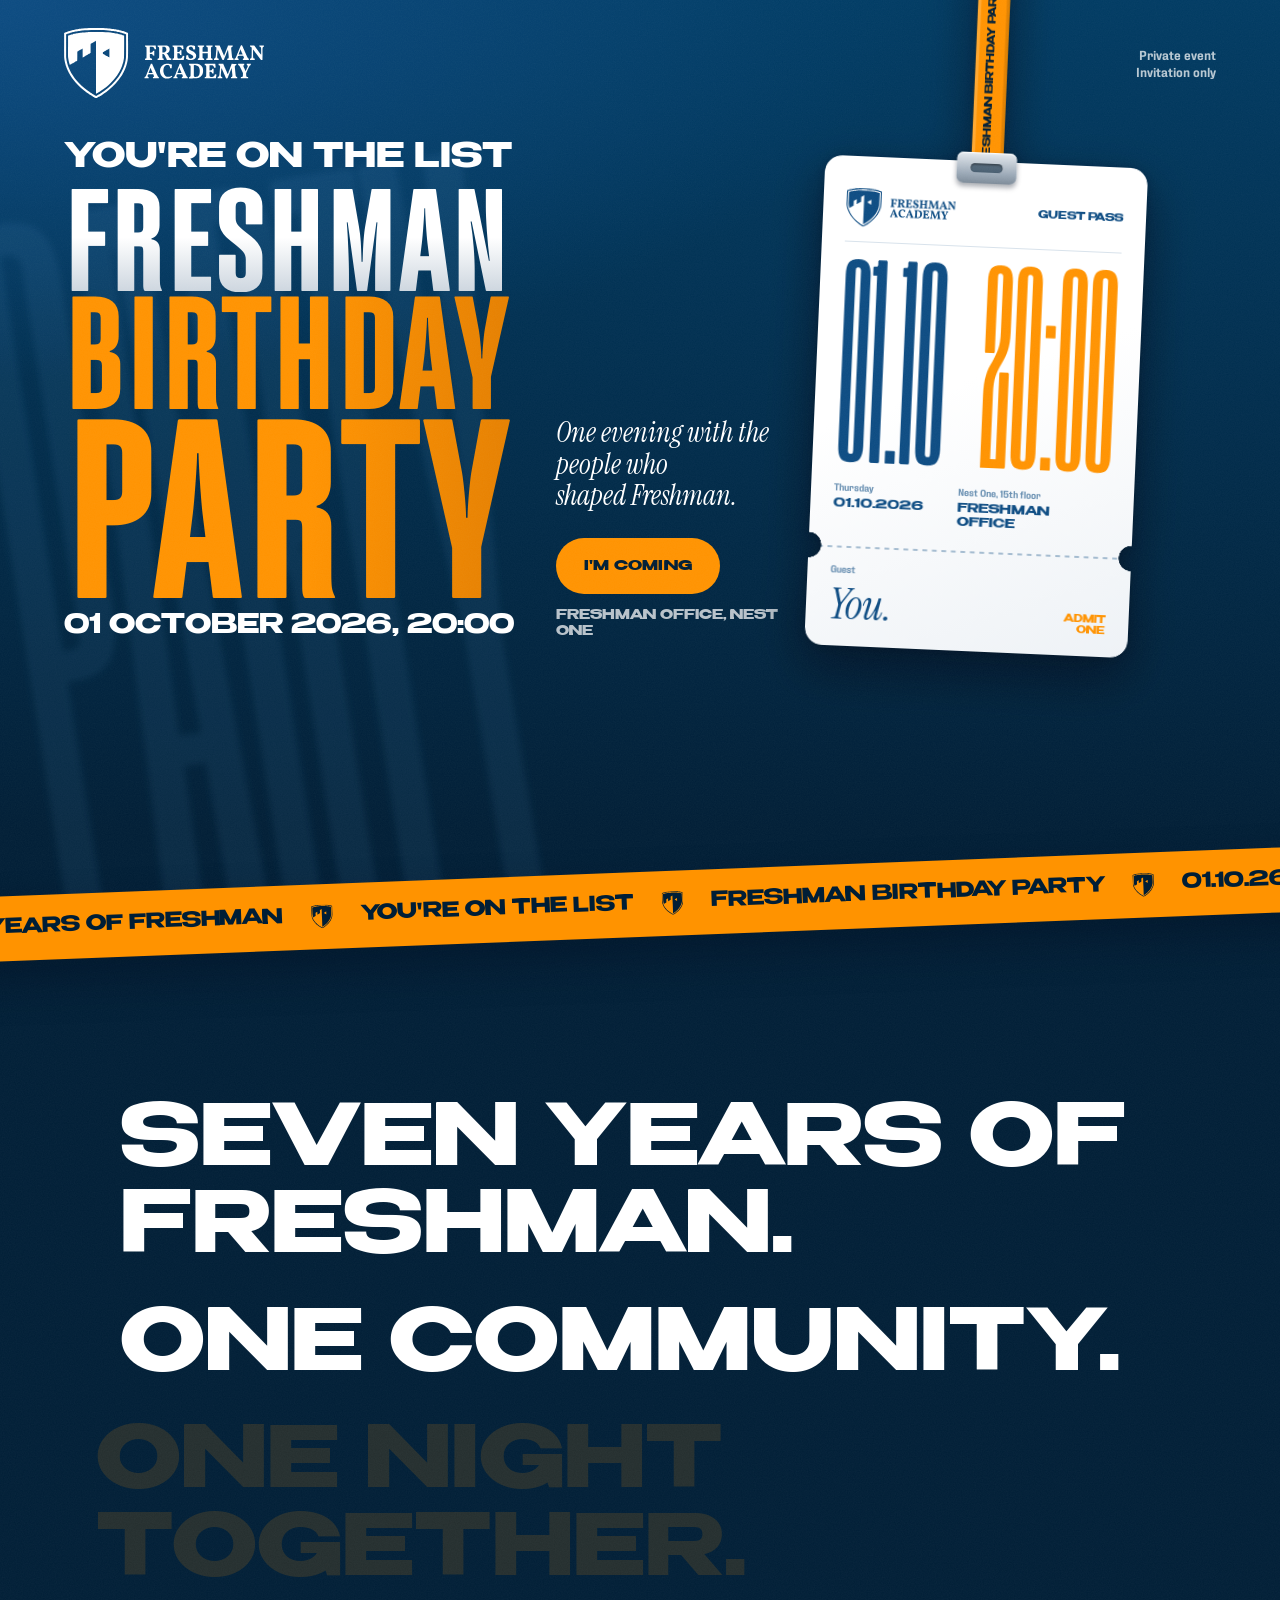
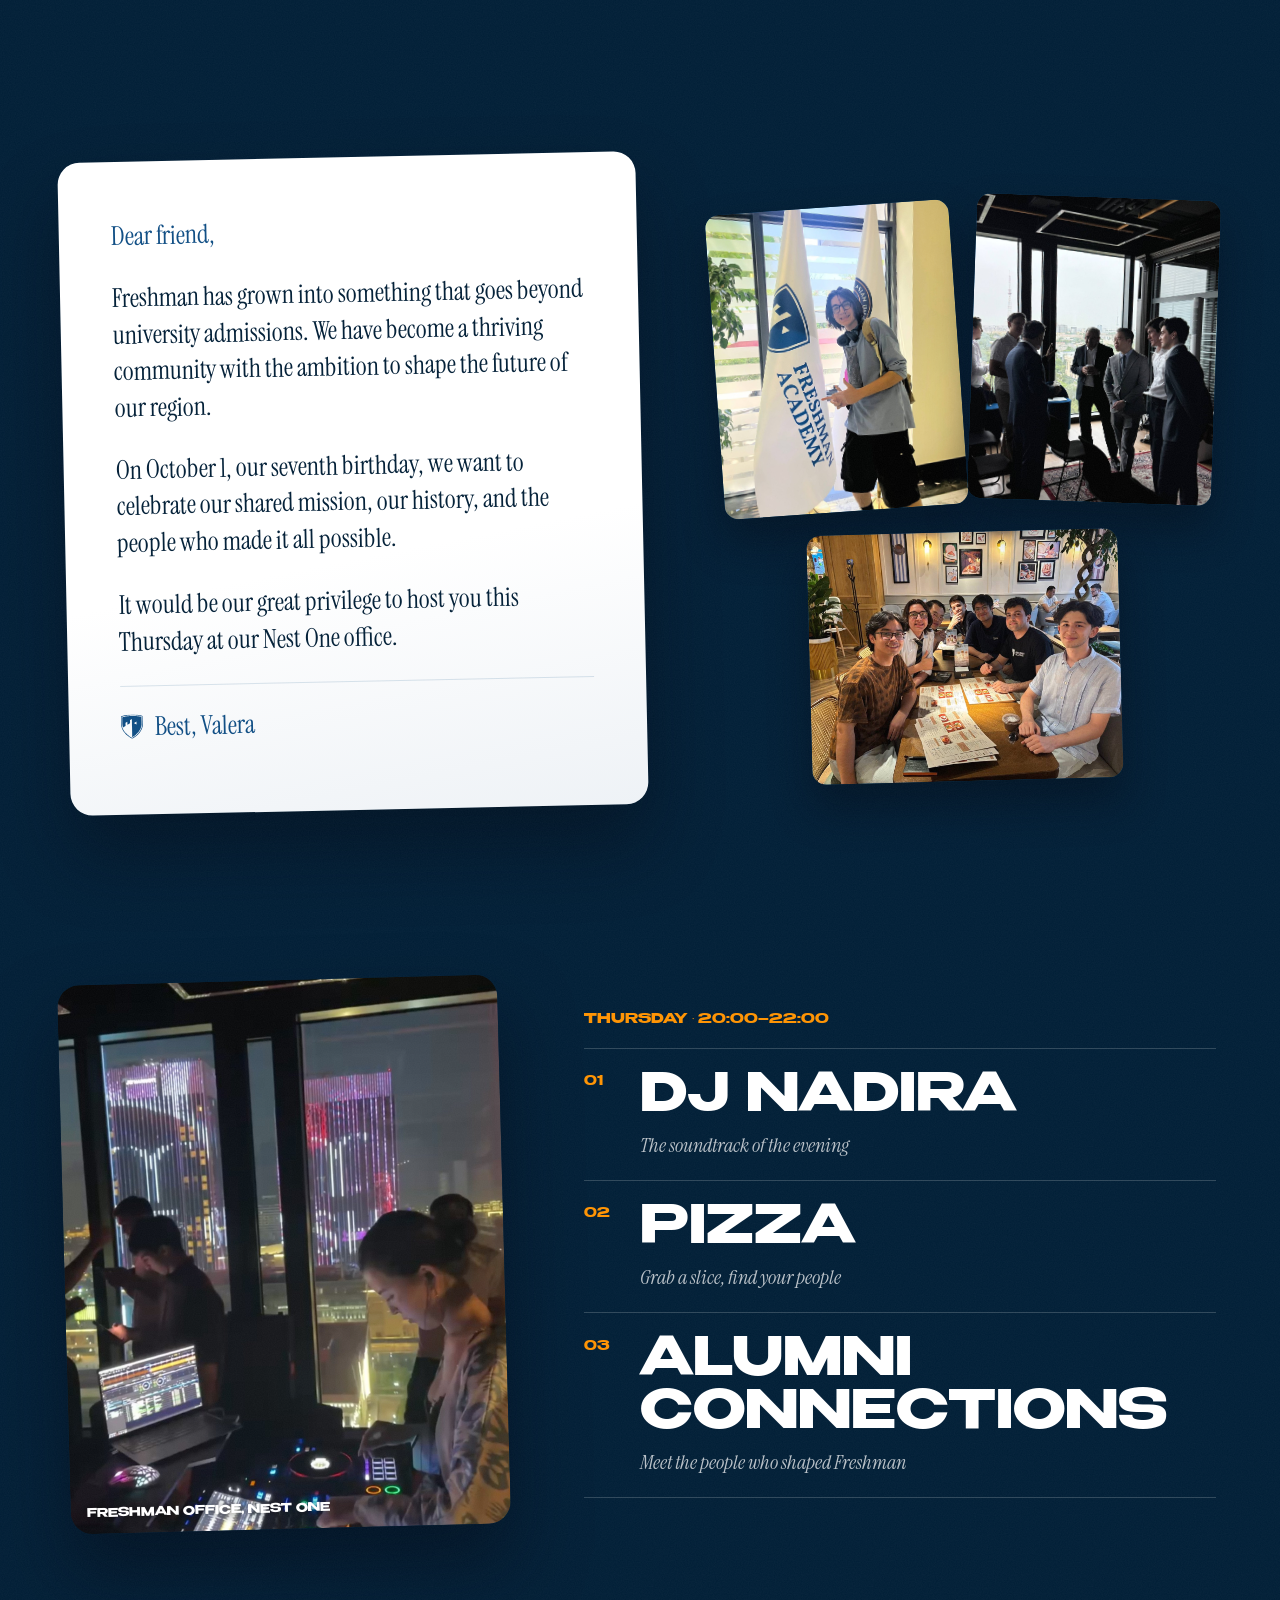
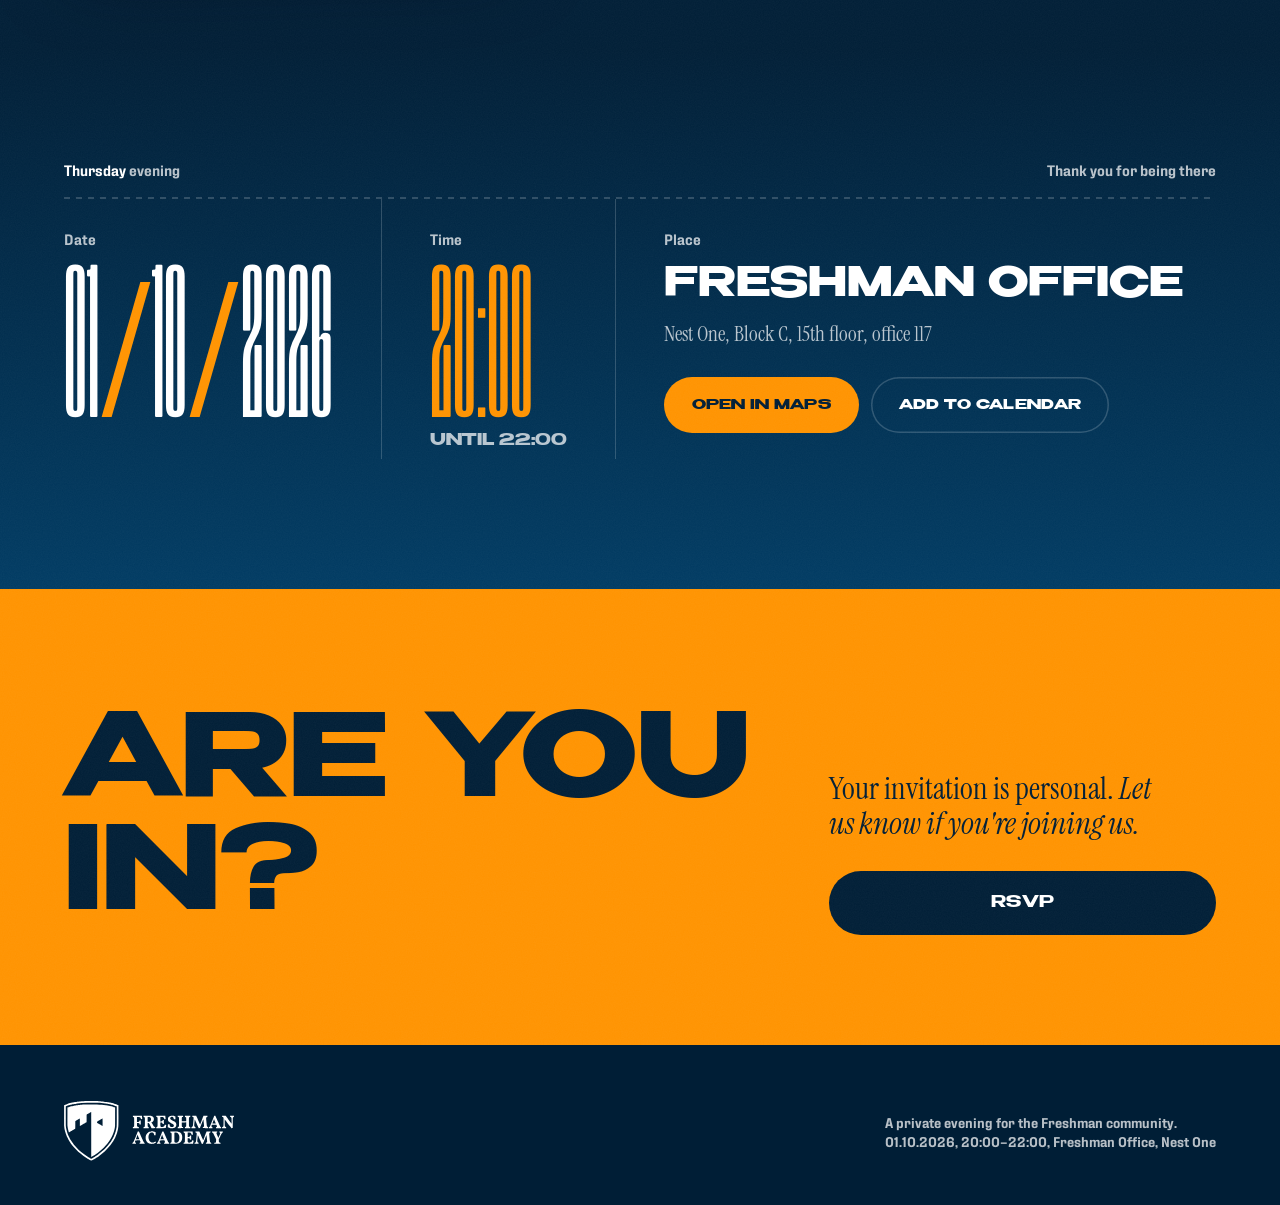
==== index.html @ 8a5c89a6 "Initial commit: Freshman birthday party site and posters Co-Authored-By: Claude Opus 5.5 (1M context" ====
<!doctype html>
<html lang="en">
<head>
  <meta charset="utf-8">
  <meta name="viewport" content="width=device-width, initial-scale=1, viewport-fit=cover">
  <title>Freshman Birthday Party · 01.10.26</title>
  <meta name="description" content="You're on the list. Freshman Birthday Party: 1 October 2026, 20:00–22:00, Freshman Office, Nest One.">
  <meta name="theme-color" content="#001E36">
  <meta property="og:title" content="Freshman Birthday Party · You're on the list">
  <meta property="og:description" content="Seven years of Freshman. 1 October 2026, 20:00–22:00, Freshman Office, Nest One.">
  <meta property="og:image" content="assets/img/share.jpg">
  <meta property="og:type" content="website">
  <link rel="icon" href="assets/img/favicon.svg" type="image/svg+xml">
  <link rel="stylesheet" href="style.css">
  <script>document.documentElement.classList.add('js')</script>
</head>
<body>
<svg width="0" height="0" style="position:absolute" aria-hidden="true" focusable="false"><symbol id="lockup" viewBox="0 0 3992 1404"><g transform="translate(0.000000,1404.000000) scale(0.100000,-0.100000)" fill="currentColor" stroke="none"> <path d="M5760 14036 c-3 -3 -172 -10 -375 -16 -632 -19 -1011 -42 -1645 -100 -213 -19 -616 -67 -847 -100 -40 -5 -103 -14 -140 -19 -38 -6 -96 -15 -130 -20 -77 -13 -164 -28 -240 -41 -32 -5 -85 -14 -118 -21 -33 -6 -80 -15 -105 -19 -41 -7 -75 -14 -205 -40 -40 -8 -120 -25 -185 -40 -19 -4 -60 -13 -90 -20 -318 -69 -730 -189 -1025 -298 -122 -45 -134 -50 -247 -101 -26 -11 -52 -21 -58 -21 -6 0 -18 -4 -28 -10 -32 -17 -106 -50 -114 -50 -5 0 -30 -10 -56 -21 -26 -12 -66 -30 -89 -40 l-43 -19 -2 -2208 c-3 -2392 -2 -2551 12 -2689 31 -295 32 -301 61 -486 12 -76 43 -244 58 -312 5 -22 15 -67 22 -100 7 -33 28 -121 46 -195 33 -128 39 -152 63 -235 6 -19 15 -51 20 -70 6 -19 14 -50 19 -67 16 -57 62 -201 87 -273 14 -38 32 -90 40 -115 8 -25 19 -54 24 -65 4 -11 18 -47 30 -80 12 -33 26 -70 31 -82 5 -13 14 -34 19 -48 6 -14 15 -37 21 -52 7 -16 15 -37 19 -48 5 -11 15 -37 24 -57 9 -21 22 -53 30 -70 7 -18 23 -53 33 -78 11 -25 29 -65 39 -90 26 -60 264 -538 309 -620 371 -666 745 -1202 1244 -1784 635 -739 1458 -1482 2311 -2085 58 -41 134 -96 170 -121 82 -59 463 -313 550 -367 36 -22 103 -64 150 -93 101 -64 302 -186 348 -212 69 -39 99 -56 152 -88 30 -18 80 -46 110 -63 30 -17 67 -38 82 -49 14 -10 29 -18 32 -18 4 0 36 -18 72 -40 36 -22 68 -40 71 -40 3 0 18 -9 34 -21 20 -14 34 -18 42 -11 7 5 113 60 237 123 124 62 262 135 308 161 46 26 85 48 87 48 2 0 33 18 70 41 37 22 83 49 101 60 19 10 49 28 68 38 19 11 59 35 88 54 29 19 136 87 238 152 155 98 340 223 600 407 118 83 412 306 565 427 1119 891 2012 1857 2668 2884 111 173 257 413 257 422 0 3 11 22 24 43 53 82 327 617 380 742 11 25 30 70 44 100 13 30 30 69 37 85 7 17 22 51 34 77 11 26 21 51 21 56 0 5 9 27 20 50 11 22 20 46 20 52 0 5 4 18 9 28 12 23 25 57 49 122 11 30 28 75 37 99 17 46 91 271 124 376 40 132 102 363 131 490 6 28 15 66 21 85 12 45 58 277 70 355 92 574 89 480 89 3135 -1 2176 -2 2315 -18 2325 -9 5 -53 25 -97 42 -44 18 -89 37 -100 42 -50 23 -95 41 -160 67 -38 15 -74 31 -79 35 -6 5 -16 9 -23 9 -7 0 -32 8 -56 19 -23 10 -67 28 -97 39 -30 11 -75 28 -100 37 -50 19 -148 51 -260 85 -41 12 -86 26 -100 31 -24 8 -45 14 -220 60 -41 11 -91 25 -110 30 -19 5 -55 14 -80 20 -25 5 -61 14 -80 18 -70 18 -226 53 -265 61 -22 4 -98 19 -170 34 -212 42 -206 41 -415 76 -33 6 -86 14 -117 20 -74 12 -169 26 -260 40 -40 5 -103 14 -140 20 -93 13 -245 32 -488 60 -105 12 -252 27 -395 40 -63 5 -140 12 -170 15 -272 26 -859 59 -1310 76 -312 11 -1712 24 -1720 15z m1695 -415 c629 -22 1332 -70 1780 -120 215 -25 274 -32 348 -41 42 -6 110 -14 150 -19 92 -12 204 -28 287 -41 36 -6 92 -15 125 -20 76 -12 164 -26 235 -39 30 -5 71 -13 90 -16 19 -3 58 -10 85 -15 177 -34 265 -52 300 -60 22 -5 60 -13 85 -19 63 -14 221 -51 245 -57 11 -3 36 -9 55 -14 39 -9 176 -46 228 -61 33 -9 85 -24 137 -39 166 -46 466 -153 635 -227 19 -8 44 -19 55 -23 11 -4 37 -15 57 -24 l38 -17 2 -2097 c3 -2012 0 -2325 -23 -2547 -15 -145 -44 -366 -59 -445 -5 -25 -14 -74 -20 -110 -11 -65 -19 -102 -39 -192 -6 -27 -15 -67 -20 -90 -18 -81 -53 -223 -62 -253 -5 -16 -23 -79 -40 -140 -17 -60 -35 -123 -40 -140 -29 -92 -100 -308 -114 -346 -9 -24 -30 -80 -47 -124 -16 -44 -34 -90 -39 -102 -20 -50 -29 -74 -38 -95 -18 -47 -47 -116 -83 -198 -14 -30 -33 -75 -44 -100 -29 -69 -260 -533 -298 -598 -18 -31 -45 -77 -58 -102 -53 -95 -115 -200 -228 -385 -57 -92 -205 -314 -294 -440 -734 -1036 -1723 -2008 -2911 -2861 -141 -102 -590 -404 -675 -454 -25 -15 -83 -51 -130 -80 -47 -29 -99 -61 -116 -70 -17 -10 -62 -37 -99 -59 -37 -23 -68 -41 -70 -41 -2 0 -41 -22 -87 -48 -46 -26 -147 -80 -225 -120 l-141 -72 -159 91 c-87 50 -174 100 -193 111 -19 11 -47 29 -62 39 -14 11 -29 19 -33 19 -3 0 -26 13 -50 30 -24 16 -46 30 -49 30 -4 0 -30 15 -59 34 -28 18 -101 64 -162 101 -171 105 -612 400 -795 531 -992 710 -1814 1474 -2490 2314 -261 324 -563 756 -766 1095 -88 145 -112 188 -189 325 -45 82 -283 560 -309 620 -10 25 -28 65 -39 90 -10 25 -26 61 -34 80 -8 19 -21 48 -29 64 -8 16 -14 33 -14 38 0 4 -8 27 -19 51 -17 37 -34 82 -96 246 -36 98 -146 438 -176 546 -6 22 -15 51 -19 65 -11 34 -71 283 -101 418 -22 102 -28 131 -39 197 -6 39 -15 93 -20 120 -18 104 -29 183 -39 275 -6 52 -15 136 -21 185 -13 118 -12 69 -11 2500 l1 2100 63 24 c34 13 82 33 107 43 25 11 54 23 65 28 27 10 65 25 95 38 161 67 471 163 775 242 173 44 192 48 335 79 52 12 118 26 145 32 206 46 633 120 915 159 36 5 101 14 145 20 684 94 1470 155 2350 180 215 6 395 13 400 15 17 8 1343 -4 1640 -14z"/> <path d="M5419 13236 c-3 -3 -133 -10 -289 -16 -157 -6 -357 -15 -445 -20 -305 -17 -768 -54 -1010 -80 -55 -6 -136 -15 -180 -20 -152 -16 -190 -21 -255 -30 -36 -5 -105 -14 -155 -20 -49 -6 -115 -15 -145 -20 -30 -5 -91 -14 -135 -20 -44 -6 -100 -15 -125 -20 -25 -5 -79 -14 -120 -20 -90 -14 -221 -39 -435 -82 -103 -21 -297 -63 -355 -78 -55 -14 -162 -41 -200 -50 -19 -5 -51 -13 -70 -19 -58 -16 -103 -29 -140 -40 -173 -48 -470 -150 -525 -181 l-30 -17 -3 -1999 c-4 -1975 -2 -2117 29 -2404 14 -135 40 -317 59 -415 6 -27 19 -97 30 -155 11 -58 25 -121 30 -140 5 -19 19 -75 31 -125 19 -81 35 -142 71 -270 6 -22 19 -65 28 -95 10 -30 30 -94 45 -142 15 -49 30 -88 34 -88 5 0 53 27 199 111 17 11 49 28 70 40 20 12 42 25 47 29 6 4 35 21 65 37 30 17 111 63 180 103 137 79 174 101 223 129 17 10 56 32 85 50 29 17 55 31 57 31 2 0 40 23 85 50 45 28 83 50 85 50 2 0 28 14 57 31 29 18 68 40 86 50 17 11 47 27 65 38 17 10 56 32 85 50 29 17 56 31 61 31 4 0 15 8 24 18 15 17 17 98 19 913 l3 894 70 42 c39 24 81 49 95 56 14 8 41 23 60 34 100 59 328 190 382 222 18 10 57 32 86 50 29 17 55 31 57 31 2 0 40 23 85 50 45 28 83 50 86 50 2 0 34 18 70 40 36 22 68 40 70 40 2 0 4 -400 4 -890 0 -762 2 -890 14 -890 8 0 54 23 103 51 91 53 130 76 186 108 17 10 56 32 85 50 29 17 55 31 57 31 2 0 40 23 85 50 45 28 83 50 85 50 2 0 28 14 57 31 29 18 68 40 86 50 17 11 47 27 65 38 17 10 56 32 85 50 29 17 55 31 57 31 2 0 40 23 85 50 45 28 83 50 85 50 2 0 28 14 57 31 29 18 68 40 86 50 17 11 47 27 65 38 17 10 56 32 85 50 29 17 55 31 57 31 2 0 26 14 52 30 l48 31 5 901 c4 787 7 902 20 909 8 5 52 31 98 59 46 27 85 50 87 50 2 0 28 14 57 31 29 18 68 40 86 50 48 28 85 50 222 129 69 40 150 86 180 103 30 16 60 33 65 37 6 4 27 17 48 29 60 34 99 56 154 89 28 17 54 28 57 25 3 -4 6 -2381 6 -5283 0 -2902 3 -5280 6 -5283 7 -7 125 54 272 142 29 17 55 31 58 31 3 0 25 14 49 30 24 17 47 30 50 30 4 0 19 8 33 19 15 10 43 28 62 39 70 39 261 163 451 290 732 492 1334 983 1942 1582 660 650 1183 1308 1619 2040 45 75 76 130 142 250 74 132 297 588 342 695 9 22 27 64 40 93 13 29 24 56 24 60 0 5 9 27 20 50 11 22 20 46 20 52 0 5 4 18 9 28 12 23 25 57 49 122 11 30 28 75 37 99 27 74 107 324 135 421 7 25 16 56 20 70 4 14 12 43 18 65 6 22 16 60 22 85 16 62 27 107 39 163 6 26 15 66 21 90 9 40 19 91 39 194 9 47 21 120 40 246 6 34 15 105 20 157 6 52 15 136 21 186 6 60 10 807 10 2182 l0 2091 -32 14 c-18 8 -58 24 -88 35 -30 11 -75 28 -100 37 -55 20 -107 38 -180 60 -30 9 -84 26 -120 37 -70 21 -136 39 -325 88 -132 34 -156 39 -295 69 -52 12 -117 26 -145 32 -58 13 -117 25 -195 39 -30 5 -80 15 -110 20 -30 6 -81 15 -112 20 -97 16 -175 29 -240 41 -35 5 -93 14 -130 20 -38 5 -101 14 -140 19 -581 83 -1247 141 -2073 181 -225 11 -2286 24 -2296 15z m3639 -4177 c1 -481 0 -880 -3 -887 -5 -13 -11 -10 -123 57 -29 17 -55 31 -57 31 -2 0 -40 23 -85 50 -45 28 -83 50 -85 50 -2 0 -28 14 -57 31 -29 18 -68 40 -85 50 -49 28 -86 50 -223 129 -69 40 -150 86 -180 103 -30 16 -66 38 -80 47 -14 9 -32 20 -40 23 -8 4 -36 19 -61 34 -25 16 -85 50 -132 77 l-87 50 0 146 0 146 83 49 c45 28 98 58 117 68 19 11 45 25 57 33 12 7 38 23 57 34 44 24 67 38 226 130 146 84 177 103 225 130 19 11 51 29 70 40 48 27 79 46 225 130 69 40 141 81 160 92 19 11 39 24 45 29 5 5 14 8 20 6 7 -3 11 -285 13 -878z"/> <path d="M25175 10581 c-253 -29 -471 -139 -605 -304 -65 -80 -104 -158 -138 -277 -21 -73 -23 -382 -4 -455 47 -172 114 -287 240 -407 134 -128 239 -191 597 -358 246 -115 359 -184 436 -267 53 -57 65 -76 85 -141 29 -99 9 -207 -57 -294 -80 -107 -205 -158 -389 -158 -295 0 -446 113 -509 380 -21 93 -30 147 -36 223 l-7 77 -77 0 c-71 0 -234 -20 -288 -36 -22 -6 -23 -11 -23 -118 0 -118 -14 -319 -31 -426 -20 -134 -22 -128 51 -166 94 -48 198 -94 215 -94 7 0 16 -4 19 -9 3 -5 16 -11 28 -14 13 -3 55 -15 93 -26 178 -55 296 -70 535 -70 193 -1 300 9 410 38 411 105 660 412 660 812 0 50 -5 111 -10 137 -6 26 -16 70 -22 97 -35 162 -185 349 -383 480 -129 85 -185 114 -420 225 -285 134 -347 168 -448 248 -64 51 -120 124 -147 190 -7 19 -13 72 -13 125 0 74 5 101 23 139 82 175 373 243 585 137 124 -62 217 -243 260 -503 l6 -39 107 7 c102 7 173 21 236 45 l28 11 -6 88 c-3 48 -9 187 -12 310 l-7 223 -58 29 c-50 26 -135 57 -244 89 -16 5 -59 14 -95 21 -36 6 -85 16 -109 21 -58 13 -387 20 -476 10z"/> <path d="M35326 10566 c-37 -12 -40 -16 -82 -122 -24 -60 -48 -118 -53 -129 -9 -22 -26 -63 -40 -97 -5 -13 -18 -44 -30 -70 -12 -26 -21 -52 -21 -56 0 -5 -6 -22 -14 -38 -8 -16 -42 -99 -76 -184 -34 -85 -69 -171 -77 -190 -8 -19 -18 -44 -23 -55 -12 -31 -26 -66 -49 -117 -12 -26 -21 -52 -21 -56 0 -5 -6 -22 -14 -38 -8 -16 -47 -110 -86 -209 -39 -99 -79 -196 -87 -215 -18 -43 -33 -78 -44 -107 -17 -45 -27 -69 -48 -115 -12 -26 -21 -52 -21 -56 0 -5 -6 -22 -14 -38 -8 -16 -38 -87 -66 -159 -29 -71 -60 -149 -71 -172 -10 -24 -28 -64 -40 -90 -87 -199 -147 -280 -232 -311 -33 -12 -56 -28 -64 -43 -15 -32 -33 -134 -33 -190 l0 -44 420 0 420 -1 0 66 c-1 36 -6 92 -13 125 l-13 60 -64 22 c-110 37 -151 109 -135 231 9 64 43 167 83 252 l17 35 95 7 c185 13 925 26 936 17 7 -5 18 -24 25 -42 7 -18 25 -60 41 -95 15 -34 28 -65 28 -67 0 -3 8 -24 19 -48 38 -86 41 -99 41 -156 0 -47 -4 -61 -22 -78 -29 -26 -82 -53 -105 -53 -10 -1 -29 -7 -43 -14 -30 -17 -49 -90 -50 -191 l0 -70 600 0 600 0 0 89 c0 49 -5 106 -11 127 -10 33 -19 41 -66 60 -84 34 -128 92 -231 302 -49 100 -96 198 -105 217 -20 47 -50 115 -116 263 -11 26 -30 67 -41 92 -11 25 -29 65 -40 90 -11 25 -28 64 -39 88 -10 23 -28 62 -39 87 -11 25 -29 65 -40 90 -48 108 -66 148 -87 195 -32 71 -85 190 -126 283 -11 23 -27 61 -38 85 -10 23 -28 63 -40 90 -11 26 -30 67 -41 92 -11 25 -28 64 -39 88 -24 54 -53 119 -80 180 -11 26 -29 66 -40 90 -20 44 -44 99 -92 207 -16 36 -33 72 -38 80 -11 19 -169 24 -225 6z m-57 -883 c19 -60 37 -112 40 -118 4 -5 13 -28 20 -50 8 -22 23 -60 34 -85 10 -25 26 -60 33 -77 8 -18 21 -49 29 -68 8 -19 22 -51 30 -70 8 -19 22 -52 31 -72 9 -21 22 -51 29 -68 7 -16 25 -56 39 -88 14 -32 26 -60 26 -62 0 -6 58 -135 70 -157 6 -10 10 -22 10 -28 0 -7 -140 -10 -410 -10 -270 0 -410 3 -410 10 0 6 4 18 9 28 5 9 24 55 41 102 38 101 44 117 58 150 5 14 25 63 42 110 18 47 41 104 51 127 11 24 19 47 19 53 0 6 4 18 9 28 5 9 19 44 31 77 12 33 26 69 30 80 12 27 43 124 71 218 12 42 25 77 29 77 3 0 21 -48 39 -107z"/> <path d="M19258 10563 l-578 -3 0 -50 c0 -66 22 -193 35 -202 5 -4 24 -8 42 -8 87 0 191 -70 208 -139 32 -130 34 -211 34 -1041 0 -990 -3 -1037 -78 -1122 -29 -34 -51 -43 -160 -70 l-55 -13 -12 -55 c-7 -30 -13 -86 -14 -125 l0 -70 611 0 611 -1 -4 119 c-3 134 -7 140 -81 153 -91 15 -143 76 -163 189 -5 28 -9 208 -9 400 l0 350 105 -2 105 -2 68 -68 c137 -134 211 -251 347 -548 48 -104 75 -164 100 -220 40 -90 104 -227 145 -310 47 -94 46 -94 195 -76 52 6 226 15 385 19 l290 7 13 50 c7 28 15 85 19 127 5 62 3 78 -8 82 -8 2 -45 9 -84 16 -74 14 -142 46 -188 89 -38 34 -140 191 -204 311 -171 321 -301 500 -424 586 -21 15 -39 30 -39 33 0 4 17 13 38 20 113 38 247 110 321 171 172 144 262 332 276 575 10 177 -10 282 -77 415 -93 185 -291 326 -533 379 -33 7 -76 18 -95 23 -45 12 -419 15 -1142 11z m809 -278 c92 -24 164 -64 223 -125 102 -105 149 -237 149 -420 0 -112 -13 -186 -48 -265 -62 -141 -204 -257 -371 -303 -93 -26 -166 -34 -260 -30 -56 3 -105 9 -111 15 -6 6 -8 219 -7 563 l3 553 45 12 c68 18 307 18 377 0z"/> <path d="M16174 10468 c9 -118 23 -168 47 -168 35 0 131 -30 165 -51 40 -24 63 -64 81 -134 18 -75 18 -1918 -1 -1995 -28 -116 -74 -161 -192 -186 -37 -7 -72 -18 -77 -23 -10 -10 -26 -130 -27 -201 l0 -45 705 0 705 0 0 67 c0 64 -17 165 -30 180 -3 5 -33 13 -65 18 -172 30 -246 70 -300 165 -46 81 -50 120 -50 455 l0 315 179 -3 c197 -2 258 -14 323 -61 54 -39 88 -114 100 -219 3 -25 12 -46 22 -51 27 -14 173 -33 226 -30 47 4 50 6 47 29 -9 84 -12 734 -4 830 5 63 6 119 2 123 -9 10 -192 -5 -250 -20 -34 -8 -35 -10 -50 -88 -35 -174 -81 -215 -270 -244 -47 -7 -139 -11 -205 -9 l-120 3 -3 588 -2 589 247 -4 c268 -5 315 -12 423 -66 67 -33 168 -131 197 -192 28 -58 52 -131 67 -200 l11 -55 48 -3 c83 -5 288 52 273 76 -20 32 -62 340 -83 602 l-8 95 -1069 3 -1069 2 7 -92z"/> <path d="M21669 10556 c-7 -7 15 -229 24 -243 5 -7 19 -13 32 -13 13 0 34 -4 47 -9 13 -5 41 -14 63 -21 46 -14 80 -43 102 -85 41 -78 42 -103 43 -1060 0 -929 -2 -982 -36 -1070 -25 -66 -80 -103 -187 -125 -44 -9 -60 -17 -67 -33 -10 -23 -29 -225 -22 -232 2 -2 504 -2 1115 1 l1112 4 12 42 c6 24 12 60 12 80 1 20 5 59 10 85 5 26 14 80 20 118 17 101 31 168 57 272 13 50 24 96 24 101 0 27 -176 103 -273 117 l-44 7 -17 -54 c-58 -181 -153 -335 -244 -396 -123 -81 -209 -102 -426 -102 -187 0 -264 19 -316 77 -75 82 -93 219 -88 658 l3 300 135 3 c182 4 281 -24 334 -93 28 -36 66 -144 66 -186 0 -15 6 -34 14 -42 18 -17 165 -40 231 -35 l50 3 -5 105 c-3 58 -5 231 -5 385 0 154 2 327 5 385 l5 105 -95 -3 c-52 -2 -119 -10 -147 -19 -47 -13 -53 -18 -53 -41 -1 -30 -22 -123 -38 -163 -13 -31 -72 -85 -115 -102 -52 -22 -195 -39 -292 -35 l-90 3 0 525 0 525 205 3 c212 3 299 -5 393 -39 114 -41 212 -124 256 -215 13 -27 27 -56 31 -64 4 -8 13 -40 20 -70 7 -30 17 -72 22 -92 l9 -38 57 0 c67 1 149 19 216 49 38 16 47 24 41 38 -25 66 -69 419 -85 686 0 7 -2113 10 -2121 3z"/> <path d="M26700 10518 c0 -49 24 -190 34 -207 4 -6 17 -11 28 -11 57 0 165 -48 193 -84 62 -85 64 -125 64 -1106 0 -905 -3 -988 -44 -1073 -26 -55 -77 -86 -177 -107 -32 -6 -60 -15 -63 -20 -8 -13 -35 -172 -35 -210 l0 -35 636 1 c349 1 638 4 641 7 2 3 -1 56 -8 117 -14 126 -19 132 -99 145 -62 10 -127 42 -149 74 -53 77 -61 153 -61 594 0 213 1 387 3 388 18 7 363 20 660 25 l377 6 0 -432 c0 -290 -4 -446 -11 -474 -34 -123 -73 -158 -212 -187 -54 -12 -58 -14 -66 -48 -5 -20 -12 -76 -15 -126 l-6 -90 635 0 635 0 0 63 c0 34 -5 91 -12 126 l-12 64 -61 13 c-119 25 -160 52 -191 124 -40 95 -44 194 -43 1065 0 1005 3 1038 92 1117 34 30 108 58 171 65 27 3 31 8 42 58 7 30 13 88 14 128 l0 72 -636 0 -635 0 6 -87 c8 -123 22 -173 48 -173 68 0 181 -52 208 -97 45 -72 49 -115 49 -525 l0 -388 -520 0 -520 0 0 363 c0 406 8 481 57 550 15 22 42 48 58 56 33 18 114 41 145 41 11 0 23 8 29 18 12 23 35 207 28 227 -6 13 -80 15 -642 15 l-635 0 0 -42z"/> <path d="M30127 10553 c-8 -13 13 -215 24 -235 7 -13 22 -18 57 -18 72 -1 151 -37 183 -84 52 -77 57 -152 30 -451 -5 -55 -14 -154 -20 -220 -14 -156 -22 -246 -61 -670 -5 -55 -14 -152 -19 -215 -28 -326 -50 -440 -106 -565 -42 -93 -97 -136 -211 -165 -38 -9 -42 -14 -52 -53 -6 -23 -13 -80 -16 -127 l-6 -85 475 0 475 0 0 77 c0 42 -5 99 -12 126 -11 49 -13 51 -57 62 -144 37 -194 84 -221 210 -14 62 -8 362 9 520 6 52 15 142 21 200 6 58 15 146 20 195 5 50 14 137 20 195 6 58 15 148 20 200 5 52 13 132 16 178 4 45 10 82 13 82 3 0 12 -15 20 -32 8 -18 24 -55 36 -83 13 -27 33 -72 45 -100 12 -27 33 -74 46 -102 13 -29 35 -77 48 -105 13 -29 33 -74 45 -100 11 -27 31 -69 42 -95 12 -27 32 -72 45 -100 13 -29 35 -77 48 -105 13 -29 33 -74 45 -100 11 -27 31 -69 42 -95 12 -27 30 -67 40 -90 60 -136 58 -130 132 -293 13 -30 34 -76 46 -102 11 -27 31 -69 42 -95 12 -27 31 -70 44 -98 12 -27 33 -72 45 -100 12 -27 35 -77 50 -110 15 -33 38 -84 50 -112 l24 -53 79 0 c76 0 149 13 173 32 6 5 19 30 29 56 10 26 27 67 37 92 11 25 24 55 29 68 5 12 14 33 19 47 6 14 15 37 21 53 7 15 16 37 20 50 5 12 14 34 20 50 7 15 16 37 20 50 5 12 14 33 19 47 6 14 14 35 19 48 13 34 27 67 50 119 12 26 21 51 21 56 0 5 9 27 20 50 11 22 20 45 20 50 0 4 9 27 20 50 11 22 20 45 20 50 0 4 9 27 20 50 11 22 20 45 20 50 0 4 9 27 20 50 11 22 20 45 20 50 0 5 6 22 14 38 8 16 78 189 156 384 78 195 148 369 155 385 7 17 18 45 25 63 24 63 26 56 50 -188 5 -52 14 -138 20 -190 6 -52 15 -138 20 -190 6 -52 14 -135 20 -185 5 -49 14 -135 20 -190 6 -55 15 -140 21 -190 18 -154 23 -443 8 -487 -18 -56 -101 -118 -158 -118 -35 0 -89 -21 -96 -37 -9 -25 -35 -227 -29 -232 3 -3 290 -5 639 -6 l635 0 0 77 c0 108 -18 178 -48 189 -13 5 -33 9 -45 9 -38 1 -111 45 -143 87 -64 84 -81 169 -134 703 -5 55 -14 145 -20 200 -5 55 -14 145 -20 200 -5 55 -14 145 -20 200 -5 55 -15 146 -20 203 -6 56 -15 143 -21 193 -6 51 -11 159 -12 240 0 142 1 152 27 206 37 79 118 128 212 128 40 0 42 1 52 43 6 23 14 81 17 130 l7 87 -474 0 -474 0 -13 -37 c-7 -21 -16 -47 -21 -58 -4 -11 -22 -57 -39 -102 -17 -46 -44 -119 -61 -163 -81 -216 -92 -246 -100 -265 -4 -11 -22 -57 -39 -102 -17 -46 -45 -120 -62 -165 -17 -46 -35 -92 -39 -103 -4 -11 -18 -47 -30 -80 -12 -33 -26 -69 -30 -80 -11 -28 -68 -179 -92 -245 -11 -30 -24 -65 -29 -77 -5 -13 -13 -33 -18 -45 -5 -13 -19 -50 -31 -83 -12 -33 -26 -69 -30 -80 -8 -19 -26 -68 -99 -262 -16 -43 -32 -86 -35 -97 -9 -25 -28 -8 -45 41 -13 36 -25 63 -85 196 -14 32 -26 60 -26 62 0 2 -11 28 -24 57 -30 68 -64 144 -82 186 -8 17 -20 47 -28 65 -8 17 -24 55 -36 82 -60 134 -77 173 -105 240 -16 37 -49 112 -81 183 -13 29 -24 55 -24 57 0 2 -11 28 -24 57 -35 77 -60 133 -96 218 -18 41 -41 95 -52 120 -22 49 -43 99 -63 145 -7 17 -23 53 -35 80 -47 106 -63 141 -77 175 -8 19 -20 45 -26 58 l-10 22 -463 0 c-255 0 -465 -3 -467 -7z"/> <path d="M37123 10544 c-5 -14 13 -198 23 -231 2 -7 16 -13 31 -13 51 -1 144 -28 182 -53 20 -14 54 -50 75 -80 l38 -56 -5 -918 c-6 -921 -8 -987 -42 -1078 -39 -107 -92 -153 -211 -183 l-68 -17 -13 -65 c-8 -36 -12 -92 -11 -125 l3 -59 478 -1 477 0 0 96 c0 53 -5 110 -11 127 -9 27 -17 32 -67 43 -103 22 -163 64 -198 137 -54 114 -63 263 -64 1020 0 358 3 652 8 651 4 0 17 -12 28 -27 20 -25 902 -1199 1357 -1804 l201 -268 82 0 c82 0 178 16 201 32 9 7 13 293 16 1171 5 1210 4 1184 44 1307 25 76 75 121 162 143 l55 14 13 54 c6 30 12 87 13 127 l0 72 -460 0 -460 0 1 -57 c0 -32 6 -89 13 -128 11 -67 13 -70 42 -73 61 -7 136 -35 176 -65 71 -55 95 -119 117 -313 13 -106 15 -1224 3 -1224 -4 0 -62 73 -128 163 -354 476 -523 703 -667 897 -88 118 -217 291 -286 385 -69 93 -167 224 -216 290 l-90 120 -418 3 c-377 2 -418 1 -424 -14z"/> <path d="M20440 6904 c-119 -10 -334 -65 -440 -111 -69 -30 -86 -39 -165 -84 -247 -141 -438 -360 -558 -639 -87 -201 -131 -514 -108 -761 18 -192 28 -244 81 -414 107 -341 344 -626 650 -783 52 -27 111 -55 130 -61 19 -7 44 -17 55 -21 40 -16 151 -43 241 -59 77 -14 456 -14 526 0 126 25 157 32 218 50 135 42 302 125 435 217 94 65 100 71 98 102 -2 39 -37 110 -69 141 l-22 21 -102 -51 c-112 -57 -268 -112 -387 -137 -121 -26 -364 -23 -466 5 -157 43 -252 98 -365 209 -162 160 -274 396 -322 677 -6 39 -16 94 -21 124 -21 124 -8 440 26 596 30 141 56 216 113 327 101 197 256 326 457 380 66 17 316 17 370 -1 161 -52 251 -143 312 -316 14 -37 30 -130 38 -210 3 -33 9 -75 12 -92 l5 -33 77 0 c75 0 131 9 202 31 l36 11 7 92 c3 50 8 152 12 226 3 74 9 158 14 185 18 100 22 175 11 175 -6 0 -39 13 -74 29 -108 50 -307 113 -442 140 -27 6 -72 15 -99 21 -49 11 -404 21 -486 14z"/> <path d="M17371 6886 c-25 -6 -46 -18 -49 -26 -2 -8 -12 -34 -23 -57 -10 -24 -19 -46 -19 -51 0 -5 -9 -27 -20 -50 -11 -22 -20 -45 -20 -50 0 -5 -6 -22 -14 -38 -8 -16 -42 -99 -76 -184 -34 -85 -69 -171 -77 -190 -8 -19 -19 -45 -24 -57 -5 -13 -13 -33 -18 -45 -5 -13 -18 -44 -30 -70 -12 -26 -21 -52 -21 -56 0 -5 -6 -22 -14 -38 -8 -16 -42 -99 -76 -184 -34 -85 -69 -171 -77 -190 -18 -42 -33 -78 -43 -105 -5 -11 -17 -41 -29 -67 -12 -26 -21 -51 -21 -56 0 -5 -9 -27 -20 -50 -11 -22 -20 -45 -20 -50 0 -5 -6 -22 -14 -38 -8 -16 -42 -99 -76 -184 -34 -85 -69 -171 -77 -190 -8 -19 -18 -44 -23 -55 -12 -33 -22 -56 -76 -182 -98 -229 -167 -326 -258 -363 -45 -18 -57 -28 -65 -53 -15 -51 -34 -170 -30 -195 l4 -23 418 -3 417 -2 0 70 c0 38 -5 96 -12 127 l-12 57 -57 16 c-65 19 -103 45 -124 86 -19 37 -20 169 -1 230 19 62 67 182 79 198 6 7 34 12 71 12 35 0 109 4 167 9 57 6 261 12 452 14 l348 5 10 -25 c5 -13 20 -49 34 -79 14 -30 25 -57 25 -59 0 -2 13 -33 28 -67 49 -108 54 -126 56 -182 1 -73 -28 -105 -125 -136 -59 -18 -70 -25 -75 -48 -3 -15 -9 -46 -15 -69 -5 -23 -9 -68 -9 -100 l0 -58 605 0 606 0 -7 95 c-10 139 -18 159 -79 181 -86 32 -129 89 -244 324 -27 55 -58 121 -70 148 -25 55 -56 125 -81 182 -23 51 -52 116 -80 180 -12 28 -30 68 -40 90 -19 44 -46 104 -79 178 -11 26 -29 66 -40 90 -10 23 -29 65 -41 92 -12 28 -30 68 -40 90 -10 22 -27 61 -39 88 -27 60 -56 125 -80 180 -10 23 -28 63 -40 90 -43 95 -61 138 -82 185 -11 26 -31 70 -44 97 -21 47 -38 85 -85 190 -11 25 -29 65 -40 90 -11 25 -29 65 -40 90 -11 25 -29 65 -40 90 -11 25 -29 64 -39 88 -10 23 -21 50 -25 60 -5 15 -18 17 -93 16 -48 -1 -108 -6 -132 -13z m-58 -883 c33 -104 96 -268 139 -363 11 -25 26 -60 34 -77 8 -18 21 -50 30 -70 21 -48 43 -99 60 -140 8 -18 21 -50 30 -70 28 -65 46 -107 61 -143 8 -19 19 -43 24 -52 5 -10 9 -22 9 -28 0 -13 -806 -14 -814 -1 -3 4 3 27 14 49 11 23 20 46 20 52 0 5 4 18 9 28 5 9 33 78 61 152 29 74 56 144 60 155 79 194 210 567 210 600 0 42 22 4 53 -92z"/> <path d="M23140 6888 c-46 -13 -52 -20 -84 -103 -15 -38 -35 -86 -43 -105 -18 -43 -33 -78 -44 -107 -5 -13 -13 -33 -18 -45 -13 -35 -27 -68 -50 -120 -12 -26 -21 -52 -21 -56 0 -5 -6 -22 -14 -38 -8 -16 -42 -99 -76 -184 -34 -85 -69 -171 -77 -190 -8 -19 -19 -45 -24 -57 -5 -13 -13 -33 -18 -45 -5 -13 -18 -44 -30 -70 -12 -26 -21 -52 -21 -56 0 -5 -6 -22 -14 -38 -8 -16 -42 -99 -76 -184 -34 -85 -69 -171 -77 -190 -18 -43 -33 -78 -44 -107 -5 -13 -13 -34 -19 -48 -5 -14 -14 -35 -19 -47 -5 -13 -18 -44 -30 -70 -12 -26 -21 -54 -21 -61 0 -7 -4 -17 -9 -23 -4 -5 -29 -63 -55 -129 -54 -136 -63 -157 -117 -273 -22 -45 -39 -85 -39 -88 0 -4 -20 -37 -45 -74 -40 -60 -107 -120 -134 -120 -27 0 -59 -25 -68 -53 -14 -41 -38 -205 -31 -213 3 -3 193 -6 422 -8 l416 -2 0 77 c0 43 -5 100 -12 128 -10 46 -15 52 -47 61 -20 5 -39 10 -44 10 -24 0 -89 55 -102 86 -29 70 -14 206 34 319 5 11 15 36 22 55 20 57 26 60 100 60 37 0 112 4 166 10 54 5 255 11 446 13 l348 4 20 -46 c12 -25 27 -61 35 -78 36 -85 45 -105 58 -135 7 -18 18 -45 24 -60 21 -52 25 -123 8 -155 -16 -31 -73 -64 -134 -78 -18 -4 -39 -16 -46 -28 -16 -26 -36 -135 -36 -198 l0 -44 606 0 606 0 -7 105 c-9 125 -16 147 -52 160 -111 41 -146 86 -275 349 -55 113 -103 215 -108 226 -9 21 -34 80 -69 158 -11 26 -30 67 -41 92 -11 25 -29 65 -40 90 -11 25 -30 66 -41 93 -12 26 -30 66 -40 90 -11 23 -29 63 -40 90 -12 26 -29 65 -39 87 -10 22 -27 61 -39 88 -11 26 -30 67 -41 92 -11 25 -29 65 -40 90 -11 25 -29 65 -40 90 -11 25 -30 66 -41 93 -12 26 -29 65 -39 87 -10 22 -27 61 -39 88 -11 26 -30 67 -41 92 -11 25 -30 66 -41 93 -12 26 -29 65 -39 87 -10 22 -27 61 -39 88 -11 26 -30 67 -41 92 -11 25 -29 65 -40 90 -11 25 -30 66 -41 93 -12 26 -28 62 -36 80 l-14 32 -87 -1 c-48 0 -103 -5 -122 -11z m-76 -855 c22 -70 66 -193 95 -266 10 -26 23 -55 77 -175 13 -29 24 -55 24 -57 0 -2 14 -34 30 -70 17 -36 30 -68 30 -70 0 -2 12 -30 26 -62 14 -32 32 -73 40 -90 8 -18 21 -50 30 -70 9 -21 22 -51 30 -67 28 -59 49 -56 -389 -56 -222 0 -406 3 -409 6 -6 5 32 108 73 201 11 24 19 47 19 53 0 6 4 18 9 28 5 9 28 67 51 127 23 61 51 129 61 152 11 24 19 49 19 56 0 8 3 17 7 20 9 10 33 78 123 353 5 17 10 38 10 47 0 40 21 11 44 -60z"/> <path d="M24961 6803 c0 -43 6 -100 12 -127 l12 -49 70 -17 c93 -23 115 -33 147 -66 35 -38 54 -91 67 -187 15 -105 15 -1716 1 -1824 -27 -198 -69 -250 -226 -283 l-61 -12 -12 -50 c-6 -27 -11 -85 -11 -129 l0 -79 278 0 c424 0 1158 18 1226 30 34 6 90 15 126 21 36 6 90 18 120 26 30 8 69 18 85 23 321 85 635 331 791 620 66 122 118 274 143 420 27 160 31 208 31 385 0 177 -4 221 -31 385 -12 70 -17 90 -50 190 -55 166 -151 320 -271 436 -98 94 -144 127 -258 184 -125 63 -218 95 -370 129 -204 44 -350 51 -1102 51 l-718 0 1 -77z m1319 -178 c221 -33 356 -94 496 -222 117 -107 218 -289 269 -488 74 -291 72 -724 -7 -1035 -48 -191 -125 -329 -246 -441 -131 -121 -257 -166 -496 -176 -130 -5 -172 1 -243 33 -35 16 -80 64 -95 103 -37 93 -37 112 -38 1167 l0 1032 28 7 c127 35 205 39 332 20z"/> <path d="M28085 6870 c-10 -16 18 -242 30 -245 5 -2 39 -9 74 -17 126 -26 171 -75 198 -213 19 -102 19 -1806 -1 -1915 -28 -158 -68 -201 -218 -230 -38 -8 -59 -17 -62 -28 -11 -38 -29 -211 -23 -225 5 -14 121 -15 1119 -11 l1113 4 11 67 c7 38 17 106 23 153 18 128 43 254 77 385 17 67 20 92 12 103 -34 40 -184 99 -266 104 -43 3 -44 3 -58 -42 -21 -62 -24 -71 -82 -191 -43 -88 -63 -117 -115 -166 -116 -108 -229 -143 -467 -143 -205 0 -271 18 -332 89 -66 78 -80 186 -76 611 l3 335 139 3 c119 2 149 0 205 -18 106 -34 156 -97 182 -231 7 -35 16 -68 20 -73 12 -14 137 -35 209 -36 l65 0 -2 492 -1 493 -79 -3 c-43 -1 -104 -8 -137 -15 -65 -13 -69 -18 -81 -107 -15 -111 -70 -184 -157 -207 -95 -25 -168 -34 -263 -31 l-100 3 0 525 0 525 200 3 c319 5 440 -25 562 -141 82 -77 128 -171 157 -314 l11 -58 45 -3 c55 -4 147 13 218 40 l53 21 -6 46 c-4 25 -10 66 -15 91 -22 108 -46 314 -55 458 -3 51 -8 99 -11 107 -5 13 -137 15 -1059 15 -699 0 -1056 -3 -1060 -10z"/> <path d="M30860 6790 c0 -50 6 -108 12 -130 12 -38 15 -40 53 -40 97 -1 176 -45 210 -117 23 -47 25 -64 25 -189 0 -75 -4 -175 -10 -223 -5 -47 -14 -140 -20 -206 -6 -66 -15 -165 -20 -220 -5 -55 -14 -154 -20 -220 -6 -66 -15 -165 -20 -220 -5 -55 -14 -154 -20 -220 -26 -292 -44 -416 -76 -512 -46 -144 -102 -200 -243 -244 -43 -13 -45 -16 -57 -69 -7 -30 -13 -87 -14 -125 l0 -70 476 0 475 0 -6 90 c-11 169 -4 157 -117 190 -109 33 -155 96 -178 244 -15 95 -7 252 30 596 6 55 15 143 20 195 5 52 14 140 20 195 17 163 48 475 50 508 0 4 5 7 10 7 6 0 23 -28 39 -62 15 -35 38 -85 51 -113 12 -27 31 -69 41 -92 45 -103 63 -141 84 -188 12 -27 33 -72 45 -100 12 -27 33 -72 45 -100 13 -27 33 -71 44 -97 51 -116 98 -223 127 -285 13 -29 35 -77 48 -105 29 -64 63 -141 126 -283 12 -27 33 -74 46 -103 13 -28 35 -76 48 -105 13 -28 34 -74 46 -102 50 -113 89 -202 121 -272 l19 -43 76 0 c80 0 162 15 180 34 6 6 37 76 68 156 32 80 65 161 73 180 8 19 19 45 24 58 5 12 14 33 19 47 6 14 15 36 20 50 6 14 15 36 20 50 6 14 15 37 21 53 7 15 15 36 19 47 4 11 13 34 20 50 7 17 17 40 21 53 17 44 27 68 48 114 12 26 21 51 21 56 0 5 9 27 20 50 11 22 20 45 20 50 0 4 9 27 20 50 11 22 20 45 20 50 0 4 9 27 20 50 11 22 20 45 20 50 0 4 9 27 20 50 11 22 20 45 20 50 0 5 6 22 14 38 8 16 60 144 116 284 56 140 108 268 116 284 8 16 14 32 14 36 0 4 7 25 16 46 27 64 33 36 59 -266 3 -30 10 -91 15 -135 5 -44 14 -127 20 -185 6 -58 15 -143 20 -190 5 -47 14 -132 20 -190 6 -58 15 -141 20 -185 41 -354 35 -460 -30 -524 -23 -23 -53 -41 -85 -49 -135 -36 -127 -32 -141 -92 -7 -30 -13 -86 -14 -125 l0 -70 630 0 630 0 0 101 c0 136 -9 160 -63 169 -89 15 -171 75 -199 144 -37 92 -55 205 -88 531 -5 55 -14 145 -20 200 -5 55 -14 145 -20 200 -5 55 -14 145 -20 200 -5 55 -14 145 -20 200 -5 55 -15 146 -20 203 -6 56 -15 138 -20 183 -22 174 -9 322 33 402 28 52 127 102 204 102 17 0 35 6 40 13 12 14 37 193 32 222 -4 20 -13 20 -475 23 l-471 2 -17 -47 c-10 -27 -21 -57 -26 -68 -4 -11 -18 -47 -30 -80 -12 -33 -26 -69 -30 -80 -4 -11 -22 -57 -39 -102 -17 -46 -45 -120 -62 -165 -17 -46 -35 -92 -39 -103 -8 -19 -19 -49 -100 -265 -81 -216 -92 -246 -100 -265 -4 -11 -22 -57 -39 -102 -17 -46 -45 -120 -62 -165 -17 -46 -35 -92 -39 -103 -4 -11 -18 -47 -30 -80 -12 -33 -26 -69 -30 -80 -4 -11 -22 -56 -38 -100 -75 -199 -97 -255 -102 -255 -3 0 -11 15 -19 33 -8 17 -23 52 -34 77 -10 25 -25 59 -32 75 -12 29 -28 64 -75 170 -23 52 -44 100 -65 150 -12 29 -28 63 -75 170 -12 28 -28 65 -36 83 -8 17 -20 47 -28 65 -18 41 -52 117 -82 185 -13 29 -24 55 -24 57 0 2 -11 29 -25 60 -14 30 -36 80 -50 110 -14 31 -25 58 -25 60 0 2 -11 28 -24 57 -30 68 -64 144 -82 186 -8 17 -20 47 -28 65 -13 31 -30 69 -76 172 -12 28 -28 64 -35 80 -7 17 -22 50 -32 75 -11 25 -28 64 -38 88 l-19 42 -463 0 -463 0 0 -90z"/> <path d="M34754 6780 c9 -129 19 -160 54 -160 15 0 52 -13 82 -29 66 -34 129 -107 182 -212 20 -41 174 -350 342 -688 l306 -615 0 -265 c0 -351 -19 -443 -100 -497 -37 -25 -132 -54 -175 -54 -46 0 -124 -23 -131 -39 -8 -18 -33 -223 -29 -231 2 -3 338 -5 747 -4 717 2 743 2 746 20 6 40 -27 219 -43 230 -8 6 -39 14 -68 18 -85 11 -186 47 -216 77 -68 68 -90 191 -91 510 0 191 2 220 19 255 10 21 38 80 61 129 23 50 62 132 86 183 113 238 135 284 179 377 25 55 57 123 70 150 244 518 298 601 438 669 31 16 57 29 57 30 10 36 30 173 30 204 l0 42 -405 0 c-355 0 -406 -2 -411 -15 -7 -17 12 -162 28 -212 7 -24 16 -33 31 -33 38 -1 111 -44 134 -79 40 -60 26 -138 -60 -322 -43 -92 -66 -142 -107 -234 -11 -25 -30 -66 -41 -92 -12 -27 -29 -66 -39 -88 -10 -22 -27 -61 -39 -87 -44 -100 -64 -144 -76 -173 -7 -16 -22 -51 -34 -77 -11 -26 -21 -52 -21 -58 0 -27 -18 -4 -39 53 -23 60 -39 98 -81 192 -11 25 -20 47 -20 50 0 2 -11 28 -24 57 -23 52 -51 113 -86 193 -33 75 -58 130 -100 220 -70 151 -78 170 -94 216 -21 60 -20 148 2 175 22 27 58 46 102 54 32 5 36 9 47 55 6 28 12 85 12 128 l1 77 -616 0 -617 0 7 -100z"/> </g> </symbol><symbol id="shield" viewBox="0 0 1920 2106"><g transform="translate(0.000000,2106.000000) scale(0.100000,-0.100000)" fill="currentColor" stroke="none"> <path d="M8635 21050 c-3 -5 -66 -10 -143 -10 -147 -1 -699 -16 -897 -24 -312 -13 -542 -24 -615 -31 -19 -1 -87 -6 -150 -9 -63 -4 -153 -9 -199 -11 -46 -3 -86 -7 -90 -9 -3 -2 -69 -7 -146 -11 -77 -3 -171 -10 -210 -15 -38 -4 -77 -8 -85 -8 -20 0 -163 -11 -225 -17 -27 -3 -81 -8 -120 -11 -38 -3 -73 -8 -76 -9 -3 -2 -41 -5 -85 -6 -43 -1 -90 -6 -104 -10 -14 -4 -83 -13 -155 -19 -150 -12 -358 -34 -460 -48 -38 -6 -133 -18 -210 -27 -77 -9 -160 -20 -185 -26 -25 -5 -92 -14 -149 -20 -58 -5 -109 -13 -113 -15 -5 -3 -41 -9 -81 -14 -74 -9 -217 -30 -322 -48 -33 -6 -103 -18 -155 -27 -247 -41 -366 -63 -491 -91 -37 -8 -75 -14 -85 -14 -10 0 -45 -6 -78 -14 -34 -8 -97 -22 -141 -31 -166 -34 -231 -49 -407 -90 -35 -8 -137 -33 -228 -56 -91 -23 -181 -44 -200 -48 -19 -4 -51 -12 -70 -18 -19 -6 -60 -18 -90 -27 -161 -45 -255 -72 -315 -91 -22 -7 -67 -21 -100 -30 -33 -10 -76 -23 -95 -30 -19 -7 -51 -18 -70 -24 -19 -7 -48 -16 -65 -21 -16 -5 -55 -18 -85 -30 -30 -12 -73 -27 -95 -34 -45 -15 -214 -80 -262 -102 -17 -8 -36 -14 -41 -14 -6 0 -23 -7 -39 -15 -26 -13 -96 -44 -153 -67 -14 -6 -38 -16 -55 -23 -16 -7 -50 -20 -75 -30 -25 -10 -58 -23 -75 -30 -16 -7 -41 -17 -55 -23 -26 -11 -120 -51 -222 -95 l-38 -17 -3 -3322 c-2 -1828 -4 -3363 -5 -3413 -2 -95 15 -532 22 -600 3 -22 8 -76 11 -120 3 -44 12 -129 20 -190 9 -60 22 -162 31 -225 8 -63 20 -137 25 -165 5 -27 14 -77 18 -110 11 -75 67 -371 80 -422 5 -21 17 -74 26 -118 39 -183 79 -348 120 -495 7 -25 20 -74 30 -110 10 -36 23 -83 30 -105 7 -22 20 -67 30 -100 9 -33 23 -78 30 -100 7 -22 27 -87 45 -145 18 -58 38 -121 45 -140 14 -41 27 -79 60 -175 13 -38 34 -95 46 -125 11 -30 23 -66 26 -80 3 -14 12 -34 19 -45 8 -11 14 -26 14 -33 0 -8 6 -28 14 -45 7 -18 21 -52 30 -77 10 -25 24 -58 32 -73 8 -16 14 -35 14 -42 0 -7 7 -27 15 -44 8 -17 22 -45 30 -62 8 -17 15 -38 15 -48 0 -9 4 -21 9 -26 5 -6 26 -50 46 -100 35 -84 61 -143 105 -240 10 -22 31 -69 47 -105 32 -75 358 -728 404 -810 16 -30 58 -104 92 -165 34 -60 70 -123 79 -140 9 -16 20 -37 24 -45 4 -8 19 -33 33 -55 14 -22 31 -49 37 -61 11 -20 143 -239 174 -289 8 -13 33 -52 54 -87 54 -86 334 -507 395 -593 27 -38 67 -95 88 -125 45 -65 430 -577 505 -671 146 -183 287 -354 341 -414 10 -11 51 -58 90 -105 40 -47 93 -107 118 -135 25 -27 79 -88 120 -135 147 -169 630 -669 820 -849 107 -102 237 -226 289 -276 52 -50 160 -149 240 -220 80 -71 147 -132 150 -135 3 -3 37 -32 75 -65 39 -33 72 -62 75 -65 12 -13 148 -128 171 -146 14 -10 52 -42 85 -71 32 -28 78 -67 101 -85 23 -18 120 -96 215 -172 303 -244 348 -279 603 -469 138 -103 264 -196 280 -207 17 -11 68 -49 115 -83 47 -35 105 -77 130 -93 45 -31 123 -84 258 -178 41 -28 81 -55 90 -61 9 -5 33 -22 53 -37 20 -16 40 -28 44 -28 4 0 24 -13 45 -30 21 -16 41 -30 45 -30 4 0 24 -13 45 -30 21 -16 41 -30 45 -30 4 0 24 -13 45 -30 21 -16 41 -30 44 -30 3 0 34 -19 68 -43 35 -23 103 -67 151 -97 48 -30 99 -62 112 -70 13 -8 67 -42 120 -75 53 -33 107 -67 120 -75 47 -30 371 -224 395 -238 14 -7 39 -22 55 -32 17 -11 37 -23 45 -27 17 -8 257 -148 280 -163 8 -6 24 -14 36 -19 19 -8 134 -76 174 -101 8 -6 25 -14 37 -20 12 -5 39 -20 60 -33 21 -13 70 -41 108 -62 39 -21 73 -43 78 -49 5 -8 9 -8 15 0 4 6 140 77 302 158 327 164 409 206 522 272 43 24 80 44 82 44 3 0 50 27 105 60 55 33 102 60 105 60 3 0 22 12 43 26 21 14 47 30 58 35 11 5 34 18 50 29 17 11 37 23 45 27 8 3 33 18 55 32 22 14 48 30 57 36 9 5 60 37 113 70 52 33 103 65 113 70 84 50 504 327 712 470 119 82 144 100 354 250 159 114 605 447 671 501 28 22 97 78 155 123 58 45 114 90 125 99 23 20 148 122 205 167 49 39 343 287 350 294 3 4 37 33 75 66 39 33 93 81 120 106 28 25 88 79 135 120 92 81 327 300 599 559 210 200 703 715 877 916 43 50 133 154 199 230 317 366 704 861 950 1214 39 55 86 122 105 150 78 111 125 182 223 332 146 226 164 254 292 469 63 107 120 201 125 209 6 8 13 22 17 30 4 8 26 48 50 88 24 40 43 74 43 77 0 2 15 30 34 62 105 183 389 748 485 968 12 28 28 64 36 80 7 17 25 57 40 90 15 33 35 78 46 101 10 22 19 45 19 51 0 6 7 24 15 40 14 28 22 47 64 153 12 30 26 64 30 75 5 11 16 40 26 65 9 25 23 58 31 73 8 16 14 36 14 46 0 9 4 21 9 26 5 6 14 26 19 45 6 19 20 60 32 90 12 30 39 107 60 171 22 64 43 127 49 140 5 13 23 71 41 129 18 58 39 120 46 138 8 18 14 40 14 50 0 9 6 34 14 57 19 57 41 129 61 205 10 36 23 85 30 110 25 90 64 243 90 355 9 39 23 97 30 130 8 33 31 141 50 240 19 99 39 203 45 230 24 126 62 375 76 495 3 30 7 64 10 75 7 38 12 81 18 155 4 41 9 95 12 120 3 25 9 117 14 205 5 88 12 196 14 240 14 223 17 377 7 389 -8 9 -11 974 -11 3281 l0 3269 -22 23 c-12 13 -27 23 -34 23 -8 0 -30 7 -51 16 -21 9 -51 22 -68 29 -16 7 -48 20 -70 29 -22 9 -53 23 -68 31 -16 8 -35 15 -42 15 -7 0 -26 7 -42 15 -15 8 -46 22 -68 30 -22 9 -53 22 -70 29 -16 8 -50 21 -75 31 -25 10 -58 23 -75 31 -16 7 -46 20 -67 28 -20 9 -43 16 -51 16 -9 0 -18 4 -22 10 -3 5 -20 14 -38 19 -18 5 -57 19 -87 31 -91 35 -128 48 -285 100 -82 28 -163 55 -180 61 -16 6 -51 17 -78 24 -26 8 -71 21 -100 30 -56 17 -72 21 -192 55 -191 52 -409 110 -460 120 -22 5 -87 20 -145 34 -99 25 -135 33 -312 72 -40 9 -89 19 -108 24 -19 5 -120 25 -225 45 -104 20 -221 43 -260 50 -66 13 -118 22 -345 60 -52 9 -117 20 -145 25 -60 12 -237 39 -320 50 -60 7 -142 19 -310 45 -49 7 -153 21 -230 30 -77 9 -185 23 -240 30 -55 8 -129 16 -165 20 -36 3 -78 7 -95 9 -16 3 -82 9 -145 15 -107 11 -159 17 -220 26 -14 2 -65 6 -115 10 -49 3 -101 8 -115 9 -32 4 -154 15 -245 22 -38 3 -86 7 -105 9 -77 7 -180 15 -265 20 -49 4 -108 8 -130 10 -100 8 -209 15 -320 21 -66 3 -136 8 -155 9 -64 6 -193 13 -350 20 -85 3 -207 8 -270 11 -150 7 -727 22 -897 24 -73 1 -135 6 -139 11 -7 13 -1921 12 -1929 -1z m2092 -604 c155 -3 317 -8 360 -11 43 -2 161 -7 263 -10 102 -4 223 -8 270 -10 235 -11 311 -15 423 -21 67 -3 140 -7 162 -9 22 -2 85 -6 140 -9 253 -15 302 -19 335 -21 125 -10 195 -15 270 -21 128 -9 151 -11 200 -17 25 -3 90 -8 145 -12 55 -3 134 -10 175 -15 41 -5 107 -12 145 -15 39 -3 84 -7 100 -10 17 -3 80 -9 140 -15 61 -5 187 -19 280 -30 94 -12 213 -25 265 -31 52 -5 102 -12 110 -15 8 -3 37 -8 65 -11 27 -2 172 -23 320 -45 149 -22 286 -42 305 -44 38 -5 173 -28 290 -49 41 -7 95 -16 120 -20 25 -3 65 -10 90 -15 25 -5 81 -16 125 -25 44 -8 170 -33 280 -56 110 -22 214 -43 230 -46 17 -2 86 -18 155 -34 69 -16 154 -36 190 -45 100 -23 267 -65 355 -89 28 -8 79 -21 115 -31 36 -9 83 -22 105 -29 22 -7 67 -20 100 -30 33 -9 78 -23 100 -30 22 -7 67 -20 100 -30 33 -10 76 -23 95 -30 19 -7 51 -18 70 -24 19 -7 49 -17 65 -21 17 -5 68 -23 115 -40 47 -18 104 -38 126 -45 23 -7 50 -18 60 -23 11 -6 39 -18 64 -27 44 -16 66 -26 142 -59 20 -9 41 -16 46 -16 6 0 23 -6 39 -14 15 -8 46 -22 68 -31 22 -10 53 -24 68 -31 16 -8 35 -14 43 -14 8 0 19 -11 24 -26 6 -16 10 -1153 11 -3142 0 -1714 0 -3137 1 -3162 0 -58 -9 -283 -16 -380 -14 -189 -17 -227 -20 -250 -2 -14 -6 -61 -10 -105 -8 -90 -58 -453 -82 -590 -27 -153 -69 -371 -90 -465 -8 -36 -21 -92 -29 -125 -39 -171 -60 -260 -90 -365 -7 -25 -20 -74 -30 -110 -9 -36 -24 -86 -31 -112 -8 -27 -20 -69 -28 -95 -39 -135 -79 -262 -92 -291 -8 -18 -14 -39 -14 -47 0 -8 -6 -29 -14 -47 -16 -40 -35 -93 -46 -133 -10 -32 -60 -172 -78 -218 -7 -16 -12 -31 -12 -34 0 -14 -76 -205 -106 -266 -8 -16 -14 -35 -14 -42 0 -7 -6 -26 -14 -42 -17 -36 -38 -83 -66 -153 -20 -49 -45 -108 -85 -195 -7 -16 -23 -52 -35 -80 -76 -170 -312 -649 -386 -785 -19 -36 -54 -99 -76 -140 -56 -102 -74 -134 -118 -210 -21 -36 -50 -87 -65 -115 -16 -27 -40 -68 -54 -90 -14 -22 -34 -55 -44 -74 -10 -19 -31 -52 -45 -75 -15 -23 -31 -49 -37 -58 -123 -206 -445 -686 -599 -895 -34 -45 -95 -128 -136 -184 -41 -57 -100 -134 -131 -173 -157 -201 -340 -428 -389 -486 -31 -36 -67 -79 -81 -96 -38 -49 -197 -230 -399 -453 -287 -319 -887 -915 -1270 -1261 -51 -47 -98 -90 -104 -95 -12 -11 -226 -197 -266 -231 -164 -141 -276 -235 -371 -313 -63 -51 -125 -102 -138 -114 -63 -52 -472 -369 -609 -470 -99 -74 -401 -295 -457 -335 -126 -90 -753 -512 -760 -512 -2 0 -32 -19 -67 -42 -35 -24 -71 -47 -80 -53 -24 -14 -303 -186 -336 -207 -15 -10 -34 -21 -42 -25 -8 -4 -69 -39 -135 -78 -66 -39 -127 -74 -135 -78 -8 -4 -24 -13 -35 -20 -11 -7 -56 -32 -100 -56 -44 -24 -100 -55 -125 -69 -25 -14 -127 -67 -228 -119 l-183 -93 -167 96 c-92 52 -174 99 -182 104 -8 5 -61 36 -118 69 -57 34 -105 61 -107 61 -2 0 -21 12 -42 26 -21 14 -47 30 -58 35 -22 11 -38 20 -100 60 -22 14 -47 29 -55 32 -8 4 -27 15 -42 25 -15 9 -91 57 -170 105 -79 49 -177 111 -218 138 -41 27 -82 52 -90 56 -8 4 -46 28 -85 53 -413 274 -522 347 -595 398 -47 32 -115 79 -151 104 -71 50 -180 128 -333 240 -54 40 -145 107 -201 148 -136 100 -371 279 -470 358 -171 137 -212 170 -318 257 -110 90 -468 394 -477 405 -3 3 -44 39 -91 80 -441 385 -1170 1114 -1529 1530 -41 48 -105 120 -141 161 -36 41 -75 88 -88 104 -12 17 -37 46 -55 65 -17 19 -52 60 -76 91 -25 31 -90 112 -144 180 -192 240 -245 309 -468 614 -124 169 -470 687 -574 858 -16 27 -34 56 -39 65 -6 9 -22 35 -36 57 -14 22 -41 67 -59 100 -18 33 -50 87 -70 120 -33 54 -81 140 -184 325 -46 83 -371 734 -410 820 -16 36 -37 83 -47 105 -9 22 -28 65 -42 95 -13 30 -46 107 -72 170 -26 63 -51 124 -56 135 -4 11 -18 45 -30 75 -12 30 -28 69 -35 87 -8 17 -14 37 -14 45 0 7 -7 22 -15 32 -8 11 -15 26 -15 34 0 8 -7 28 -14 45 -8 18 -24 59 -35 92 -11 33 -30 85 -41 115 -12 30 -25 69 -30 85 -11 39 -29 91 -46 133 -8 18 -14 39 -14 47 0 8 -6 29 -14 47 -13 32 -21 57 -61 193 -10 33 -24 78 -30 100 -19 60 -43 147 -90 317 -7 29 -21 80 -29 113 -8 33 -20 80 -27 105 -7 25 -15 63 -20 85 -4 22 -14 72 -23 110 -24 104 -56 253 -66 310 -19 108 -38 223 -50 295 -6 41 -16 95 -21 120 -5 25 -14 92 -20 149 -5 58 -12 108 -14 111 -2 3 -9 62 -15 131 -14 152 -19 199 -26 264 -8 67 -17 6711 -9 6753 4 24 13 36 33 43 15 5 38 14 52 21 14 6 39 17 55 24 17 7 46 20 67 28 20 9 41 16 46 16 6 0 23 6 39 14 15 8 46 22 68 31 22 10 53 24 68 31 16 8 37 14 47 14 10 0 21 4 25 10 3 5 20 14 38 19 18 5 77 26 132 46 164 59 423 142 560 182 28 7 73 20 100 28 130 37 226 63 335 90 70 17 159 39 235 59 127 32 389 90 545 121 47 9 114 23 150 30 107 22 219 43 325 60 55 9 117 21 137 26 20 5 67 14 105 19 37 5 109 16 158 24 158 25 567 86 650 96 44 5 94 12 110 15 17 2 55 7 85 10 58 6 118 14 160 21 14 2 54 6 90 9 36 3 94 10 130 15 36 5 117 15 180 21 63 6 122 12 130 14 8 1 49 5 90 9 89 7 183 17 225 21 38 5 139 13 235 20 41 3 93 8 115 10 72 7 188 15 274 20 46 3 86 7 90 9 3 2 69 7 146 11 139 6 245 13 340 20 28 2 106 7 175 10 69 3 172 8 230 11 104 5 138 7 421 18 251 11 538 19 733 23 104 1 190 4 192 5 5 5 1700 0 1981 -6z"/> <path d="M8770 19867 c-3 -3 -149 -8 -325 -12 -537 -13 -872 -25 -1125 -40 -41 -2 -124 -7 -185 -10 -60 -3 -153 -8 -205 -12 -52 -3 -117 -7 -145 -8 -27 -2 -90 -6 -140 -9 -49 -3 -128 -8 -174 -11 -46 -3 -86 -7 -90 -9 -3 -2 -62 -7 -131 -11 -130 -8 -177 -11 -245 -19 -22 -3 -78 -8 -125 -11 -47 -4 -103 -8 -125 -10 -22 -3 -107 -11 -190 -19 -82 -9 -166 -18 -185 -20 -19 -3 -60 -8 -90 -11 -60 -6 -151 -16 -190 -21 -14 -2 -50 -6 -80 -9 -55 -6 -117 -14 -155 -20 -11 -2 -42 -6 -70 -9 -159 -19 -306 -39 -345 -47 -25 -5 -81 -13 -125 -19 -91 -11 -241 -33 -330 -48 -33 -6 -103 -18 -155 -27 -52 -8 -115 -20 -140 -25 -25 -5 -63 -12 -85 -15 -46 -7 -171 -30 -265 -50 -36 -7 -103 -21 -150 -30 -175 -33 -630 -137 -785 -179 -27 -8 -79 -22 -115 -31 -36 -10 -87 -24 -115 -31 -76 -21 -255 -73 -300 -88 -22 -7 -67 -21 -100 -31 -33 -9 -71 -22 -85 -27 -14 -6 -38 -14 -55 -18 -16 -5 -55 -18 -85 -30 -30 -11 -82 -30 -115 -41 -33 -11 -74 -27 -92 -35 -17 -7 -35 -14 -39 -14 -12 0 -93 -41 -99 -50 -5 -8 -5 -6147 0 -6225 14 -220 20 -291 31 -380 2 -16 6 -59 9 -95 3 -36 9 -81 12 -100 11 -55 11 -60 23 -145 25 -190 88 -533 136 -735 32 -134 95 -386 119 -470 7 -25 20 -74 30 -110 10 -36 23 -83 30 -105 7 -22 28 -87 45 -145 62 -199 76 -235 91 -238 13 -2 38 10 127 63 10 6 49 28 87 50 39 22 79 45 90 52 11 7 27 15 35 19 8 4 58 33 110 64 52 31 102 60 110 63 8 4 35 20 60 35 25 15 96 56 158 92 62 36 120 70 130 75 9 6 49 28 87 50 39 22 79 45 90 52 11 7 27 15 35 20 8 4 55 31 105 61 49 30 98 58 110 63 11 5 27 13 35 19 8 5 74 44 145 85 72 41 137 80 145 85 8 6 22 13 30 17 8 4 59 33 113 65 55 32 100 58 102 58 3 0 149 85 225 130 8 5 29 17 47 26 18 9 37 22 43 29 7 8 10 423 10 1343 0 732 3 1338 6 1346 3 9 58 46 122 83 64 38 126 73 137 80 11 7 27 16 35 20 8 4 60 33 115 66 115 67 97 57 239 139 60 35 130 75 155 90 25 15 53 31 61 35 15 7 201 115 230 134 8 5 22 12 30 16 13 6 245 141 280 163 8 5 33 19 55 31 22 11 60 34 84 51 24 16 50 27 57 24 12 -4 14 -223 14 -1323 0 -725 0 -1324 0 -1330 0 -26 39 -11 178 72 10 6 49 28 87 50 39 22 79 45 90 52 11 7 27 15 35 19 15 8 203 118 230 135 8 5 22 12 30 16 16 8 256 147 280 163 8 6 22 13 30 17 8 4 59 33 113 65 55 32 101 58 103 58 2 0 45 25 96 56 50 31 101 60 113 65 11 5 27 13 35 19 8 5 74 44 145 85 72 41 137 80 145 85 8 6 22 13 30 17 8 4 59 33 113 65 55 32 101 58 103 58 2 0 45 25 96 56 50 31 101 60 113 65 11 5 27 13 35 19 8 5 50 30 93 56 42 25 77 51 77 57 0 7 0 610 0 1341 l0 1330 22 23 c12 13 25 23 29 23 6 0 239 133 279 160 8 6 22 13 30 17 8 4 59 33 113 65 55 32 100 58 102 58 2 0 50 27 107 61 57 33 110 64 118 69 8 5 64 37 124 72 60 35 130 75 155 90 25 15 53 31 61 35 18 8 208 119 230 133 8 6 22 13 30 17 8 4 55 31 104 60 50 29 98 53 108 53 17 0 18 -301 18 -7917 0 -4963 3 -7920 9 -7926 9 -9 80 22 166 72 17 10 62 35 100 56 39 21 87 49 108 62 21 13 48 28 60 33 12 6 31 16 42 22 10 7 37 24 60 38 22 13 49 30 60 37 11 7 27 15 35 19 8 4 33 19 55 33 60 38 78 49 95 57 8 4 33 19 55 33 22 14 48 30 57 36 36 21 156 98 228 146 41 27 82 52 90 56 8 3 31 19 51 35 20 15 40 28 44 28 4 0 24 14 45 30 21 17 41 30 45 30 4 0 24 13 45 30 21 17 41 30 45 30 4 0 24 12 44 28 20 15 44 32 53 37 15 9 106 72 233 161 156 110 266 190 518 379 302 227 304 228 427 325 45 36 107 85 139 110 62 49 483 400 491 409 3 3 34 31 70 61 389 329 1031 944 1370 1310 73 80 161 174 195 210 124 133 473 541 628 735 53 67 251 324 281 364 267 361 305 416 492 696 134 202 275 426 358 568 10 18 49 84 86 147 37 63 83 144 103 180 20 36 50 90 66 120 35 62 358 710 389 780 11 25 35 77 52 115 17 39 36 81 42 95 11 27 24 57 58 135 24 56 29 66 60 145 11 30 25 64 29 75 5 11 16 40 26 65 9 25 23 58 31 73 8 16 14 36 14 46 0 9 4 21 9 27 5 5 14 25 19 44 6 19 20 60 32 90 22 58 169 500 194 585 46 154 98 343 120 430 8 33 21 87 30 120 29 118 60 257 90 405 8 41 20 100 26 130 16 77 41 224 50 295 4 33 12 92 18 130 17 107 41 311 47 395 8 99 16 197 20 240 2 19 4 1432 4 3139 0 2252 -2 3108 -10 3118 -6 7 -17 13 -24 13 -8 0 -26 6 -42 14 -46 23 -76 36 -108 45 -16 5 -55 19 -85 31 -58 22 -316 108 -410 137 -30 9 -73 22 -95 28 -119 37 -336 96 -557 151 -32 8 -84 21 -115 28 -32 8 -92 22 -133 32 -41 9 -102 22 -135 30 -190 42 -225 49 -580 118 -99 19 -209 39 -340 60 -55 9 -122 21 -150 26 -59 12 -235 39 -320 50 -33 4 -94 12 -135 19 -94 14 -212 30 -265 36 -22 3 -85 12 -140 20 -55 7 -129 16 -165 20 -36 3 -78 7 -95 10 -16 3 -57 7 -90 11 -54 5 -173 19 -250 29 -16 2 -66 6 -110 10 -44 4 -93 8 -110 10 -16 2 -52 6 -80 9 -27 3 -86 8 -130 11 -44 4 -91 8 -105 10 -35 4 -149 14 -250 21 -47 3 -105 7 -130 9 -374 29 -545 40 -750 50 -69 3 -161 8 -205 11 -134 7 -272 13 -455 19 -96 3 -220 8 -275 10 -55 3 -152 6 -215 9 -189 6 -2165 18 -2170 13z m4810 -6287 c0 -873 -3 -1326 -10 -1328 -8 -3 -113 53 -215 115 -11 7 -27 16 -35 20 -8 4 -69 39 -135 78 -66 39 -127 74 -135 78 -8 4 -22 11 -30 16 -27 17 -215 127 -230 135 -8 4 -24 12 -35 19 -11 7 -51 30 -90 52 -38 22 -78 45 -87 50 -10 6 -68 39 -130 75 -62 36 -133 77 -158 92 -25 15 -52 31 -60 35 -8 3 -58 32 -110 63 -52 31 -102 59 -110 63 -8 4 -28 15 -45 25 -16 11 -95 56 -175 102 -80 46 -148 88 -153 94 -9 14 -8 408 1 423 6 10 224 143 272 166 8 4 24 13 35 20 11 7 63 37 115 67 52 30 104 60 115 67 11 7 27 15 35 20 8 4 49 27 90 51 41 24 82 47 90 52 8 5 64 37 124 72 60 35 130 75 155 90 25 15 53 31 61 35 8 4 58 32 110 63 52 31 102 59 110 63 8 4 35 20 60 35 25 15 95 55 155 90 61 35 117 67 125 72 34 21 166 97 180 103 8 4 33 18 55 32 22 13 43 23 48 22 4 -1 7 -598 7 -1327z"/> </g> </symbol></svg>

<!-- ============ HERO ============ -->
<header class="hero grain" id="top">
  <div class="hero__ghost" aria-hidden="true">Party</div>

  <div class="hero__top">
    <a class="lockup" href="#top" aria-label="Freshman Academy"><svg viewBox="0 0 3992 1404"><use href="#lockup"/></svg></a>
    <p class="hero__note">Private event<br>Invitation only</p>
  </div>

  <div class="hero__grid">
    <div class="hero__copy">
      <div class="stack" data-fit-group>
        <p class="stack__bracket stack__bracket--top fit"><span class="fit__in" data-guest-line>You're on the list</span></p>
        <h1 class="sr-only">Freshman Birthday Party</h1>
        <p class="stack__line stack__line--white fit" aria-hidden="true"><span class="fit__in">Freshman</span></p>
        <p class="stack__line stack__line--orange fit" aria-hidden="true"><span class="fit__in">Birthday</span></p>
        <p class="stack__line stack__line--orange fit" aria-hidden="true"><span class="fit__in">Party</span></p>
        <p class="stack__bracket stack__bracket--bottom fit"><span class="fit__in">01 October 2026, 20:00</span></p>
      </div>

      <p class="hero__lede">One evening with the people who shaped&nbsp;Freshman.</p>

      <div class="hero__actions">
        <a class="btn" href="#rsvp" data-rsvp>I'm coming</a>
        <span class="hero__place">Freshman Office, Nest One</span>
      </div>
      <p class="spots" data-spots hidden></p>
    </div>

    <!-- The guest pass. Same object as on the poster. -->
    <div class="hero__pass" aria-label="Your guest pass">
      <div class="swing">
        <div class="tilt" data-tilt>
          <div class="pass-wrap">
            <div class="strap" aria-hidden="true">
              <span class="strap__text"><span>Freshman Birthday Party</span><svg viewBox="0 0 1920 2106" aria-hidden="true"><use href="#shield"/></svg><span>01.10.26</span><svg viewBox="0 0 1920 2106" aria-hidden="true"><use href="#shield"/></svg><span>Freshman Birthday Party</span><svg viewBox="0 0 1920 2106" aria-hidden="true"><use href="#shield"/></svg><span>01.10.26</span><svg viewBox="0 0 1920 2106" aria-hidden="true"><use href="#shield"/></svg><span>Freshman Birthday Party</span><svg viewBox="0 0 1920 2106" aria-hidden="true"><use href="#shield"/></svg><span>01.10.26</span><svg viewBox="0 0 1920 2106" aria-hidden="true"><use href="#shield"/></svg><span>Freshman Birthday Party</span><svg viewBox="0 0 1920 2106" aria-hidden="true"><use href="#shield"/></svg><span>01.10.26</span><svg viewBox="0 0 1920 2106" aria-hidden="true"><use href="#shield"/></svg><span>Freshman Birthday Party</span><svg viewBox="0 0 1920 2106" aria-hidden="true"><use href="#shield"/></svg><span>01.10.26</span><svg viewBox="0 0 1920 2106" aria-hidden="true"><use href="#shield"/></svg><span>Freshman Birthday Party</span><svg viewBox="0 0 1920 2106" aria-hidden="true"><use href="#shield"/></svg><span>01.10.26</span><svg viewBox="0 0 1920 2106" aria-hidden="true"><use href="#shield"/></svg></span>
            </div>
            <span class="clip" aria-hidden="true"></span>
            <article class="pass">
              <header class="pass__head">
                <svg class="pass__lockup" viewBox="0 0 3992 1404" aria-label="Freshman Academy"><use href="#lockup"/></svg>
                <span class="pass__kind">Guest pass</span>
              </header>
              <p class="pass__nums" aria-label="1 October, 20:00"><span class="pass__date">01.10</span><span class="pass__time">20:00</span></p>
              <dl class="pass__meta">
                <div><dt>Thursday</dt><dd>01.10.2026</dd></div>
                <div><dt>Nest One, 15th floor</dt><dd>Freshman Office</dd></div>
              </dl>
              <div class="pass__stub">
                <span class="pass__stub-label">Guest</span>
                <span class="pass__guest" data-guest>You.</span>
                <span class="pass__admit">Admit<br>one</span>
              </div>
            </article>
          </div>
        </div>
      </div>
    </div>
  </div>
</header>

<!-- ============ STRAP BAND ============ -->
<div class="band-clip"><div class="band" aria-hidden="true">
  <div class="band__track">
    <div class="band__row"><span>7 years of Freshman</span><svg viewBox="0 0 1920 2106" aria-hidden="true"><use href="#shield"/></svg><span>You're on the list</span><svg viewBox="0 0 1920 2106" aria-hidden="true"><use href="#shield"/></svg><span>Freshman Birthday Party</span><svg viewBox="0 0 1920 2106" aria-hidden="true"><use href="#shield"/></svg><span>01.10.26</span><svg viewBox="0 0 1920 2106" aria-hidden="true"><use href="#shield"/></svg><span>20:00–22:00</span><svg viewBox="0 0 1920 2106" aria-hidden="true"><use href="#shield"/></svg><span>Freshman Office</span><svg viewBox="0 0 1920 2106" aria-hidden="true"><use href="#shield"/></svg><span>You're on the list</span><svg viewBox="0 0 1920 2106" aria-hidden="true"><use href="#shield"/></svg><span>Freshman Birthday Party</span><svg viewBox="0 0 1920 2106" aria-hidden="true"><use href="#shield"/></svg><span>01.10.26</span><svg viewBox="0 0 1920 2106" aria-hidden="true"><use href="#shield"/></svg><span>20:00–22:00</span><svg viewBox="0 0 1920 2106" aria-hidden="true"><use href="#shield"/></svg><span>Freshman Office</span><svg viewBox="0 0 1920 2106" aria-hidden="true"><use href="#shield"/></svg></div>
    <div class="band__row"><span>7 years of Freshman</span><svg viewBox="0 0 1920 2106" aria-hidden="true"><use href="#shield"/></svg><span>You're on the list</span><svg viewBox="0 0 1920 2106" aria-hidden="true"><use href="#shield"/></svg><span>Freshman Birthday Party</span><svg viewBox="0 0 1920 2106" aria-hidden="true"><use href="#shield"/></svg><span>01.10.26</span><svg viewBox="0 0 1920 2106" aria-hidden="true"><use href="#shield"/></svg><span>20:00–22:00</span><svg viewBox="0 0 1920 2106" aria-hidden="true"><use href="#shield"/></svg><span>Freshman Office</span><svg viewBox="0 0 1920 2106" aria-hidden="true"><use href="#shield"/></svg><span>You're on the list</span><svg viewBox="0 0 1920 2106" aria-hidden="true"><use href="#shield"/></svg><span>Freshman Birthday Party</span><svg viewBox="0 0 1920 2106" aria-hidden="true"><use href="#shield"/></svg><span>01.10.26</span><svg viewBox="0 0 1920 2106" aria-hidden="true"><use href="#shield"/></svg><span>20:00–22:00</span><svg viewBox="0 0 1920 2106" aria-hidden="true"><use href="#shield"/></svg><span>Freshman Office</span><svg viewBox="0 0 1920 2106" aria-hidden="true"><use href="#shield"/></svg></div>
  </div>
</div></div>

<!-- ============ STORY ============ -->
<section class="story grain" aria-labelledby="story-title">
  <h2 class="sr-only" id="story-title">Seven years of Freshman. One community. One night together.</h2>
  <div class="story__lines" aria-hidden="true">
    <p class="story__line">Seven years of Freshman.</p>
    <p class="story__line">One community.</p>
    <p class="story__line story__line--orange">One night together.</p>
  </div>

  <div class="letter-wrap">
    <article class="letter">
      <p class="letter__hello">Dear <span data-guest-name>friend</span>,</p>
      <p>Freshman has grown into something that goes beyond university admissions. We have become a thriving community with the ambition to shape the future of our region.</p>
      <p>On October 1, our seventh birthday, we want to celebrate our shared mission, our history, and the people who made it all possible.</p>
      <p>It would be our great privilege to host you this Thursday at our Nest One office.</p>
      <p class="letter__sign"><svg viewBox="0 0 1920 2106" aria-hidden="true"><use href="#shield"/></svg>Best, Valera</p>
    </article>

    <!-- Photos: drop files named photo-1.jpg … photo-3.jpg into assets/photos/ -->
    <div class="frames">
      <figure class="frame">
        <img src="assets/photos/photo-1.jpg" alt="A Freshman student next to the Freshman Academy flag" loading="lazy" data-photo style="object-position: 62% 30%">
        <svg viewBox="0 0 1920 2106" aria-hidden="true"><use href="#shield"/></svg>
      </figure>
      <figure class="frame">
        <img src="assets/photos/photo-2.jpg" alt="Freshman students talking with guests at a networking session" loading="lazy" data-photo style="object-position: 70% 50%">
        <svg viewBox="0 0 1920 2106" aria-hidden="true"><use href="#shield"/></svg>
      </figure>
      <figure class="frame">
        <img src="assets/photos/photo-3.jpg" alt="Freshman students together at a café" loading="lazy" data-photo style="object-position: 55% 45%">
        <svg viewBox="0 0 1920 2106" aria-hidden="true"><use href="#shield"/></svg>
      </figure>
    </div>
  </div>
</section>

<!-- ============ THE NIGHT ============ -->
<section class="night grain" aria-labelledby="night-title">
  <div class="night__inner">
    <figure class="night__photo">
      <img src="assets/photos/party.jpg" alt="A DJ set at the Freshman Office in Nest One, with the city lights behind" loading="lazy">
      <figcaption>Freshman Office, Nest One</figcaption>
    </figure>
    <div class="night__copy">
      <p class="night__bracket">Thursday · 20:00–22:00</p>
      <h2 class="sr-only" id="night-title">The evening</h2>
      <ol class="night__list">
        <li><span class="night__n">01</span><span class="night__item">DJ Nadira</span><span class="night__note">The soundtrack of the evening</span></li>
        <li><span class="night__n">02</span><span class="night__item">Pizza</span><span class="night__note">Grab a slice, find your people</span></li>
        <li><span class="night__n">03</span><span class="night__item">Alumni connections</span><span class="night__note">Meet the people who shaped Freshman</span></li>
      </ol>
    </div>
  </div>
</section>

<!-- ============ DETAILS ============ -->
<section class="details grain" id="details" aria-labelledby="details-title">
  <div class="details__inner">
    <h2 class="sr-only" id="details-title">Event details</h2>
    <p class="details__when"><span><strong>Thursday</strong> evening</span><span data-countdown></span></p>
    <dl class="details__grid">
      <div class="details__cell">
        <dt class="details__label">Date</dt>
        <dd class="details__big">01<span class="slash" aria-hidden="true"></span>10<span class="slash" aria-hidden="true"></span>2026</dd>
      </div>
      <div class="details__cell">
        <dt class="details__label">Time</dt>
        <dd class="details__big details__big--orange">20:00</dd>
        <dd class="details__until">until 22:00</dd>
      </div>
      <div class="details__cell details__cell--place">
        <dt class="details__label">Place</dt>
        <dd>
          <p class="details__place">Freshman Office</p>
          <p class="details__address" data-address>[FRESHMAN OFFICE ADDRESS]</p>
          <div class="details__actions">
            <a class="btn" href="#details" data-maps>Open in maps</a>
            <button class="btn btn--ghost" type="button" data-calendar>Add to calendar</button>
          </div>
        </dd>
      </div>
    </dl>
  </div>
</section>

<!-- ============ RSVP ============ -->
<section class="rsvp grain" id="rsvp" aria-labelledby="rsvp-title">
  <div class="rsvp__inner">
    <h2 class="rsvp__title" id="rsvp-title">Are you in?</h2>
    <div class="rsvp__row">
      <div>
        <p class="rsvp__text" data-rsvp-text>Your invitation is personal. <em>Let us know if you're joining us.</em></p>
        <p class="rsvp__for" data-guest-for hidden></p>
        <p class="spots spots--dark" data-spots hidden></p>
      </div>
      <a class="btn btn--navy" href="#rsvp" data-rsvp>RSVP</a>
    </div>
  </div>
</section>

<footer class="footer">
  <div class="footer__inner">
    <a class="lockup" href="#top" aria-label="Freshman Academy, back to top"><svg viewBox="0 0 3992 1404"><use href="#lockup"/></svg></a>
    <p>A private evening for the Freshman community.<br>01.10.2026, 20:00–22:00, Freshman Office, Nest One</p>
  </div>
</footer>

<!-- ============ RSVP FLOW: fireworks → form → personal pass ============ -->
<dialog class="dlg grain" data-dialog aria-labelledby="dlg-title">
  <button class="dlg__close" type="button" data-close aria-label="Close">
    <svg viewBox="0 0 24 24" aria-hidden="true"><path d="M6 6l12 12M18 6L6 18" stroke="currentColor" stroke-width="2" stroke-linecap="round"/></svg>
  </button>

  <section class="dlg__step" data-step="form">
    <div class="dlg__intro">
      <p class="dlg__bracket">Freshman Birthday Party</p>
      <h2 class="dlg__title" id="dlg-title">Get your pass</h2>
      <p class="dlg__lede">Tell us who's coming. Your name and photo go on your personal guest&nbsp;pass.</p>
    </div>

    <form class="dlg__form" data-form novalidate>
      <label class="field">
        <span class="field__label">Full name</span>
        <input class="field__input" name="name" type="text" autocomplete="name" placeholder="First and last name" maxlength="60" required>
      </label>
      <p class="field__error" data-error="name" hidden></p>

      <div class="field">
        <span class="field__label" id="photo-label">Your photo</span>
        <label class="drop" data-drop>
          <input class="sr-only" type="file" name="photo" accept="image/*" data-photo-input aria-labelledby="photo-label">
          <span class="drop__preview" data-preview><svg viewBox="0 0 1920 2106" aria-hidden="true"><use href="#shield"/></svg></span>
          <span class="drop__text"><strong data-drop-title>Add your photo</strong><span>A clear photo of your face works best</span></span>
        </label>
      </div>
      <p class="field__error" data-error="photo" hidden></p>

      <p class="field__error" data-error="form" role="alert" hidden></p>
      <button class="btn dlg__submit" type="submit" data-submit>Get my pass</button>
      <p class="dlg__note">Your name and photo go to the Freshman team and onto your pass.</p>
    </form>
  </section>

  <section class="dlg__step dlg__step--single" data-step="full" hidden>
    <div class="dlg__intro">
      <p class="dlg__bracket">Freshman Birthday Party</p>
      <h2 class="dlg__title">The guest list is full</h2>
      <p class="dlg__lede">Every place for this evening is taken. Thank you for wanting to be there.</p>
      <div class="dlg__actions"><button class="btn btn--ghost" type="button" data-close-full>Close</button></div>
    </div>
  </section>

  <section class="dlg__step" data-step="pass" hidden>
    <div class="dlg__badge"><img data-badge alt="Your personal Freshman Birthday Party pass, ready for Instagram Stories"></div>
    <div class="dlg__done">
      <p class="dlg__bracket">You're on the list</p>
      <h2 class="dlg__title">Now post it to your story</h2>
      <p class="dlg__lede">Your pass is made for Instagram Stories. Post it<span data-ig-wrap hidden> and tag <strong data-ig></strong></span> so everyone knows you'll be there.</p>
      <ol class="dlg__how" data-how></ol>
      <div class="dlg__actions">
        <button class="btn" type="button" data-share hidden>Share to Stories</button>
        <button class="btn" type="button" data-download>Download for Stories</button>
      </div>
      <p class="dlg__status" data-status></p>
      <button class="dlg__link" type="button" data-edit>Change name or photo</button>
    </div>
  </section>
</dialog>

<canvas class="fx" data-fx aria-hidden="true"></canvas>

<div class="toast" role="status" aria-live="polite" data-toast></div>

<script src="script.js" defer></script>
</body>
</html>
---- style.css ----
/* =========================================================
   FRESHMAN BIRTHDAY PARTY — invite identity
   Shared by the website (index.html) and the poster (poster/)
   ========================================================= */

/* ---------- Fonts (brand kit) ---------- */
@font-face { font-family: "Fixture Ultra"; src: url("assets/fonts/fixture-ultra.woff2") format("woff2"); font-display: block; }
@font-face { font-family: "Fixture Condensed"; src: url("assets/fonts/fixture-condensed.woff2") format("woff2"); font-weight: 600; font-display: block; }
@font-face { font-family: "Benzin"; src: url("assets/fonts/benzin-bold.woff2") format("woff2"); font-weight: 700; font-display: block; }
@font-face { font-family: "Fixture"; src: url("assets/fonts/fixture-light.woff2") format("woff2"); font-weight: 300; font-display: swap; }
@font-face { font-family: "Fixture"; src: url("assets/fonts/fixture-semibold.woff2") format("woff2"); font-weight: 600; font-display: swap; }
@font-face { font-family: "Instrument Serif"; src: url("assets/fonts/instrument-serif.woff2") format("woff2"); font-style: normal; font-display: swap; }
@font-face { font-family: "Instrument Serif"; src: url("assets/fonts/instrument-serif-italic.woff2") format("woff2"); font-style: italic; font-display: swap; }

/* ---------- Tokens ---------- */
:root {
  /* brand */
  --blue: #0D4C83;
  --orange: #FF9300;
  --white: #FFFFFF;
  /* night scale, sampled from the Freshman posters */
  --deep: #003B63;
  --night: #001E36;
  --orange-shade: #E47F00;
  --steel-1: #E6EBF0;
  --steel-2: #9AA8B6;
  --muted: rgba(255, 255, 255, .72);
  --hair: rgba(255, 255, 255, .18);

  --f-display: "Fixture Ultra", "Arial Narrow", "Roboto Condensed", sans-serif;
  --f-headline: "Fixture Condensed", "Arial Narrow", "Roboto Condensed", sans-serif;
  --f-label: "Benzin", "Arial Black", sans-serif;
  --f-sans: "Fixture", "Helvetica Neue", Arial, sans-serif;
  --f-serif: "Instrument Serif", "Times New Roman", serif;

  --gutter: clamp(20px, 5vw, 72px);
  --ease-out: cubic-bezier(.16, 1, .3, 1);
  --grain: url("data:image/svg+xml,%3Csvg xmlns='http://www.w3.org/2000/svg' width='220' height='220'%3E%3Cfilter id='n'%3E%3CfeTurbulence type='fractalNoise' baseFrequency='.85' numOctaves='3' stitchTiles='stitch'/%3E%3CfeColorMatrix values='0 0 0 0 1 0 0 0 0 1 0 0 0 0 1 0 0 0 .55 0'/%3E%3C/filter%3E%3Crect width='100%25' height='100%25' filter='url(%23n)'/%3E%3C/svg%3E");
}

/* ---------- Base ---------- */
*, *::before, *::after { box-sizing: border-box; }
html { -webkit-text-size-adjust: 100%; scroll-behavior: smooth; background: var(--night); }
body {
  margin: 0;
  background: var(--night);
  color: var(--white);
  font-family: var(--f-sans);
  font-weight: 300;
  font-size: 17px;
  line-height: 1.5;
  font-synthesis: none;
  -webkit-font-smoothing: antialiased;
  text-rendering: optimizeLegibility;
  overflow-x: clip;
}
img, svg { display: block; max-width: 100%; }
a { color: inherit; }
:focus-visible { outline: 3px solid var(--orange); outline-offset: 4px; border-radius: 4px; }
[hidden] { display: none !important; }
.sr-only { position: absolute; width: 1px; height: 1px; overflow: hidden; clip: rect(0 0 0 0); white-space: nowrap; }

/* grain lives on sections (static, no fixed blend layer = smooth scroll on phones) */
.grain { position: relative; isolation: isolate; }
.grain::after {
  content: ""; position: absolute; inset: 0; z-index: 5; pointer-events: none;
  background-image: var(--grain); opacity: .07;
}

/* ---------- Brand lockup ---------- */
.lockup { display: inline-block; color: var(--white); }
.lockup svg { width: 100%; height: auto; }

/* ---------- Buttons ---------- */
.btn {
  --bg: var(--orange); --fg: var(--night);
  display: inline-flex; align-items: center; justify-content: center; gap: .7em;
  min-height: 56px; padding: 0 28px;
  border: 0; border-radius: 999px;
  background: var(--bg); color: var(--fg);
  font: 700 14px/1 var(--f-label); letter-spacing: .02em; text-transform: uppercase; text-decoration: none;
  cursor: pointer;
  transition: transform .5s var(--ease-out), background-color .25s, color .25s;
}
.btn:hover { transform: translateY(-2px); }
.btn:active { transform: translateY(1px); }
.btn--navy { --bg: var(--night); --fg: var(--white); }
.btn--ghost { --bg: transparent; --fg: var(--white); box-shadow: inset 0 0 0 1.5px var(--hair); }
.btn--ghost:hover { box-shadow: inset 0 0 0 1.5px var(--white); }

/* =========================================================
   STACK — the headline lockup inherited from the Freshman posters:
   Benzin bracket / Fixture Ultra white / Fixture Ultra orange / Benzin bracket,
   every line fitted to the same width (script.js → fitGroup)
   ========================================================= */
.stack { width: var(--stack-w, 100%); margin: 0; font-weight: 400; }
.fit { display: block; margin: 0; white-space: nowrap; line-height: 1; }
.fit__in { display: inline-block; }
.stack__bracket { font-family: var(--f-label); font-weight: 700; text-transform: uppercase; line-height: 1; color: var(--white); }
/* Fixture Ultra: caps sit .2em below the box top at line-height .9, so pull each line up by that */
.stack__line { font-family: var(--f-headline); font-weight: 600; text-transform: uppercase; line-height: .9; margin-top: -.2em; overflow: hidden; }
.stack__line + .stack__line { margin-top: -.155em; }
.stack--ultra .stack__line { font-family: var(--f-display); font-weight: 400; }
.stack__bracket--top { margin-bottom: .45em; }
.stack__bracket--bottom { margin-top: .55em; }
.stack__line--white .fit__in { background: linear-gradient(180deg, #fff 58%, #cdd6df); -webkit-background-clip: text; background-clip: text; color: transparent; }
.stack__line--orange .fit__in { background: linear-gradient(95deg, var(--orange) 55%, var(--orange-shade)); -webkit-background-clip: text; background-clip: text; color: transparent; }

/* =========================================================
   PASS — the guest pass object (sized in em: set font-size on .pass-wrap)
   ========================================================= */
.pass-wrap { position: relative; width: 34em; filter: drop-shadow(0 2.2em 2.6em rgba(0, 12, 28, .55)) drop-shadow(0 .3em .5em rgba(0, 12, 28, .35)); }
.pass {
  --stub: 10.5em;
  position: relative; display: flex; flex-direction: column;
  width: 34em; min-height: 48em;
  padding: 3.4em 2.4em 0;
  border-radius: 1.8em;
  background: linear-gradient(160deg, #fff 45%, #eef2f6);
  color: var(--blue);
  -webkit-mask:
    radial-gradient(ellipse 2.9em .62em at 50% 1.7em, #0000 97%, #000 100%),
    radial-gradient(circle 1.35em at 0 calc(100% - var(--stub)), #0000 97%, #000 100%),
    radial-gradient(circle 1.35em at 100% calc(100% - var(--stub)), #0000 97%, #000 100%);
  -webkit-mask-composite: source-in;
  mask:
    radial-gradient(ellipse 2.9em .62em at 50% 1.7em, #0000 97%, #000 100%),
    radial-gradient(circle 1.35em at 0 calc(100% - var(--stub)), #0000 97%, #000 100%),
    radial-gradient(circle 1.35em at 100% calc(100% - var(--stub)), #0000 97%, #000 100%);
  mask-composite: intersect;
}
.pass__head { display: flex; align-items: center; justify-content: space-between; margin-bottom: 1.9em; padding-bottom: 1.5em; border-bottom: 1px solid rgba(13, 76, 131, .16); }
.pass__lockup { width: 11.5em; color: var(--blue); }
.pass__kind { font: 700 1em/1 var(--f-label); text-transform: uppercase; }
.pass__nums { display: flex; justify-content: space-between; align-items: flex-end; margin: -.2em 0 0; font-family: var(--f-display); font-size: 30.5em; line-height: .9; }
.pass__nums span { display: block; }
.pass__date { color: var(--blue); }
.pass__time { color: var(--orange); }
.pass__meta { display: grid; grid-template-columns: 1fr 1.35fr; gap: 1.2em; margin: 2em 0 2.2em; }
.pass__meta dt { font: 600 1.05em/1.2 var(--f-sans); opacity: .6; margin-bottom: .45em; }
.pass__meta dd { margin: 0; font: 700 1.25em/1.15 var(--f-label); text-transform: uppercase; }
.pass__stub {
  display: grid; grid-template-columns: 1fr auto; align-items: end;
  height: var(--stub); margin: auto -2.4em 0; padding: 1.9em 2.4em 2.1em;
  background-image: linear-gradient(90deg, rgba(13, 76, 131, .35) 50%, transparent 0);
  background-size: 1em 2px; background-repeat: repeat-x; background-position: 0 0;
}
.pass__stub-label { grid-column: 1 / -1; align-self: start; font: 600 1.05em/1 var(--f-sans); opacity: .6; }
.pass__guest { font: italic 400 4.4em/1 var(--f-serif); letter-spacing: -.01em; white-space: nowrap; overflow: hidden; text-overflow: ellipsis; padding-right: .2em; }
.pass__admit { font: 700 1em/1.1 var(--f-label); text-transform: uppercase; text-align: right; color: var(--orange); }

/* lanyard strap + clip */
.strap {
  position: absolute; left: 50%; bottom: calc(100% - 1.2em);
  width: 3.4em; height: var(--strap-h, 60em);
  transform: translateX(-50%);
  background: var(--orange);
  box-shadow: inset .35em 0 0 rgba(255, 255, 255, .18), inset -.35em 0 0 rgba(0, 0, 0, .12);
  overflow: hidden;
}
.strap__text {
  position: absolute; left: 50%; bottom: 0;
  writing-mode: vertical-rl; transform: translateX(-50%) rotate(180deg);
  font: 700 1.05em/1 var(--f-label); text-transform: uppercase; white-space: nowrap; color: var(--night);
  display: flex; align-items: center; gap: .9em;
}
.strap__text svg { width: 1.05em; height: 1.2em; transform: rotate(90deg); }
.clip {
  position: absolute; left: 50%; top: -.9em; z-index: 2;
  width: 6.4em; height: 3.2em; transform: translateX(-50%);
  border-radius: .7em;
  background: linear-gradient(180deg, var(--steel-1), var(--steel-2) 70%, #7d8b99);
  box-shadow: 0 .35em .6em rgba(0, 12, 28, .35), inset 0 .12em 0 rgba(255, 255, 255, .8);
}
.clip::after { content: ""; position: absolute; left: 50%; top: 1.15em; width: 3.4em; height: .9em; transform: translateX(-50%); border-radius: .45em; background: rgba(0, 30, 54, .55); box-shadow: inset 0 .15em .2em rgba(0, 0, 0, .4); }

/* strap band (horizontal version of the lanyard) */
.band-clip { overflow-x: clip; position: relative; z-index: 6; }
.band { position: relative; z-index: 6; background: var(--orange); color: var(--night); overflow: hidden; transform: rotate(-2.2deg); margin: -28px -4vw; box-shadow: 0 20px 40px rgba(0, 12, 28, .35); }
.band__track { display: flex; width: max-content; animation: band 38s linear infinite; }
.band__row { display: flex; align-items: center; gap: 28px; padding: 20px 14px; font: 700 clamp(15px, 1.6vw, 22px)/1 var(--f-label); text-transform: uppercase; white-space: nowrap; }
.band__row svg { width: 1.05em; height: 1.2em; flex: none; }
@keyframes band { to { transform: translateX(-50%); } }

/* =========================================================
   HERO
   ========================================================= */
.hero {
  min-height: 100svh;
  padding: 28px var(--gutter) 88px;
  background:
    radial-gradient(120% 70% at 0% 0%, rgba(13, 76, 131, .95), transparent 60%),
    linear-gradient(180deg, var(--deep), var(--night) 92%);
  overflow: hidden;
}
.hero__ghost {
  position: absolute; z-index: 0; left: -6vw; top: 8svh;
  font: 400 min(150vw, 120svh)/.8 var(--f-display); text-transform: uppercase;
  color: rgba(120, 180, 235, .075);
  transform: rotate(-9deg); transform-origin: 0 0;
  filter: blur(3px); pointer-events: none; user-select: none; white-space: nowrap;
}
.hero__top { position: relative; z-index: 2; display: flex; justify-content: space-between; align-items: center; }
.hero__top .lockup { width: 150px; }
.hero__note { font: 600 13px/1.3 var(--f-sans); color: var(--muted); text-align: right; }
.hero__grid { position: relative; z-index: 2; display: grid; grid-template-columns: minmax(0, 1fr); gap: 40px; margin-top: 5svh; }
.hero__copy { min-width: 0; }
.hero__copy { --stack-w: 100%; }
.hero__lede { max-width: 22ch; margin: 24px 0 0; font: italic 400 clamp(24px, 6.4vw, 34px)/1.12 var(--f-serif); color: var(--white); }
.hero__actions { display: flex; flex-wrap: wrap; align-items: center; gap: 14px 22px; margin-top: 28px; }
.hero__place { font: 700 13px/1.2 var(--f-label); text-transform: uppercase; color: var(--muted); }
.hero__pass { --rest: 2.5deg; --strap-h: 12em; position: relative; display: flex; justify-content: center; padding-top: 13em; font-size: min(2.45vw, 11px); }
.hero__pass .strap { -webkit-mask: linear-gradient(to top, #000 55%, transparent); mask: linear-gradient(to top, #000 55%, transparent); }
.swing, .tilt { transform-origin: 50% calc(var(--strap-h) * -1); }

/* =========================================================
   STORY
   ========================================================= */
.story { padding: 150px var(--gutter) 130px; background: var(--night); }
.story__lines { max-width: 1040px; margin: 0 auto; }
.story__line {
  --p: 0;
  max-width: 16ch; margin: 0;
  font: 700 clamp(38px, 6.6vw, 100px)/1.04 var(--f-label); text-transform: uppercase;
  color: var(--fill, #fff);
  opacity: calc(.14 + var(--p) * .86);
  transform: translateX(calc((1 - var(--p)) * -24px));
}
.story__line + .story__line { margin-top: .35em; }
.story__line--orange { --fill: var(--orange); }

.letter-wrap { display: grid; grid-template-columns: minmax(0, 1fr); gap: 56px; max-width: 1180px; margin: 120px auto 0; align-items: start; }
.letter {
  position: relative; padding: 40px 28px 34px;
  background: linear-gradient(170deg, #fff 60%, #eef2f6); color: var(--night);
  border-radius: 22px; transform: rotate(-1.2deg);
  box-shadow: 0 40px 70px rgba(0, 8, 20, .45);
}
.letter__hello { margin: 0 0 20px; font: italic 400 clamp(34px, 8vw, 46px)/1 var(--f-serif); color: var(--blue); }
.letter p { max-width: 40ch; margin: 0 0 1em; font: 400 clamp(20px, 5vw, 24px)/1.4 var(--f-serif); }
.letter__sign { display: flex; align-items: center; gap: 12px; margin-top: 28px; padding-top: 22px; border-top: 1px solid rgba(13, 76, 131, .15); font: italic 400 22px/1 var(--f-serif); color: var(--blue); }
.letter__sign svg { width: 22px; height: 26px; }

.frames { position: relative; display: grid; grid-template-columns: 1fr 1fr; gap: 14px; }
.frame {
  position: relative; aspect-ratio: 4 / 5; margin: 0; overflow: hidden; border-radius: 14px;
  background:
    repeating-linear-gradient(90deg, rgba(255, 255, 255, .05) 0 2px, transparent 2px 14px),
    linear-gradient(160deg, var(--blue), var(--deep) 70%);
  box-shadow: 0 24px 40px rgba(0, 8, 20, .45);
}
.frame:nth-child(1) { transform: rotate(-4deg) translateY(10px); }
.frame:nth-child(2) { transform: rotate(2deg); z-index: 1; }
.frame:nth-child(3) { transform: rotate(-1.5deg) translateY(16px); }
.frame:nth-child(3) { grid-column: 1 / -1; width: 78%; justify-self: center; aspect-ratio: 5 / 4; }
.frame img { width: 100%; height: 100%; object-fit: cover; }
.frame img.is-missing { display: none; }
.frame svg { position: absolute; left: 50%; top: 50%; width: 26%; transform: translate(-50%, -58%); color: rgba(255, 255, 255, .22); }
.frame img:not(.is-missing) ~ svg { display: none; }
.frame figcaption { position: absolute; left: 12px; bottom: 10px; z-index: 2; font: 600 12px/1.2 var(--f-sans); color: rgba(255, 255, 255, .85); text-shadow: 0 1px 8px rgba(0, 0, 0, .5); }

/* =========================================================
   THE NIGHT — programme + party photo
   ========================================================= */
.night { padding: 40px var(--gutter) 120px; background: var(--night); }
.night__inner { display: grid; grid-template-columns: minmax(0, 1fr); gap: 48px; max-width: 1180px; margin: 0 auto; align-items: center; }
.night__photo { position: relative; margin: 0; overflow: hidden; aspect-ratio: 4 / 5; border-radius: 22px; transform: rotate(-1.5deg); box-shadow: 0 40px 70px rgba(0, 8, 20, .5); }
.night__photo img { width: 100%; height: 100%; object-fit: cover; object-position: 50% 55%; }
.night__photo figcaption { position: absolute; left: 16px; bottom: 14px; font: 700 12px/1 var(--f-label); text-transform: uppercase; color: #fff; text-shadow: 0 1px 10px rgba(0, 0, 0, .6); }
.night__bracket { margin: 0 0 22px; font: 700 14px/1 var(--f-label); text-transform: uppercase; color: var(--orange); }
.night__list { margin: 0; padding: 0; list-style: none; border-top: 1px solid var(--hair); }
.night__list li { display: grid; grid-template-columns: 44px 1fr; column-gap: 12px; padding: 22px 0; border-bottom: 1px solid var(--hair); }
.night__n { grid-row: 1 / 3; padding-top: .35em; font: 700 13px/1 var(--f-label); color: var(--orange); }
.night__item { font: 700 clamp(28px, 7vw, 52px)/1.02 var(--f-label); text-transform: uppercase; }
.night__note { margin-top: 8px; font: italic 400 20px/1.3 var(--f-serif); color: var(--muted); }
@media (min-width: 1000px) {
  .night__inner { grid-template-columns: .82fr 1.18fr; gap: 80px; }
}

/* =========================================================
   DETAILS
   ========================================================= */
.details { padding: 110px var(--gutter) 130px; background: linear-gradient(180deg, var(--night), var(--deep)); }
.details__inner { max-width: 1180px; margin: 0 auto; }
.details__title { margin: 0 0 28px; font: 700 clamp(22px, 5vw, 30px)/1 var(--f-label); text-transform: uppercase; }
.details__when { display: flex; flex-wrap: wrap; justify-content: space-between; gap: 8px 24px; margin: 0; padding-bottom: 20px; background: linear-gradient(90deg, var(--hair) 50%, transparent 0) 0 100% / 12px 2px repeat-x; font: 600 15px/1.3 var(--f-sans); color: var(--muted); }
.details__when strong { color: var(--white); font-weight: 600; }
.details__grid { display: grid; grid-template-columns: minmax(0, 1fr); margin: 0; }
.details__cell { padding: 26px 0 30px; border-bottom: 1px solid var(--hair); }
.details__label { margin: 0 0 18px; font: 600 15px/1.2 var(--f-sans); color: var(--muted); }
.details dd { margin: 0; }
.details__big { display: block; margin-top: -.2em !important; font: 400 clamp(130px, 62vw, 250px)/.9 var(--f-display); white-space: nowrap; }
.details__big--orange { color: var(--orange); }
.details dd.details__until { margin: 16px 0 0; font: 700 16px/1 var(--f-label); text-transform: uppercase; color: var(--muted); }
.slash { display: inline-block; width: .045em; height: .62em; margin: 0 .1em; background: var(--orange); transform: skewX(-16deg); vertical-align: baseline; }
.details__place { margin: 0; font: 700 clamp(26px, 7vw, 40px)/1.02 var(--f-label); text-transform: uppercase; }
.details__address { margin: 14px 0 0; font: 400 21px/1.4 var(--f-serif); color: var(--muted); }
.details__actions { display: flex; flex-wrap: wrap; gap: 12px; margin-top: 28px; }

/* =========================================================
   RSVP
   ========================================================= */
.rsvp { padding: 120px var(--gutter) 110px; background: var(--orange); color: var(--night); overflow: hidden; }
.rsvp__inner { max-width: 1180px; margin: 0 auto; }
.rsvp__title { margin: 0; font: 700 clamp(56px, 9vw, 128px)/.98 var(--f-label); text-transform: uppercase; color: var(--night); }
.rsvp__row { display: grid; grid-template-columns: minmax(0, 1fr); gap: 30px; margin-top: 44px; align-items: end; }
.rsvp__text { margin: 0; max-width: 24ch; font: 400 clamp(26px, 6.6vw, 40px)/1.12 var(--f-serif); }
.rsvp__text em { font-style: italic; }
.rsvp__for { margin: 14px 0 0; font: 600 15px/1.3 var(--f-sans); opacity: .75; }
.rsvp .btn { min-height: 64px; padding: 0 44px; font-size: 16px; }

/* ---------- Footer ---------- */
.footer { padding: 56px var(--gutter) 44px; background: var(--night); }
.footer__inner { max-width: 1180px; margin: 0 auto; display: flex; flex-wrap: wrap; gap: 20px 40px; align-items: center; justify-content: space-between; }
.footer .lockup { width: 170px; }
.footer p { margin: 0; font: 600 14px/1.4 var(--f-sans); color: var(--muted); }

/* ---------- Toast ---------- */
.toast {
  visibility: hidden;
  position: fixed; left: 50%; bottom: 22px; z-index: 50; width: min(92vw, 460px);
  padding: 14px 18px; border-radius: 14px;
  background: var(--white); color: var(--night);
  font: 600 14px/1.4 var(--f-sans); box-shadow: 0 20px 40px rgba(0, 8, 20, .4);
  transform: translate(-50%, calc(100% + 40px)); transition: transform .5s var(--ease-out), visibility 0s .5s;
}
.toast.is-on { visibility: visible; transform: translate(-50%, 0); transition: transform .5s var(--ease-out); }
.toast code { font: inherit; color: var(--blue); }

/* =========================================================
   LOAD SEQUENCE (the one orchestrated moment)
   ========================================================= */
.js .hero .stack__line .fit__in { transform: translateY(105%); }
.js .hero .stack__bracket, .js .hero__lede, .js .hero__actions, .js .hero__top { opacity: 0; }
.js .hero__pass .swing { transform: translateY(-120%) rotate(-10deg); }
.is-ready .hero .stack__line .fit__in { transform: none; transition: transform 1.1s var(--ease-out); }
.is-ready .hero .stack__line--orange .fit__in { transition-delay: .09s; }
.is-ready .hero .stack__bracket, .is-ready .hero__lede, .is-ready .hero__actions, .is-ready .hero__top { opacity: 1; transition: opacity .8s ease .45s; }
.is-ready .hero__pass .swing { transform: rotate(var(--rest)); animation: drop 1.9s var(--ease-out) .25s backwards; }
@keyframes drop {
  0% { transform: translateY(-120%) rotate(-10deg); }
  45% { transform: translateY(0) rotate(5deg); }
  68% { transform: rotate(-2.4deg); }
  85% { transform: rotate(calc(var(--rest) + 1deg)); }
  100% { transform: rotate(var(--rest)); }
}
.tilt { transition: transform .9s var(--ease-out); }

/* =========================================================
   ≥ 640px
   ========================================================= */
@media (min-width: 640px) {
  .hero__top .lockup { width: 180px; }
  .hero__copy { --stack-w: min(520px, 100%); }
  .hero__pass { font-size: 11px; }
  .letter { padding: 56px 52px 44px; }
  .details__grid { grid-template-columns: auto 1fr; column-gap: 48px; }
  .details__cell--place { grid-column: 1 / -1; }
}

/* =========================================================
   ≥ 1000px — asymmetric two-column hero, like the posters
   ========================================================= */
@media (min-width: 1000px) {
  body { font-size: 18px; }
  .hero { padding-bottom: 100px; }
  .hero__top .lockup { width: 200px; }
  .hero__grid { grid-template-columns: minmax(0, 1fr) auto; align-items: start; margin-top: max(24px, 5svh); }
  .hero__copy { --stack-w: clamp(340px, min(40vw, calc((100svh - 330px) * .6)), 520px); }
  .hero__lede { font-size: 32px; }
  .hero__pass .strap { -webkit-mask: none; mask: none; }
  .hero__pass { --strap-h: 40em; padding: 3.6em 1vw 0 0; font-size: clamp(9.5px, calc(.55vw + 2.4px), 13px); }
}

/* ≥ 1200px — three beats: headline / words + button / the pass */
@media (min-width: 1200px) {
  .hero__copy { --stack-w: clamp(380px, min(35vw, calc((100svh - 240px) * .78)), 580px); display: grid; grid-template-columns: var(--stack-w) minmax(220px, 290px); grid-template-rows: 1fr auto; column-gap: clamp(32px, 3.4vw, 56px); }
  .stack { grid-row: 1 / 3; }
  .hero__lede { grid-column: 2; align-self: end; margin: 0; font-size: clamp(28px, 2.2vw, 34px); }
  .hero__actions { grid-column: 2; margin-top: 26px; }
  .hero__pass { padding-top: 2em; margin-right: 3vw; }
  .story { padding-top: 190px; }
  .letter-wrap { grid-template-columns: 1.15fr 1fr; gap: 72px; margin-top: 160px; }
  .frames { grid-template-columns: 1fr 1fr; padding-top: 40px; }
  .frame:nth-child(3) { grid-column: 1 / -1; width: 62%; justify-self: center; aspect-ratio: 5 / 4; }
  .details__grid { grid-template-columns: auto auto minmax(300px, 1fr); column-gap: 0; }
  .details__cell { padding: 30px 48px 10px; border-bottom: 0; }
  .details__cell:first-child { padding-left: 0; }
  .details__cell + .details__cell { border-left: 1px solid var(--hair); }
  .details__cell--place { grid-column: auto; padding-right: 0; }
  .details__big { font-size: clamp(170px, 17vw, 250px); }
  .rsvp__inner { display: grid; grid-template-columns: min(62%, 780px) 1fr; column-gap: clamp(32px, 4vw, 64px); align-items: end; }
  .rsvp__row { margin-top: 0; }
  .rsvp__text { font-size: clamp(28px, 2.4vw, 38px); }
  .letter p { font-size: 26px; }
}


/* =========================================================
   RSVP FLOW — fireworks, form, personal pass
   ========================================================= */
.fx { position: fixed; inset: 0; width: 100%; height: 100%; z-index: 60; pointer-events: none; }

.dlg {
  position: fixed; inset: 0;
  width: 100%; max-width: 100%; height: 100%; max-height: 100%;
  margin: 0; padding: 0; border: 0; overflow: auto; overscroll-behavior: contain;
  background:
    radial-gradient(90% 60% at 0% 0%, rgba(13, 76, 131, .9), transparent 62%),
    linear-gradient(180deg, var(--deep), var(--night));
  color: var(--white);
}
.dlg::backdrop { background: rgba(0, 20, 38, .72); -webkit-backdrop-filter: blur(6px); backdrop-filter: blur(6px); }
.dlg[open] { animation: dlg-in .6s var(--ease-out); }
@keyframes dlg-in { from { opacity: 0; transform: translateY(24px) scale(.98); } }
.dlg__close {
  position: absolute; top: 14px; right: 14px; z-index: 7;
  display: grid; place-items: center; width: 46px; height: 46px; padding: 0;
  border: 0; border-radius: 50%; background: rgba(255, 255, 255, .08); color: var(--white); cursor: pointer;
}
.dlg__close:hover { background: rgba(255, 255, 255, .16); }
.dlg__close svg { width: 22px; height: 22px; }

.dlg__step { position: relative; z-index: 6; display: grid; grid-template-columns: minmax(0, 1fr); gap: 32px; padding: 72px 22px 36px; }
.dlg__bracket { margin: 0 0 14px; font: 700 14px/1 var(--f-label); text-transform: uppercase; color: var(--orange); }
.dlg__title { max-width: 12ch; margin: 0; font: 700 clamp(34px, 9vw, 52px)/1.02 var(--f-label); text-transform: uppercase; }
.dlg__lede { max-width: 30ch; margin: 18px 0 0; font: 400 22px/1.3 var(--f-serif); color: var(--muted); }
.dlg__how { display: grid; gap: 10px; margin: 22px 0 0; padding: 0; list-style: none; counter-reset: how; }
.dlg__how li { counter-increment: how; display: grid; grid-template-columns: 30px 1fr; gap: 12px; align-items: baseline; font: 300 16px/1.4 var(--f-sans); color: var(--white); }
.dlg__how li::before { content: counter(how); display: grid; place-items: center; width: 30px; height: 30px; border-radius: 50%; background: rgba(255, 146, 0, .16); color: var(--orange); font: 700 13px/1 var(--f-label); }
.dlg__status { margin: 18px 0 0; font: 600 14px/1.4 var(--f-sans); color: var(--muted); }
.dlg__status.is-warn { color: #FFC06B; }
.dlg__step--single { grid-template-columns: minmax(0, 1fr) !important; }
.spots { display: flex; align-items: center; gap: 10px; margin: 18px 0 0; font: 700 13px/1.2 var(--f-label); text-transform: uppercase; color: var(--orange); }
.spots::before { content: ""; width: 8px; height: 8px; border-radius: 50%; background: currentColor; box-shadow: 0 0 0 4px rgba(255, 146, 0, .22); }
.spots--dark { color: var(--night); }
.spots--dark::before { box-shadow: 0 0 0 4px rgba(0, 30, 54, .15); }
.btn.is-closed { --bg: transparent; --fg: currentColor; box-shadow: inset 0 0 0 1.5px currentColor; }
@media (max-width: 899px) {
  /* keep "Share to Stories" under the thumb while the pass is on screen */
  .dlg__step[data-step="pass"] .dlg__actions {
    position: sticky; bottom: 0; z-index: 8;
    margin: 18px -22px 0; padding: 22px 22px calc(16px + env(safe-area-inset-bottom));
    background: linear-gradient(180deg, rgba(0, 30, 54, 0), var(--night) 38%);
  }
  .dlg__step[data-step="pass"] .dlg__actions .btn { flex: 1 1 100%; }
}

.dlg__form { display: grid; gap: 10px; align-content: start; }
.field { display: grid; gap: 8px; margin-top: 8px; }
.field__label { font: 600 15px/1.2 var(--f-sans); color: var(--muted); }
.field__input {
  width: 100%; min-height: 58px; padding: 0 18px;
  border: 1.5px solid var(--hair); border-radius: 14px;
  background: rgba(255, 255, 255, .06); color: var(--white);
  font: 300 20px/1.2 var(--f-sans); outline: none;
  transition: border-color .2s, background-color .2s;
}
.field__input::placeholder { color: rgba(255, 255, 255, .4); }
.field__input:focus { border-color: var(--orange); background: rgba(255, 255, 255, .09); }
.field__input[aria-invalid="true"], .drop[aria-invalid="true"] { border-color: #FFB25C; }
.field__error { margin: 0; font: 600 14px/1.3 var(--f-sans); color: #FFC06B; }

.drop {
  position: relative;
  display: flex; align-items: center; gap: 16px; padding: 14px;
  border: 1.5px dashed var(--hair); border-radius: 16px; cursor: pointer;
  transition: border-color .2s, background-color .2s;
}
.drop:hover, .drop.is-drag { border-color: var(--white); background: rgba(255, 255, 255, .05); }
.drop.is-drag { border-color: var(--orange); }
.drop:focus-within { outline: 3px solid var(--orange); outline-offset: 3px; }
.drop__preview { position: relative; flex: none; display: grid; place-items: center; width: 78px; height: 78px; overflow: hidden; border-radius: 14px; background: var(--blue); color: rgba(255, 255, 255, .35); }
.drop__preview svg { width: 34px; height: 38px; }
.drop__preview img { position: absolute; inset: 0; width: 100%; height: 100%; object-fit: cover; }
.drop__text { display: grid; gap: 4px; font: 300 15px/1.35 var(--f-sans); color: var(--muted); }
.drop__text strong { font: 700 14px/1.2 var(--f-label); text-transform: uppercase; color: var(--white); }

.dlg__submit { width: 100%; min-height: 62px; margin-top: 18px; font-size: 16px; }
.dlg__submit[disabled] { opacity: .7; cursor: progress; transform: none; }
.dlg__note { margin: 6px 0 0; font: 600 13px/1.4 var(--f-sans); color: rgba(255, 255, 255, .55); }

.dlg__badge { display: grid; place-items: center; }
.dlg__badge img { --rest: 0deg; width: auto; max-width: 100%; height: auto; max-height: 58svh; object-fit: contain; border-radius: 18px; box-shadow: 0 30px 60px rgba(0, 8, 20, .5); transform-origin: 50% -20%; }
.dlg__badge img.is-in { animation: drop 1.5s var(--ease-out) both; }
.dlg__actions { display: flex; flex-wrap: wrap; gap: 12px; margin-top: 26px; }
.dlg__link { margin-top: 18px; padding: 6px 0; border: 0; background: none; color: var(--muted); font: 600 15px/1.2 var(--f-sans); text-decoration: underline; text-underline-offset: 4px; cursor: pointer; }
.dlg__link:hover { color: var(--white); }

@media (min-width: 900px) {
  .dlg { width: min(1040px, calc(100% - 48px)); height: fit-content; max-height: calc(100% - 48px); margin: auto; border-radius: 28px; box-shadow: 0 40px 100px rgba(0, 8, 20, .6); }
  .dlg__step { grid-template-columns: minmax(0, 1fr) minmax(0, 1fr); gap: 56px; padding: 64px 56px 52px; align-items: center; }
  .dlg__step[data-step="form"] { align-items: start; }
  .dlg__lede { font-size: 24px; }
  .dlg__badge img { max-height: min(76svh, 720px); }
}
@media (prefers-reduced-motion: reduce) {
  .dlg[open], .dlg__badge img.is-in { animation: none; }
}

/* ---------- Reduced motion ---------- */
@media (prefers-reduced-motion: reduce) {
  html { scroll-behavior: auto; }
  .band__track { animation: none; }
  .js .hero .stack__line .fit__in, .js .hero__pass .swing { transform: none; }
  .is-ready .hero__pass .swing { animation: none; }
  .js .hero .stack__bracket, .js .hero__lede, .js .hero__actions, .js .hero__top { opacity: 1; }
  .story__line { --p: 1 !important; }
  .tilt { transition: none; }
}
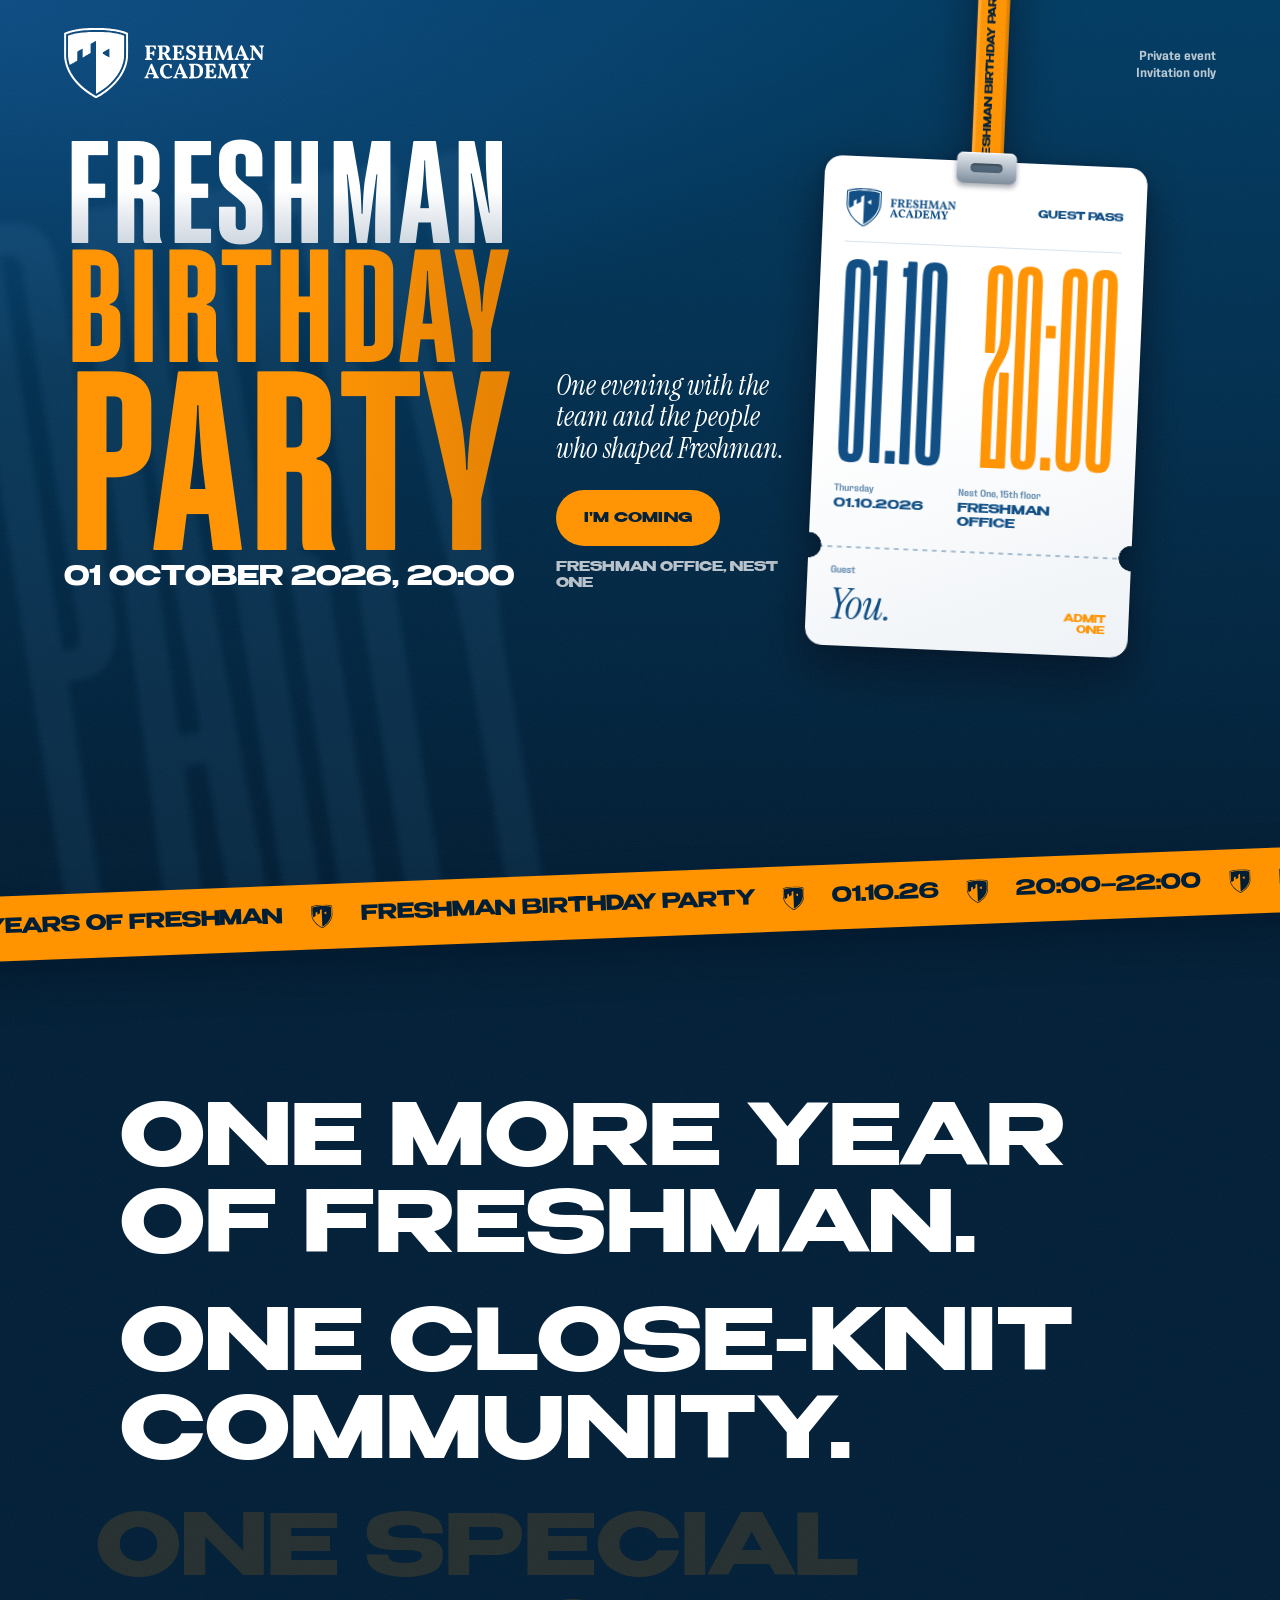
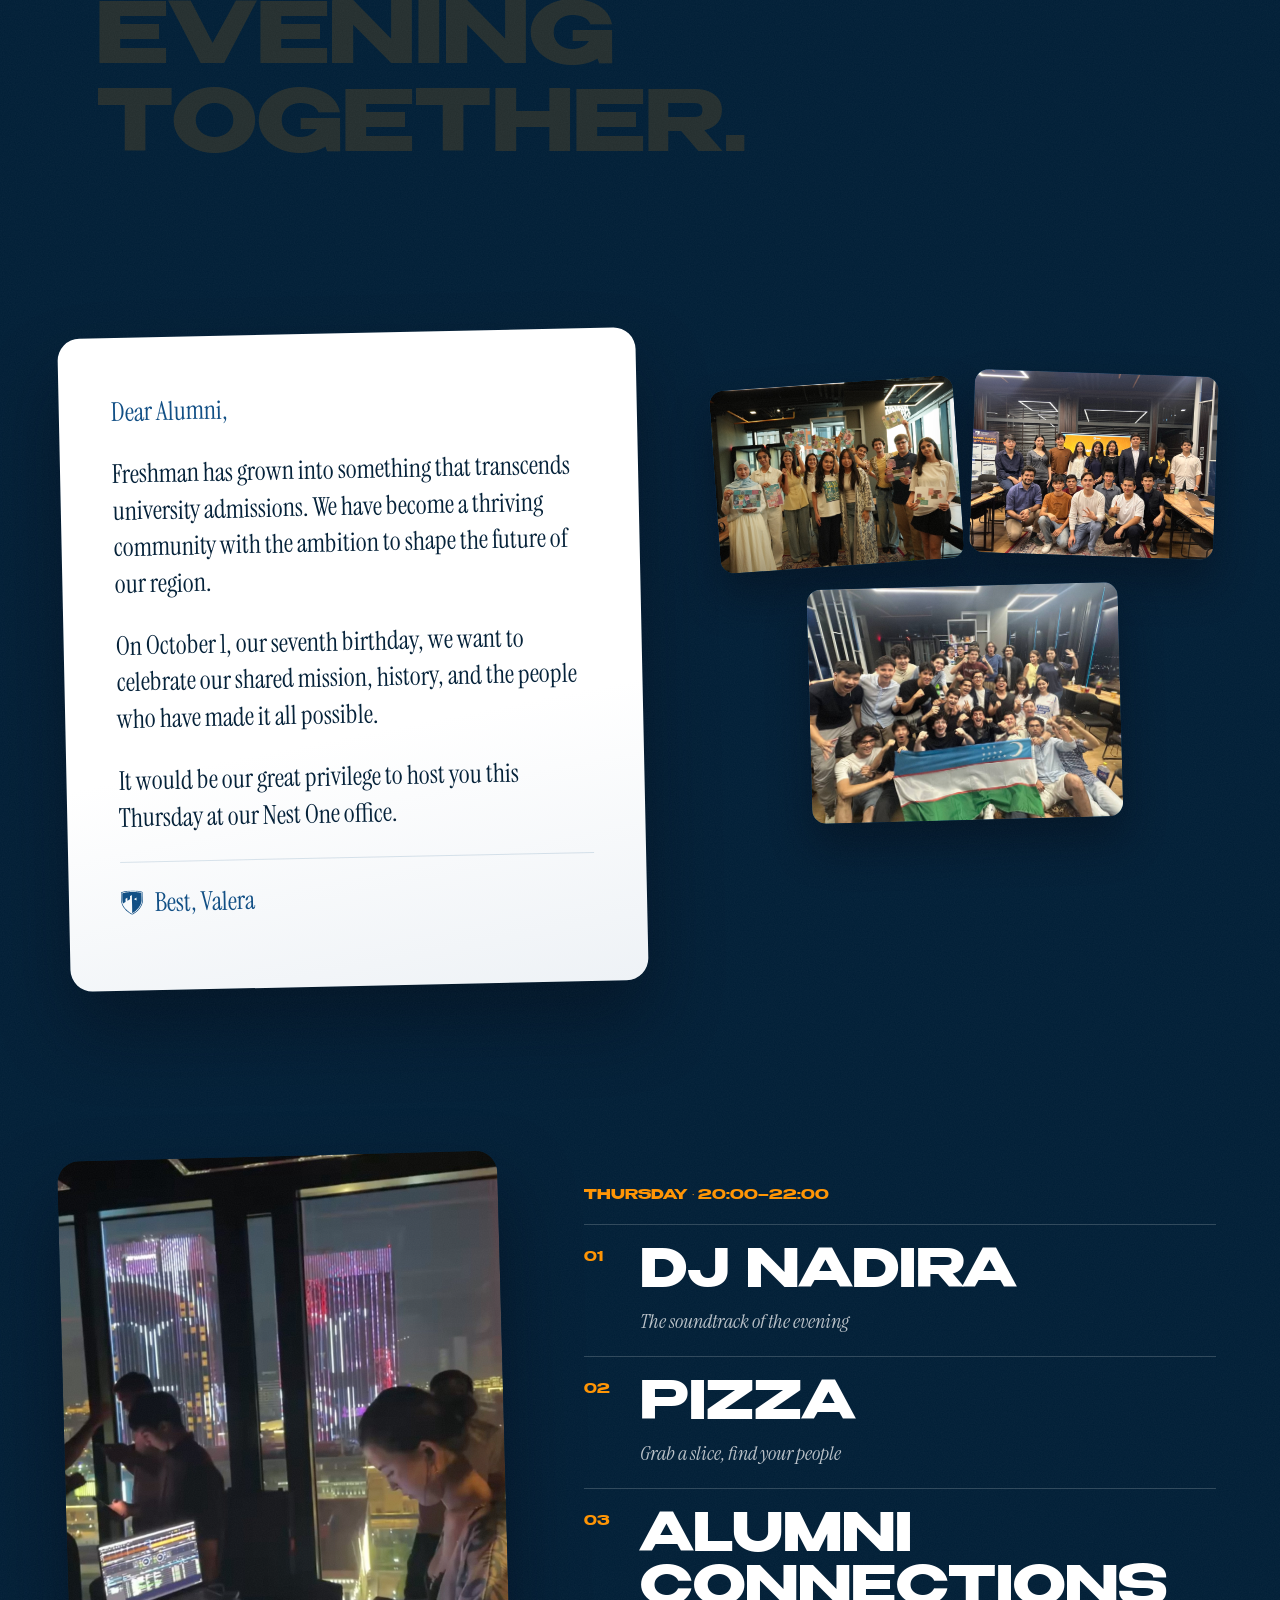
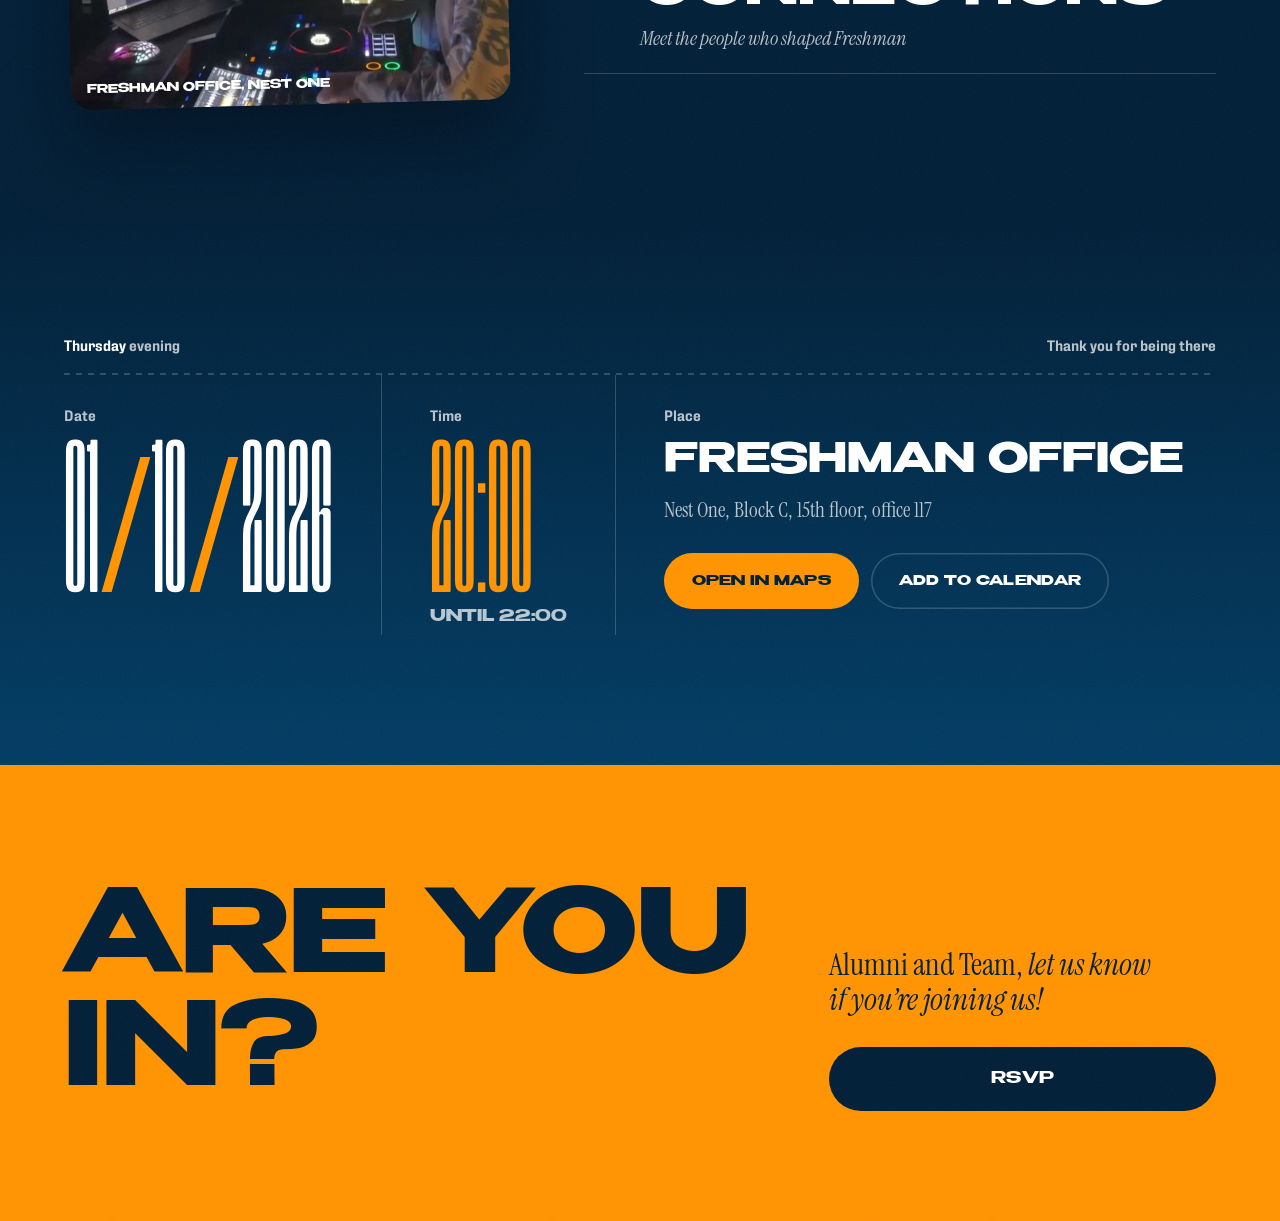
==== commit 07ea8b21: "Refresh invite for alumni and team - Replace the three letter photos with new community group shots " ====
--- a/index.html
+++ b/index.html
@@ -4,9 +4,9 @@
   <meta charset="utf-8">
   <meta name="viewport" content="width=device-width, initial-scale=1, viewport-fit=cover">
   <title>Freshman Birthday Party · 01.10.26</title>
-  <meta name="description" content="You're on the list. Freshman Birthday Party: 1 October 2026, 20:00–22:00, Freshman Office, Nest One.">
+  <meta name="description" content="Freshman Birthday Party: 1 October 2026, 20:00–22:00, Freshman Office, Nest One.">
   <meta name="theme-color" content="#001E36">
-  <meta property="og:title" content="Freshman Birthday Party · You're on the list">
+  <meta property="og:title" content="Freshman Birthday Party">
   <meta property="og:description" content="Seven years of Freshman. 1 October 2026, 20:00–22:00, Freshman Office, Nest One.">
   <meta property="og:image" content="assets/img/share.jpg">
   <meta property="og:type" content="website">
@@ -29,7 +29,6 @@
   <div class="hero__grid">
     <div class="hero__copy">
       <div class="stack" data-fit-group>
-        <p class="stack__bracket stack__bracket--top fit"><span class="fit__in" data-guest-line>You're on the list</span></p>
         <h1 class="sr-only">Freshman Birthday Party</h1>
         <p class="stack__line stack__line--white fit" aria-hidden="true"><span class="fit__in">Freshman</span></p>
         <p class="stack__line stack__line--orange fit" aria-hidden="true"><span class="fit__in">Birthday</span></p>
@@ -37,7 +36,7 @@
         <p class="stack__bracket stack__bracket--bottom fit"><span class="fit__in">01 October 2026, 20:00</span></p>
       </div>
 
-      <p class="hero__lede">One evening with the people who shaped&nbsp;Freshman.</p>
+      <p class="hero__lede">One evening with the team and the people who shaped&nbsp;Freshman.</p>
 
       <div class="hero__actions">
         <a class="btn" href="#rsvp" data-rsvp>I'm coming</a>
@@ -81,25 +80,25 @@
 <!-- ============ STRAP BAND ============ -->
 <div class="band-clip"><div class="band" aria-hidden="true">
   <div class="band__track">
-    <div class="band__row"><span>7 years of Freshman</span><svg viewBox="0 0 1920 2106" aria-hidden="true"><use href="#shield"/></svg><span>You're on the list</span><svg viewBox="0 0 1920 2106" aria-hidden="true"><use href="#shield"/></svg><span>Freshman Birthday Party</span><svg viewBox="0 0 1920 2106" aria-hidden="true"><use href="#shield"/></svg><span>01.10.26</span><svg viewBox="0 0 1920 2106" aria-hidden="true"><use href="#shield"/></svg><span>20:00–22:00</span><svg viewBox="0 0 1920 2106" aria-hidden="true"><use href="#shield"/></svg><span>Freshman Office</span><svg viewBox="0 0 1920 2106" aria-hidden="true"><use href="#shield"/></svg><span>You're on the list</span><svg viewBox="0 0 1920 2106" aria-hidden="true"><use href="#shield"/></svg><span>Freshman Birthday Party</span><svg viewBox="0 0 1920 2106" aria-hidden="true"><use href="#shield"/></svg><span>01.10.26</span><svg viewBox="0 0 1920 2106" aria-hidden="true"><use href="#shield"/></svg><span>20:00–22:00</span><svg viewBox="0 0 1920 2106" aria-hidden="true"><use href="#shield"/></svg><span>Freshman Office</span><svg viewBox="0 0 1920 2106" aria-hidden="true"><use href="#shield"/></svg></div>
-    <div class="band__row"><span>7 years of Freshman</span><svg viewBox="0 0 1920 2106" aria-hidden="true"><use href="#shield"/></svg><span>You're on the list</span><svg viewBox="0 0 1920 2106" aria-hidden="true"><use href="#shield"/></svg><span>Freshman Birthday Party</span><svg viewBox="0 0 1920 2106" aria-hidden="true"><use href="#shield"/></svg><span>01.10.26</span><svg viewBox="0 0 1920 2106" aria-hidden="true"><use href="#shield"/></svg><span>20:00–22:00</span><svg viewBox="0 0 1920 2106" aria-hidden="true"><use href="#shield"/></svg><span>Freshman Office</span><svg viewBox="0 0 1920 2106" aria-hidden="true"><use href="#shield"/></svg><span>You're on the list</span><svg viewBox="0 0 1920 2106" aria-hidden="true"><use href="#shield"/></svg><span>Freshman Birthday Party</span><svg viewBox="0 0 1920 2106" aria-hidden="true"><use href="#shield"/></svg><span>01.10.26</span><svg viewBox="0 0 1920 2106" aria-hidden="true"><use href="#shield"/></svg><span>20:00–22:00</span><svg viewBox="0 0 1920 2106" aria-hidden="true"><use href="#shield"/></svg><span>Freshman Office</span><svg viewBox="0 0 1920 2106" aria-hidden="true"><use href="#shield"/></svg></div>
+    <div class="band__row"><span>7 years of Freshman</span><svg viewBox="0 0 1920 2106" aria-hidden="true"><use href="#shield"/></svg><span>Freshman Birthday Party</span><svg viewBox="0 0 1920 2106" aria-hidden="true"><use href="#shield"/></svg><span>01.10.26</span><svg viewBox="0 0 1920 2106" aria-hidden="true"><use href="#shield"/></svg><span>20:00–22:00</span><svg viewBox="0 0 1920 2106" aria-hidden="true"><use href="#shield"/></svg><span>Freshman Office</span><svg viewBox="0 0 1920 2106" aria-hidden="true"><use href="#shield"/></svg><span>Freshman Birthday Party</span><svg viewBox="0 0 1920 2106" aria-hidden="true"><use href="#shield"/></svg><span>01.10.26</span><svg viewBox="0 0 1920 2106" aria-hidden="true"><use href="#shield"/></svg><span>20:00–22:00</span><svg viewBox="0 0 1920 2106" aria-hidden="true"><use href="#shield"/></svg><span>Freshman Office</span><svg viewBox="0 0 1920 2106" aria-hidden="true"><use href="#shield"/></svg></div>
+    <div class="band__row"><span>7 years of Freshman</span><svg viewBox="0 0 1920 2106" aria-hidden="true"><use href="#shield"/></svg><span>Freshman Birthday Party</span><svg viewBox="0 0 1920 2106" aria-hidden="true"><use href="#shield"/></svg><span>01.10.26</span><svg viewBox="0 0 1920 2106" aria-hidden="true"><use href="#shield"/></svg><span>20:00–22:00</span><svg viewBox="0 0 1920 2106" aria-hidden="true"><use href="#shield"/></svg><span>Freshman Office</span><svg viewBox="0 0 1920 2106" aria-hidden="true"><use href="#shield"/></svg><span>Freshman Birthday Party</span><svg viewBox="0 0 1920 2106" aria-hidden="true"><use href="#shield"/></svg><span>01.10.26</span><svg viewBox="0 0 1920 2106" aria-hidden="true"><use href="#shield"/></svg><span>20:00–22:00</span><svg viewBox="0 0 1920 2106" aria-hidden="true"><use href="#shield"/></svg><span>Freshman Office</span><svg viewBox="0 0 1920 2106" aria-hidden="true"><use href="#shield"/></svg></div>
   </div>
 </div></div>
 
 <!-- ============ STORY ============ -->
 <section class="story grain" aria-labelledby="story-title">
-  <h2 class="sr-only" id="story-title">Seven years of Freshman. One community. One night together.</h2>
+  <h2 class="sr-only" id="story-title">One more year of Freshman. One close-knit community. One special evening together.</h2>
   <div class="story__lines" aria-hidden="true">
-    <p class="story__line">Seven years of Freshman.</p>
-    <p class="story__line">One community.</p>
-    <p class="story__line story__line--orange">One night together.</p>
+    <p class="story__line">One more year of Freshman.</p>
+    <p class="story__line">One <span style="white-space: nowrap">close-knit</span> community.</p>
+    <p class="story__line story__line--orange">One special evening together.</p>
   </div>
 
   <div class="letter-wrap">
     <article class="letter">
-      <p class="letter__hello">Dear <span data-guest-name>friend</span>,</p>
-      <p>Freshman has grown into something that goes beyond university admissions. We have become a thriving community with the ambition to shape the future of our region.</p>
-      <p>On October 1, our seventh birthday, we want to celebrate our shared mission, our history, and the people who made it all possible.</p>
+      <p class="letter__hello">Dear <span data-guest-name>Alumni</span>,</p>
+      <p>Freshman has grown into something that transcends university admissions. We have become a thriving community with the ambition to shape the future of our region.</p>
+      <p>On October 1, our seventh birthday, we want to celebrate our shared mission, history, and the people who have made it all possible.</p>
       <p>It would be our great privilege to host you this Thursday at our Nest One office.</p>
       <p class="letter__sign"><svg viewBox="0 0 1920 2106" aria-hidden="true"><use href="#shield"/></svg>Best, Valera</p>
     </article>
@@ -107,15 +106,15 @@
     <!-- Photos: drop files named photo-1.jpg … photo-3.jpg into assets/photos/ -->
     <div class="frames">
       <figure class="frame">
-        <img src="assets/photos/photo-1.jpg" alt="A Freshman student next to the Freshman Academy flag" loading="lazy" data-photo style="object-position: 62% 30%">
+        <img src="assets/photos/photo-1.jpg" alt="Freshman students holding up the collages they made" loading="lazy" data-photo>
         <svg viewBox="0 0 1920 2106" aria-hidden="true"><use href="#shield"/></svg>
       </figure>
       <figure class="frame">
-        <img src="assets/photos/photo-2.jpg" alt="Freshman students talking with guests at a networking session" loading="lazy" data-photo style="object-position: 70% 50%">
+        <img src="assets/photos/photo-2.jpg" alt="Freshman students posing together in the office" loading="lazy" data-photo>
         <svg viewBox="0 0 1920 2106" aria-hidden="true"><use href="#shield"/></svg>
       </figure>
       <figure class="frame">
-        <img src="assets/photos/photo-3.jpg" alt="Freshman students together at a café" loading="lazy" data-photo style="object-position: 55% 45%">
+        <img src="assets/photos/photo-3.jpg" alt="Freshman students cheering with the Uzbekistan flag" loading="lazy" data-photo>
         <svg viewBox="0 0 1920 2106" aria-hidden="true"><use href="#shield"/></svg>
       </figure>
     </div>
@@ -177,7 +176,7 @@
     <h2 class="rsvp__title" id="rsvp-title">Are you in?</h2>
     <div class="rsvp__row">
       <div>
-        <p class="rsvp__text" data-rsvp-text>Your invitation is personal. <em>Let us know if you're joining us.</em></p>
+        <p class="rsvp__text" data-rsvp-text>Alumni and Team, <em>let us know if you’re joining us!</em></p>
         <p class="rsvp__for" data-guest-for hidden></p>
         <p class="spots spots--dark" data-spots hidden></p>
       </div>
@@ -186,12 +185,6 @@
   </div>
 </section>
 
-<footer class="footer">
-  <div class="footer__inner">
-    <a class="lockup" href="#top" aria-label="Freshman Academy, back to top"><svg viewBox="0 0 3992 1404"><use href="#lockup"/></svg></a>
-    <p>A private evening for the Freshman community.<br>01.10.2026, 20:00–22:00, Freshman Office, Nest One</p>
-  </div>
-</footer>
 
 <!-- ============ RSVP FLOW: fireworks → form → personal pass ============ -->
 <dialog class="dlg grain" data-dialog aria-labelledby="dlg-title">
--- a/style.css
+++ b/style.css
@@ -243,7 +243,7 @@
 
 .frames { position: relative; display: grid; grid-template-columns: 1fr 1fr; gap: 14px; }
 .frame {
-  position: relative; aspect-ratio: 4 / 5; margin: 0; overflow: hidden; border-radius: 14px;
+  position: relative; aspect-ratio: 4 / 3; margin: 0; overflow: hidden; border-radius: 14px;
   background:
     repeating-linear-gradient(90deg, rgba(255, 255, 255, .05) 0 2px, transparent 2px 14px),
     linear-gradient(160deg, var(--blue), var(--deep) 70%);
@@ -252,7 +252,7 @@
 .frame:nth-child(1) { transform: rotate(-4deg) translateY(10px); }
 .frame:nth-child(2) { transform: rotate(2deg); z-index: 1; }
 .frame:nth-child(3) { transform: rotate(-1.5deg) translateY(16px); }
-.frame:nth-child(3) { grid-column: 1 / -1; width: 78%; justify-self: center; aspect-ratio: 5 / 4; }
+.frame:nth-child(3) { grid-column: 1 / -1; width: 78%; justify-self: center; aspect-ratio: 4 / 3; }
 .frame img { width: 100%; height: 100%; object-fit: cover; }
 .frame img.is-missing { display: none; }
 .frame svg { position: absolute; left: 50%; top: 50%; width: 26%; transform: translate(-50%, -58%); color: rgba(255, 255, 255, .22); }
@@ -310,10 +310,6 @@
 .rsvp .btn { min-height: 64px; padding: 0 44px; font-size: 16px; }
 
 /* ---------- Footer ---------- */
-.footer { padding: 56px var(--gutter) 44px; background: var(--night); }
-.footer__inner { max-width: 1180px; margin: 0 auto; display: flex; flex-wrap: wrap; gap: 20px 40px; align-items: center; justify-content: space-between; }
-.footer .lockup { width: 170px; }
-.footer p { margin: 0; font: 600 14px/1.4 var(--f-sans); color: var(--muted); }
 
 /* ---------- Toast ---------- */
 .toast {
@@ -382,7 +378,7 @@
   .story { padding-top: 190px; }
   .letter-wrap { grid-template-columns: 1.15fr 1fr; gap: 72px; margin-top: 160px; }
   .frames { grid-template-columns: 1fr 1fr; padding-top: 40px; }
-  .frame:nth-child(3) { grid-column: 1 / -1; width: 62%; justify-self: center; aspect-ratio: 5 / 4; }
+  .frame:nth-child(3) { grid-column: 1 / -1; width: 62%; justify-self: center; aspect-ratio: 4 / 3; }
   .details__grid { grid-template-columns: auto auto minmax(300px, 1fr); column-gap: 0; }
   .details__cell { padding: 30px 48px 10px; border-bottom: 0; }
   .details__cell:first-child { padding-left: 0; }
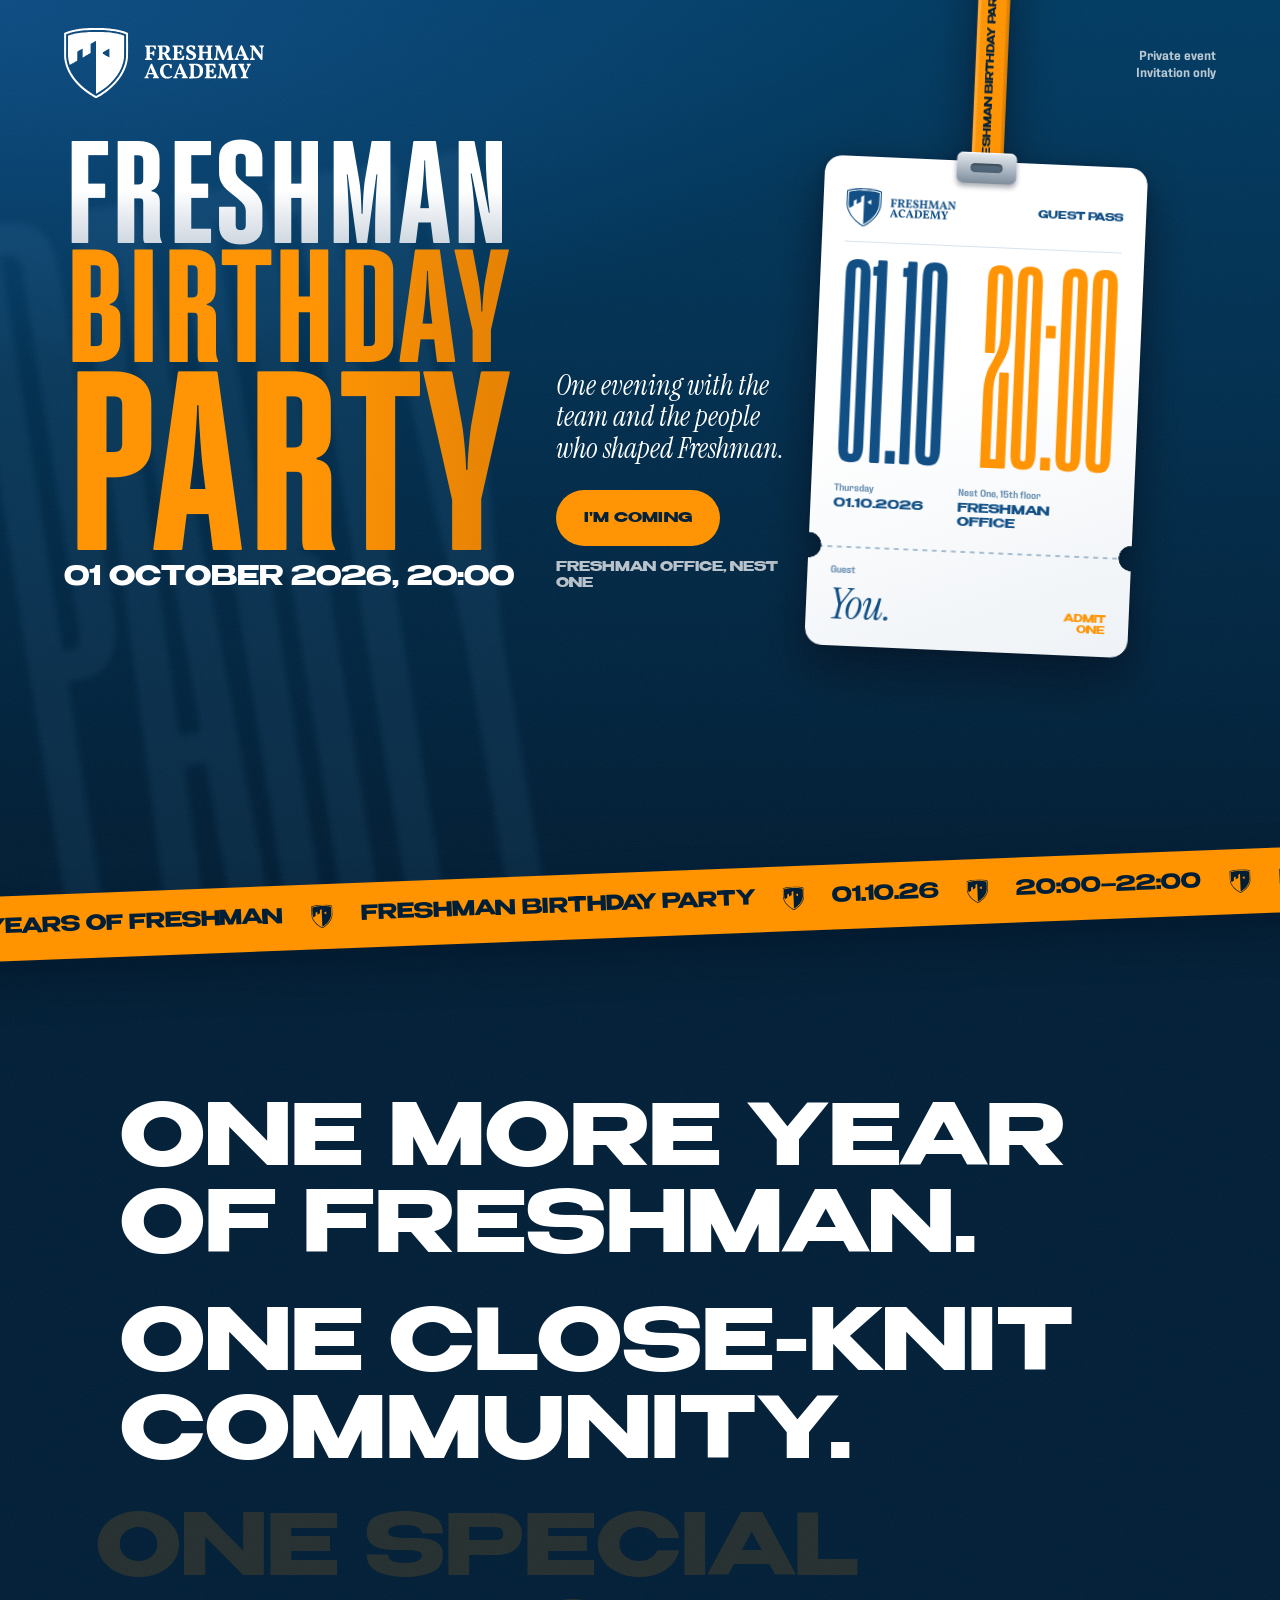
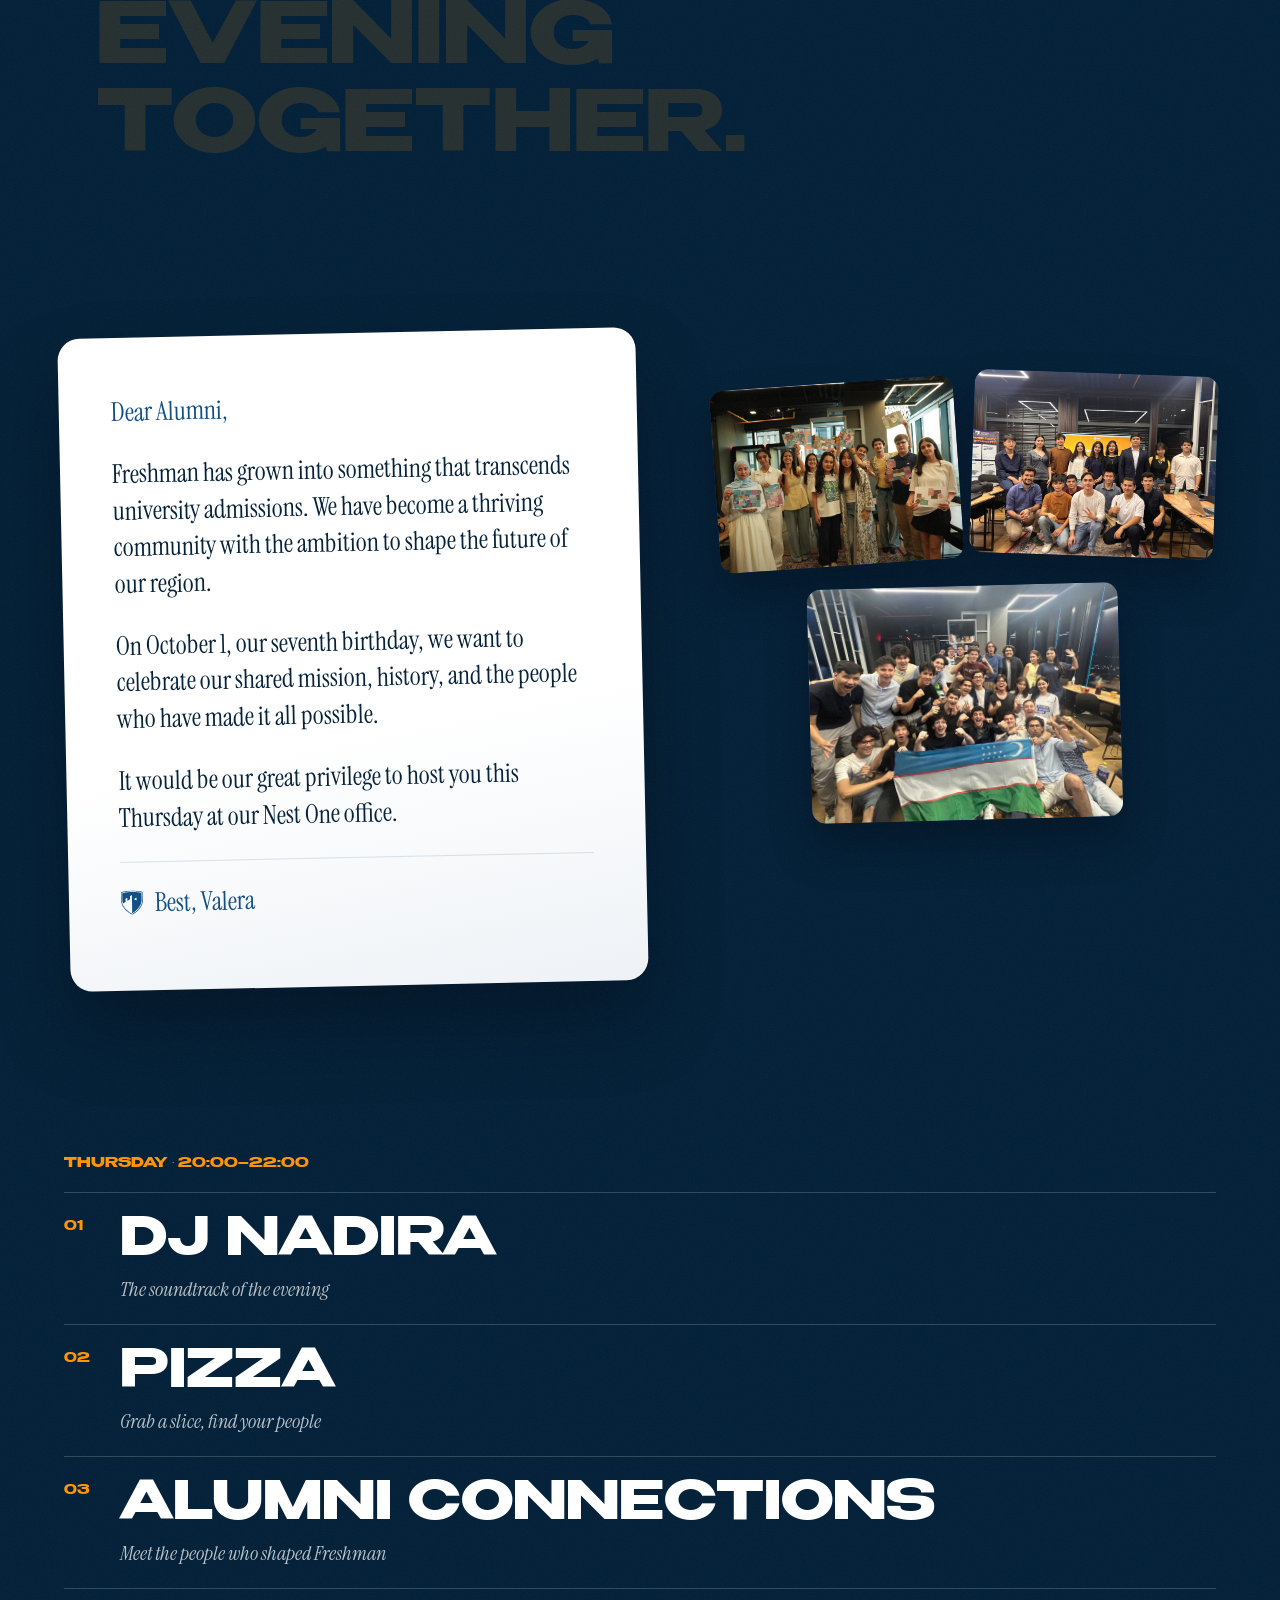
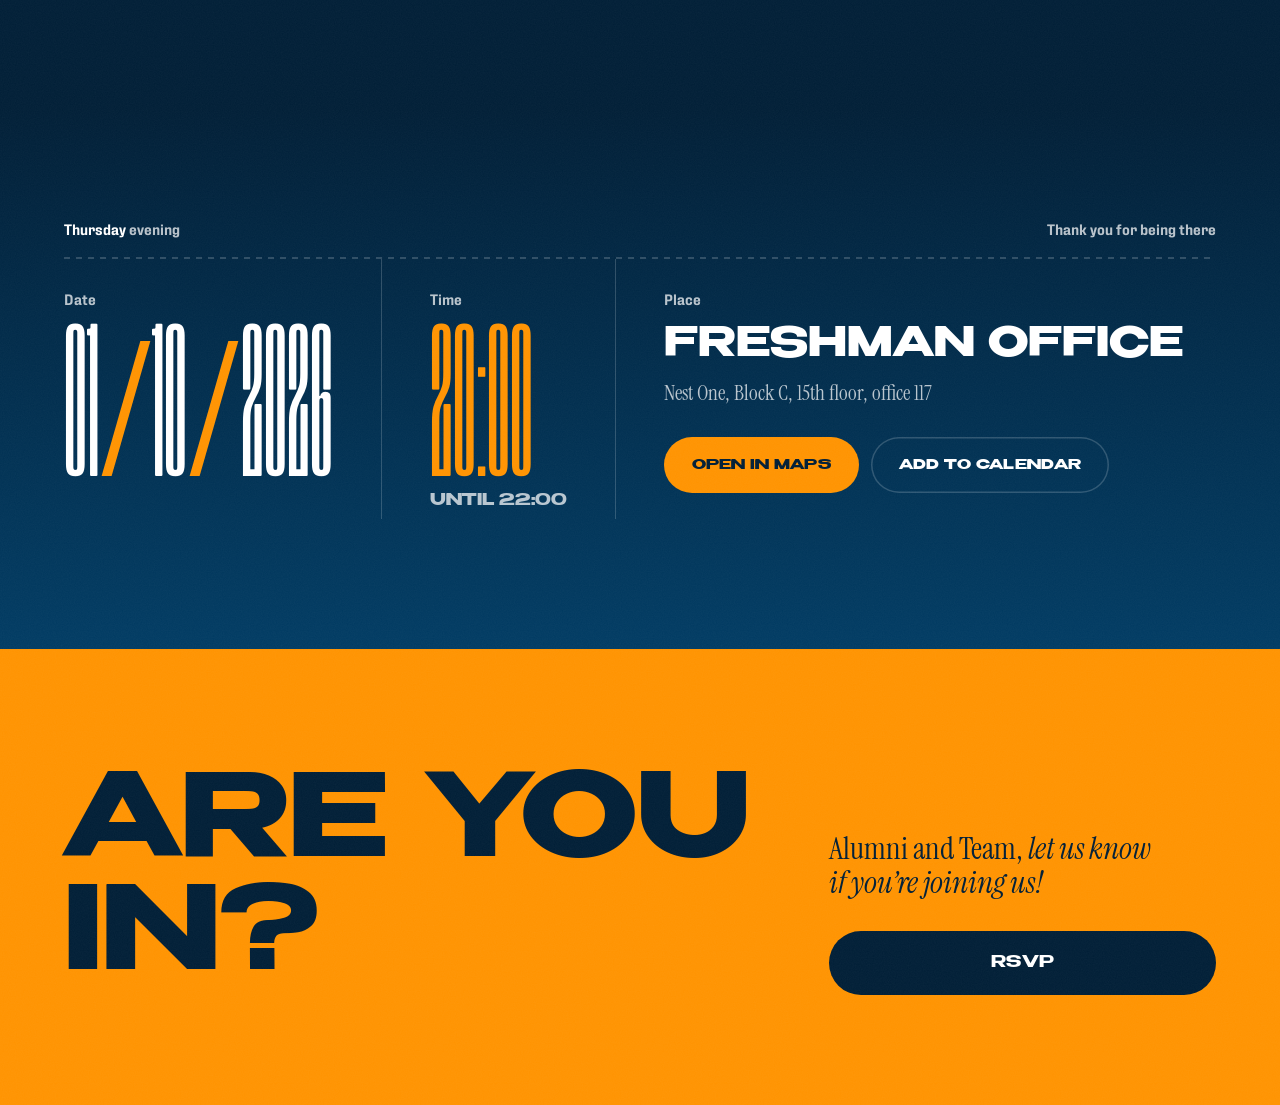
==== commit a5cd7efa: "Remove the DJ photo from the evening programme Co-Authored-By: Claude Opus 5.5 (1M context) <noreply" ====
--- a/index.html
+++ b/index.html
@@ -124,10 +124,6 @@
 <!-- ============ THE NIGHT ============ -->
 <section class="night grain" aria-labelledby="night-title">
   <div class="night__inner">
-    <figure class="night__photo">
-      <img src="assets/photos/party.jpg" alt="A DJ set at the Freshman Office in Nest One, with the city lights behind" loading="lazy">
-      <figcaption>Freshman Office, Nest One</figcaption>
-    </figure>
     <div class="night__copy">
       <p class="night__bracket">Thursday · 20:00–22:00</p>
       <h2 class="sr-only" id="night-title">The evening</h2>
--- a/style.css
+++ b/style.css
@@ -264,18 +264,12 @@
    ========================================================= */
 .night { padding: 40px var(--gutter) 120px; background: var(--night); }
 .night__inner { display: grid; grid-template-columns: minmax(0, 1fr); gap: 48px; max-width: 1180px; margin: 0 auto; align-items: center; }
-.night__photo { position: relative; margin: 0; overflow: hidden; aspect-ratio: 4 / 5; border-radius: 22px; transform: rotate(-1.5deg); box-shadow: 0 40px 70px rgba(0, 8, 20, .5); }
-.night__photo img { width: 100%; height: 100%; object-fit: cover; object-position: 50% 55%; }
-.night__photo figcaption { position: absolute; left: 16px; bottom: 14px; font: 700 12px/1 var(--f-label); text-transform: uppercase; color: #fff; text-shadow: 0 1px 10px rgba(0, 0, 0, .6); }
 .night__bracket { margin: 0 0 22px; font: 700 14px/1 var(--f-label); text-transform: uppercase; color: var(--orange); }
 .night__list { margin: 0; padding: 0; list-style: none; border-top: 1px solid var(--hair); }
 .night__list li { display: grid; grid-template-columns: 44px 1fr; column-gap: 12px; padding: 22px 0; border-bottom: 1px solid var(--hair); }
 .night__n { grid-row: 1 / 3; padding-top: .35em; font: 700 13px/1 var(--f-label); color: var(--orange); }
 .night__item { font: 700 clamp(28px, 7vw, 52px)/1.02 var(--f-label); text-transform: uppercase; }
 .night__note { margin-top: 8px; font: italic 400 20px/1.3 var(--f-serif); color: var(--muted); }
-@media (min-width: 1000px) {
-  .night__inner { grid-template-columns: .82fr 1.18fr; gap: 80px; }
-}
 
 /* =========================================================
    DETAILS
@@ -285,6 +279,7 @@
 .details__title { margin: 0 0 28px; font: 700 clamp(22px, 5vw, 30px)/1 var(--f-label); text-transform: uppercase; }
 .details__when { display: flex; flex-wrap: wrap; justify-content: space-between; gap: 8px 24px; margin: 0; padding-bottom: 20px; background: linear-gradient(90deg, var(--hair) 50%, transparent 0) 0 100% / 12px 2px repeat-x; font: 600 15px/1.3 var(--f-sans); color: var(--muted); }
 .details__when strong { color: var(--white); font-weight: 600; }
+[data-countdown] { font-variant-numeric: tabular-nums; }
 .details__grid { display: grid; grid-template-columns: minmax(0, 1fr); margin: 0; }
 .details__cell { padding: 26px 0 30px; border-bottom: 1px solid var(--hair); }
 .details__label { margin: 0 0 18px; font: 600 15px/1.2 var(--f-sans); color: var(--muted); }
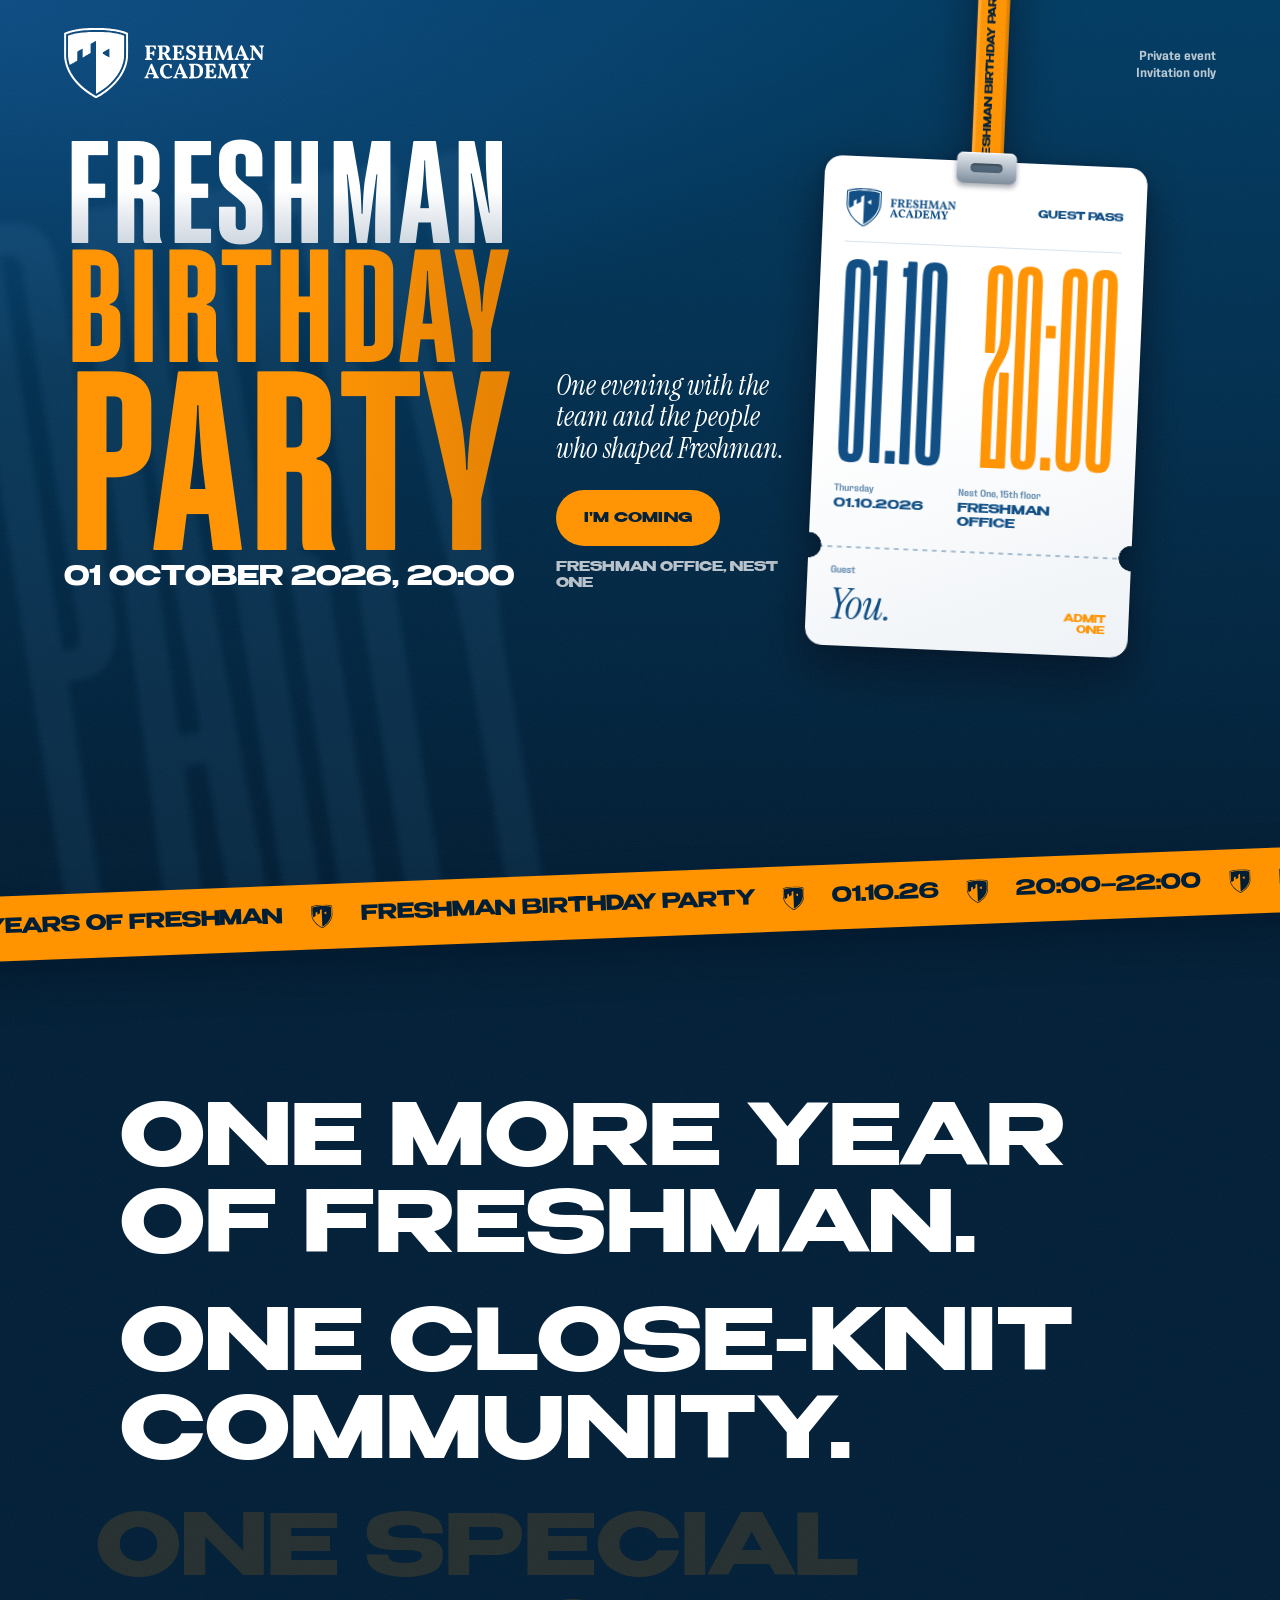
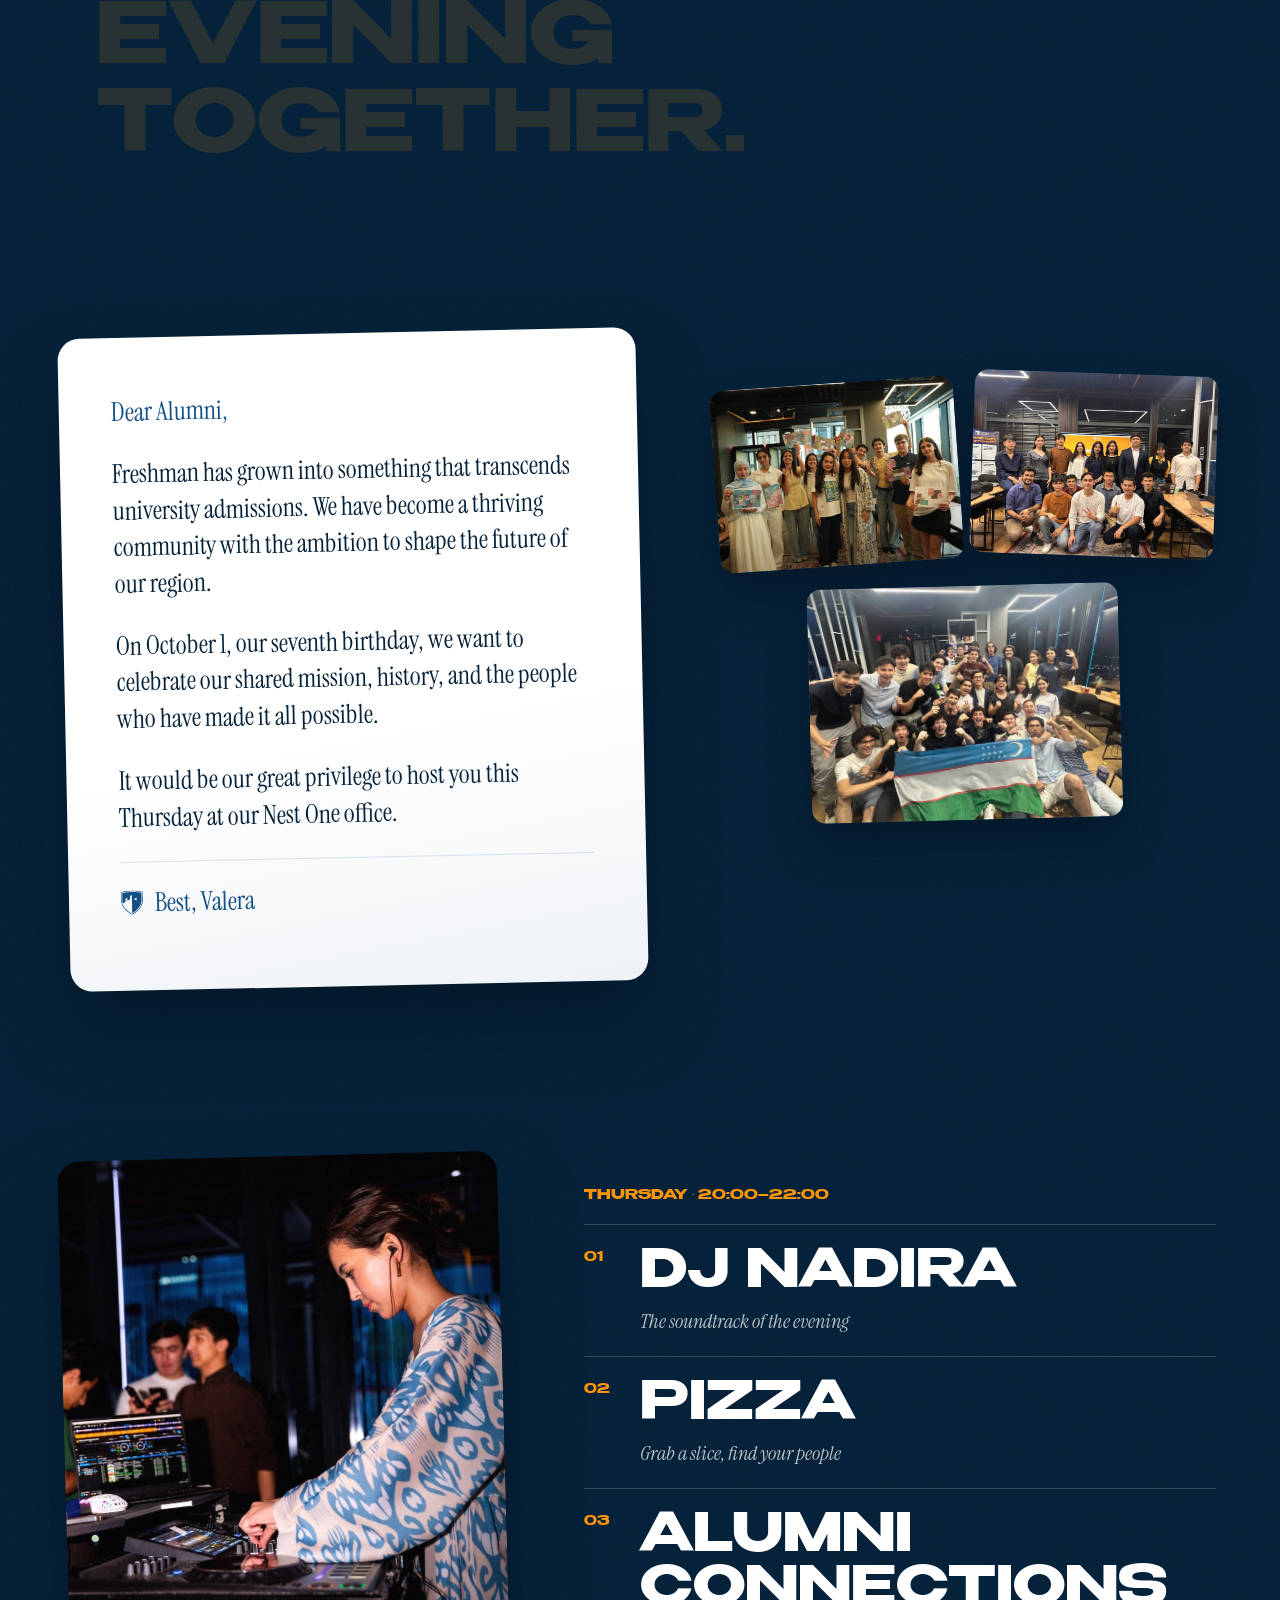
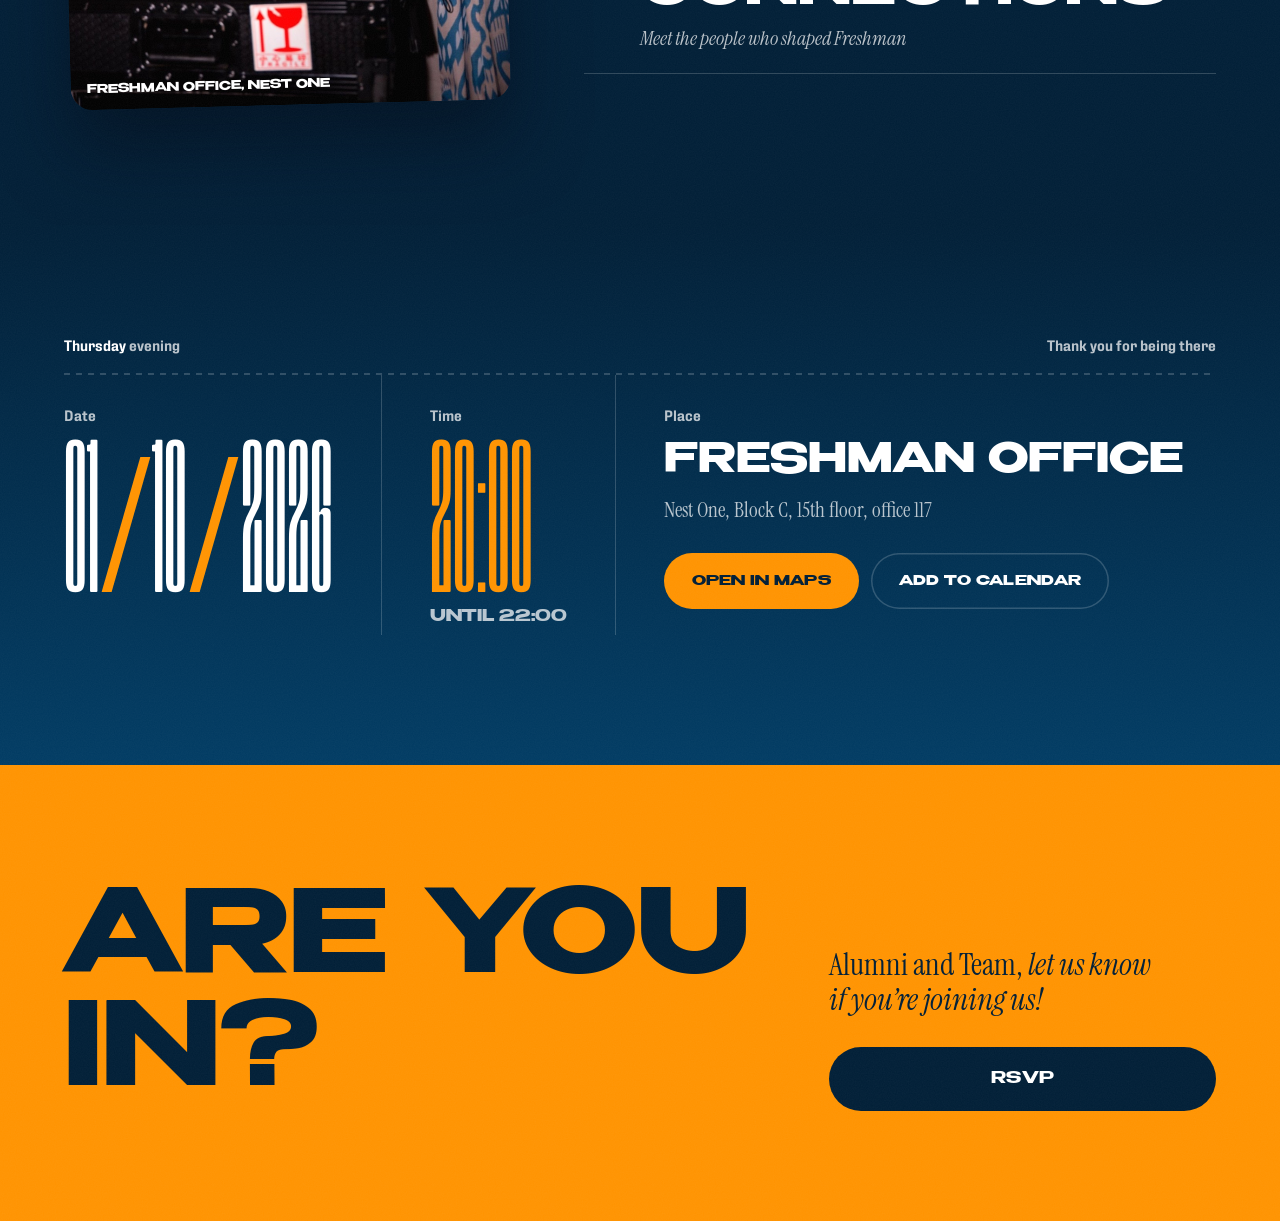
==== commit 9af7dd35: "Bring back the programme photo with a new shot of DJ Nadira Co-Authored-By: Claude Opus 5.5 (1M cont" ====
--- a/index.html
+++ b/index.html
@@ -124,6 +124,10 @@
 <!-- ============ THE NIGHT ============ -->
 <section class="night grain" aria-labelledby="night-title">
   <div class="night__inner">
+    <figure class="night__photo">
+      <img src="assets/photos/party.jpg" alt="DJ Nadira playing a set" loading="lazy">
+      <figcaption>Freshman Office, Nest One</figcaption>
+    </figure>
     <div class="night__copy">
       <p class="night__bracket">Thursday · 20:00–22:00</p>
       <h2 class="sr-only" id="night-title">The evening</h2>
--- a/style.css
+++ b/style.css
@@ -264,12 +264,18 @@
    ========================================================= */
 .night { padding: 40px var(--gutter) 120px; background: var(--night); }
 .night__inner { display: grid; grid-template-columns: minmax(0, 1fr); gap: 48px; max-width: 1180px; margin: 0 auto; align-items: center; }
+.night__photo { position: relative; margin: 0; overflow: hidden; aspect-ratio: 4 / 5; border-radius: 22px; transform: rotate(-1.5deg); box-shadow: 0 40px 70px rgba(0, 8, 20, .5); }
+.night__photo img { width: 100%; height: 100%; object-fit: cover; object-position: 50% 55%; }
+.night__photo figcaption { position: absolute; left: 16px; bottom: 14px; font: 700 12px/1 var(--f-label); text-transform: uppercase; color: #fff; text-shadow: 0 1px 10px rgba(0, 0, 0, .6); }
 .night__bracket { margin: 0 0 22px; font: 700 14px/1 var(--f-label); text-transform: uppercase; color: var(--orange); }
 .night__list { margin: 0; padding: 0; list-style: none; border-top: 1px solid var(--hair); }
 .night__list li { display: grid; grid-template-columns: 44px 1fr; column-gap: 12px; padding: 22px 0; border-bottom: 1px solid var(--hair); }
 .night__n { grid-row: 1 / 3; padding-top: .35em; font: 700 13px/1 var(--f-label); color: var(--orange); }
 .night__item { font: 700 clamp(28px, 7vw, 52px)/1.02 var(--f-label); text-transform: uppercase; }
 .night__note { margin-top: 8px; font: italic 400 20px/1.3 var(--f-serif); color: var(--muted); }
+@media (min-width: 1000px) {
+  .night__inner { grid-template-columns: .82fr 1.18fr; gap: 80px; }
+}
 
 /* =========================================================
    DETAILS
